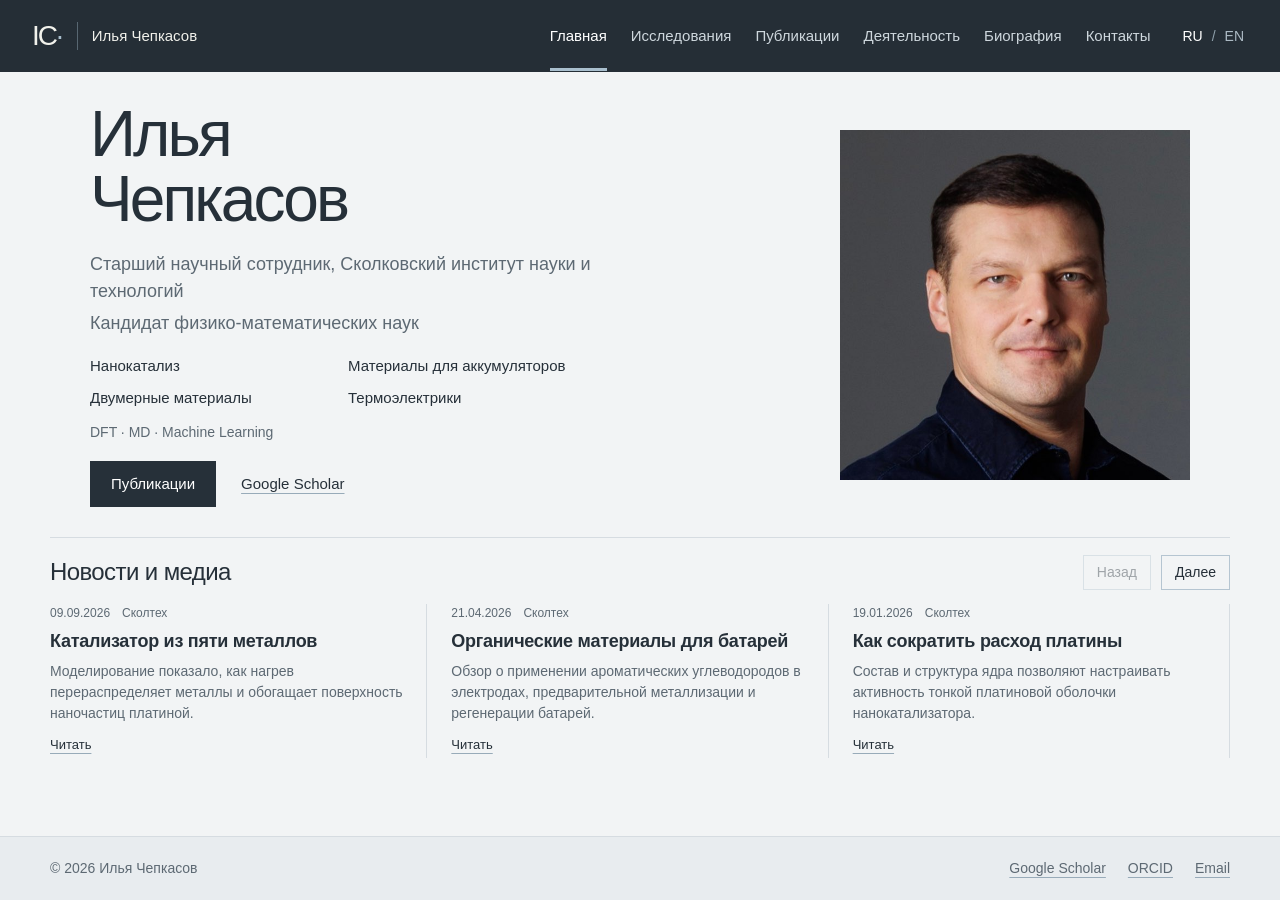
==== index.html @ 13752179 "Refine cool palette and homepage, add sourced news digests" ====
<!doctype html><html lang="ru"><head><meta charset="utf-8"><meta name="viewport" content="width=device-width, initial-scale=1"><meta name="robots" content="noindex,nofollow"><meta name="description" content="Илья Чепкасов — старший научный сотрудник Сколтеха. Вычислительное материаловедение, нанокатализ и материалы для энергетики."><title>Главная — Илья Чепкасов</title><link rel="icon" href="assets/images/mark.svg" type="image/svg+xml"><link rel="stylesheet" href="assets/css/styles.css"><script src="assets/js/publications-data.js" defer></script><script src="assets/js/main.js" defer></script></head><body data-title-ru="Главная — Илья Чепкасов" data-title-en="Home — Ilya Chepkasov" class="home"><a class="skip" href="#main"><span class="" data-ru="К содержанию" data-en="Skip to content">К содержанию</span></a><header class="site-header"><div class="header-inner"><a class="brand" href="index.html"><span class="brand-mark" aria-hidden="true">IC<span>·</span></span><span class="brand-name"><span class="" data-ru="Илья Чепкасов" data-en="Ilya Chepkasov">Илья Чепкасов</span></span></a><button id="menu-toggle" class="menu-toggle" aria-controls="nav" aria-expanded="false"><span class="" data-ru="Меню" data-en="Menu">Меню</span></button><nav id="nav" aria-label="Навигация" data-aria-ru="Навигация" data-aria-en="Main navigation"><a href="index.html" aria-current="page"><span class="" data-ru="Главная" data-en="Home">Главная</span></a><a href="research.html"><span class="" data-ru="Исследования" data-en="Research">Исследования</span></a><a href="publications.html"><span class="" data-ru="Публикации" data-en="Publications">Публикации</span></a><a href="activities.html"><span class="" data-ru="Деятельность" data-en="Activities">Деятельность</span></a><a href="cv.html"><span class="" data-ru="Биография" data-en="Biography">Биография</span></a><a href="contact.html"><span class="" data-ru="Контакты" data-en="Contact">Контакты</span></a></nav><div class="language" role="group" aria-label="Язык / Language"><button data-lang="ru" aria-pressed="true">RU</button><span>/</span><button data-lang="en" aria-pressed="false">EN</button></div></div></header><main id="main"><section class="hero container"><div class="hero-copy"><h1><span class="" data-ru="Илья" data-en="Ilya">Илья</span><br><span class="" data-ru="Чепкасов" data-en="Chepkasov">Чепкасов</span></h1><div class="hero-role"><p class="" data-ru="Старший научный сотрудник, Сколковский институт науки и технологий" data-en="Senior Research Scientist, Skolkovo Institute of Science and Technology">Старший научный сотрудник, Сколковский институт науки и технологий</p><p class="" data-ru="Кандидат физико-математических наук" data-en="PhD in condensed matter physics">Кандидат физико-математических наук</p></div><div class="research-chips"><a href="research.html?area=catalysis"><span class="" data-ru="Нанокатализ" data-en="Nanocatalysis">Нанокатализ</span></a><a href="research.html?area=batteries"><span class="" data-ru="Материалы для аккумуляторов" data-en="Battery materials">Материалы для аккумуляторов</span></a><a href="research.html?area=2d"><span class="" data-ru="Двумерные материалы" data-en="Two-dimensional materials">Двумерные материалы</span></a><a href="research.html?area=thermoelectrics"><span class="" data-ru="Термоэлектрики" data-en="Thermoelectrics">Термоэлектрики</span></a></div><p class="hero-methods">DFT · MD · Machine Learning</p><div class="hero-actions"><a class="button" href="publications.html"><span class="" data-ru="Публикации" data-en="Publications">Публикации</span> </a><a class="text-link" href="https://scholar.google.com/citations?user=uld736gAAAAJ" target="_blank" rel="noopener noreferrer"><span class="" data-ru="Google Scholar" data-en="Google Scholar">Google Scholar</span> </a></div></div><figure class="portrait"><img src="assets/images/portrait.jpg" alt="Илья Чепкасов" data-alt-ru="Илья Чепкасов" data-alt-en="Ilya Chepkasov" width="640" height="640" fetchpriority="high"></figure></section><section class="home-news container" aria-labelledby="news-heading"><div class="news-heading"><h2 id="news-heading"><span class="" data-ru="Новости и медиа" data-en="News &amp; media">Новости и медиа</span></h2><div class="news-controls"><button id="news-prev" type="button" aria-controls="news-list"><span class="" data-ru="Назад" data-en="Previous">Назад</span></button><button id="news-next" type="button" aria-controls="news-list"><span class="" data-ru="Далее" data-en="Next">Далее</span></button></div></div><div id="news-list" class="news-list" tabindex="0" aria-label="Новости и медиа" data-aria-ru="Новости и медиа" data-aria-en="News and media"><article class="news-card"><div class="news-meta"><time datetime="2026-09-09">09.09.2026</time><span class="" data-ru="Сколтех" data-en="Skoltech">Сколтех</span></div><h3><a href="https://www.skoltech.ru/news/splav-pyati-metallov-rossijskie-uchenye-sozdali-sverhstabilnyj-katalizator-dlya-toplivnyh-elementov" target="_blank" rel="noopener noreferrer"><span class="" data-ru="Катализатор из пяти металлов" data-en="A five-metal catalyst">Катализатор из пяти металлов</span></a></h3><p class="" data-ru="Моделирование показало, как нагрев перераспределяет металлы и обогащает поверхность наночастиц платиной." data-en="Simulations revealed how heating redistributes metals and enriches nanoparticle surfaces with platinum.">Моделирование показало, как нагрев перераспределяет металлы и обогащает поверхность наночастиц платиной.</p><a class="text-link" href="https://www.skoltech.ru/news/splav-pyati-metallov-rossijskie-uchenye-sozdali-sverhstabilnyj-katalizator-dlya-toplivnyh-elementov" target="_blank" rel="noopener noreferrer"><span class="" data-ru="Читать" data-en="Read">Читать</span> </a></article><article class="news-card"><div class="news-meta"><time datetime="2026-04-21">21.04.2026</time><span class="" data-ru="Сколтех" data-en="Skoltech">Сколтех</span></div><h3><a href="https://www.skoltech.ru/news/batteries-naphthalene-and-anthracene-hydrocarbons-will-change-future-energy-storage" target="_blank" rel="noopener noreferrer"><span class="" data-ru="Органические материалы для батарей" data-en="Organic battery materials">Органические материалы для батарей</span></a></h3><p class="" data-ru="Обзор о применении ароматических углеводородов в электродах, предварительной металлизации и регенерации батарей." data-en="A review of aromatic hydrocarbons for electrodes, premetallation and battery regeneration.">Обзор о применении ароматических углеводородов в электродах, предварительной металлизации и регенерации батарей.</p><a class="text-link" href="https://www.skoltech.ru/news/batteries-naphthalene-and-anthracene-hydrocarbons-will-change-future-energy-storage" target="_blank" rel="noopener noreferrer"><span class="" data-ru="Читать" data-en="Read">Читать</span> </a></article><article class="news-card"><div class="news-meta"><time datetime="2026-01-19">19.01.2026</time><span class="" data-ru="Сколтех" data-en="Skoltech">Сколтех</span></div><h3><a href="https://www.skoltech.ru/news/skoltech-researchers-find-way-reduce-platinum-catalysts" target="_blank" rel="noopener noreferrer"><span class="" data-ru="Как сократить расход платины" data-en="Using platinum more efficiently">Как сократить расход платины</span></a></h3><p class="" data-ru="Состав и структура ядра позволяют настраивать активность тонкой платиновой оболочки нанокатализатора." data-en="The core composition and structure control the activity of a thin platinum shell in nanocatalysts.">Состав и структура ядра позволяют настраивать активность тонкой платиновой оболочки нанокатализатора.</p><a class="text-link" href="https://www.skoltech.ru/news/skoltech-researchers-find-way-reduce-platinum-catalysts" target="_blank" rel="noopener noreferrer"><span class="" data-ru="Читать" data-en="Read">Читать</span> </a></article><article class="news-card"><div class="news-meta"><time datetime="2025-12-10">10.12.2025</time><span class="" data-ru="Сколтех" data-en="Skoltech">Сколтех</span></div><h3><a href="https://www.skoltech.ru/news/safe-and-affordable-fast-charging-batteries-multilayered-alkali-metal-structures-open-door-energy-future" target="_blank" rel="noopener noreferrer"><span class="" data-ru="Многослойные аноды" data-en="Multilayer anodes">Многослойные аноды</span></a></h3><p class="" data-ru="В обзоре собраны результаты о слоях лития, натрия и калия в углеродных анодах и перспективах быстрой зарядки." data-en="A review brings together evidence on lithium, sodium and potassium layers in carbon anodes and prospects for fast charging.">В обзоре собраны результаты о слоях лития, натрия и калия в углеродных анодах и перспективах быстрой зарядки.</p><a class="text-link" href="https://www.skoltech.ru/news/safe-and-affordable-fast-charging-batteries-multilayered-alkali-metal-structures-open-door-energy-future" target="_blank" rel="noopener noreferrer"><span class="" data-ru="Читать" data-en="Read">Читать</span> </a></article><article class="news-card"><div class="news-meta"><time datetime="2025-11-26">26.11.2025</time><span class="" data-ru="Сколтех" data-en="Skoltech">Сколтех</span></div><h3><a href="https://www.skoltech.ru/news/rossijskie-uchyonye-ustanovili-prichinu-vysokoj-effektivnosti-elektrokatalizatorov-dlya-himicheskih-istochnikov-toka" target="_blank" rel="noopener noreferrer"><span class="" data-ru="Азотированный носитель Pt/C" data-en="Nitrogen-doped Pt/C support">Азотированный носитель Pt/C</span></a></h3><p class="" data-ru="Расчёты помогли объяснить, почему добавление азота в углеродный носитель улучшает работу платинового катализатора." data-en="Calculations helped explain why adding nitrogen to a carbon support improves platinum catalyst performance.">Расчёты помогли объяснить, почему добавление азота в углеродный носитель улучшает работу платинового катализатора.</p><a class="text-link" href="https://www.skoltech.ru/news/rossijskie-uchyonye-ustanovili-prichinu-vysokoj-effektivnosti-elektrokatalizatorov-dlya-himicheskih-istochnikov-toka" target="_blank" rel="noopener noreferrer"><span class="" data-ru="Читать" data-en="Read">Читать</span> </a></article><article class="news-card"><div class="news-meta"><time datetime="2025-10-08">08.10.2025</time><span class="" data-ru="Коммерсантъ · СМИ" data-en="Kommersant · Media">Коммерсантъ · СМИ</span></div><h3><a href="https://www.kommersant.ru/doc/8097907" target="_blank" rel="noopener noreferrer"><span class="" data-ru="Наночастицы будущего" data-en="Nanoparticles of the future">Наночастицы будущего</span></a></h3><p class="" data-ru="Илья Чепкасов и Александр Квашнин — о многокомпонентных нанокатализаторах и задачах их исследования." data-en="Ilya Chepkasov and Alexander Kvashnin discuss multicomponent nanocatalysts and the challenges of studying them.">Илья Чепкасов и Александр Квашнин — о многокомпонентных нанокатализаторах и задачах их исследования.</p><a class="text-link" href="https://www.kommersant.ru/doc/8097907" target="_blank" rel="noopener noreferrer"><span class="" data-ru="Читать" data-en="Read">Читать</span> </a></article><article class="news-card"><div class="news-meta"><time datetime="2025-08-26">26.08.2025</time><span class="" data-ru="Сколтех" data-en="Skoltech">Сколтех</span></div><h3><a href="https://www.skoltech.ru/news/method-found-improve-reliability-thermoelectrics-high-performance-generators" target="_blank" rel="noopener noreferrer"><span class="" data-ru="Механические свойства PbTe" data-en="Mechanical properties of PbTe">Механические свойства PbTe</span></a></h3><p class="" data-ru="Исследование показало, как дефекты и легирование меняют прочность и пластичность теллурида свинца." data-en="The study examined how defects and doping change the strength and ductility of lead telluride.">Исследование показало, как дефекты и легирование меняют прочность и пластичность теллурида свинца.</p><a class="text-link" href="https://www.skoltech.ru/news/method-found-improve-reliability-thermoelectrics-high-performance-generators" target="_blank" rel="noopener noreferrer"><span class="" data-ru="Читать" data-en="Read">Читать</span> </a></article><article class="news-card"><div class="news-meta"><time datetime="2025-04-09">09.04.2025</time><span class="" data-ru="Сколтех" data-en="Skoltech">Сколтех</span></div><h3><a href="https://www.skoltech.ru/news/amorphization-alters-nanocatalyst-properties-skoltech-research-shows-impact-structural-disorder" target="_blank" rel="noopener noreferrer"><span class="" data-ru="Неупорядоченные нанокатализаторы" data-en="Disordered nanocatalysts">Неупорядоченные нанокатализаторы</span></a></h3><p class="" data-ru="Изучено, как аморфизация и строение наночастиц иридия и палладия влияют на их каталитические свойства." data-en="A study of how amorphization and iridium–palladium nanoparticle structure affect catalytic properties.">Изучено, как аморфизация и строение наночастиц иридия и палладия влияют на их каталитические свойства.</p><a class="text-link" href="https://www.skoltech.ru/news/amorphization-alters-nanocatalyst-properties-skoltech-research-shows-impact-structural-disorder" target="_blank" rel="noopener noreferrer"><span class="" data-ru="Читать" data-en="Read">Читать</span> </a></article></div></section></main><footer><div class="container footer-inner"><span>© 2026 <span class="" data-ru="Илья Чепкасов" data-en="Ilya Chepkasov">Илья Чепкасов</span></span><div class="footer-links"><a class="text-link" href="https://scholar.google.com/citations?user=uld736gAAAAJ" target="_blank" rel="noopener noreferrer"><span class="" data-ru="Google Scholar" data-en="Google Scholar">Google Scholar</span> </a><a class="text-link" href="https://orcid.org/0000-0001-8376-2999" target="_blank" rel="noopener noreferrer"><span class="" data-ru="ORCID" data-en="ORCID">ORCID</span> </a><a href="mailto:I.Chepkasov@skoltech.ru">Email</a></div></div></footer></body></html>
---- assets/css/styles.css ----
@charset "UTF-8";
:root{--paper:#f2f4f5;--ink:#263039;--muted:#5d6973;--line:#d6dce1;--accent:#526b7e;--dark:#252e36;--font:"Segoe UI",Arial,sans-serif}
*{box-sizing:border-box}body{margin:0;background:var(--paper);color:var(--ink);font-family:var(--font);line-height:1.5;min-height:100svh;display:flex;flex-direction:column}main{flex:1}a{color:inherit;text-decoration:none}button,input,select{font:inherit}button,a,input,select{touch-action:manipulation}button{cursor:pointer}img{max-width:100%;display:block}figure{margin:0}h1,h2,h3,p{margin-top:0}h1,h2,h3{font-weight:500;line-height:1.2}h1{letter-spacing:-.035em}h2{font-size:21px;letter-spacing:-.015em}p{color:var(--muted)}[hidden]{display:none!important}:focus-visible{outline:3px solid #7d99ad;outline-offset:4px}.container{width:min(1180px,calc(100% - 72px));margin:auto}.skip{position:fixed;top:-100px;left:20px;z-index:99;padding:12px;background:var(--paper)}.skip:focus{top:12px}
.site-header{background:var(--dark);color:#f1f1eb}.header-inner{width:min(1320px,calc(100% - 64px));margin:auto;min-height:72px;display:flex;align-items:center;gap:28px}.brand{display:flex;align-items:center;gap:14px;flex-shrink:0}.brand-mark{font-size:28px;font-weight:500;line-height:1;border-right:1px solid #586772;padding-right:15px;letter-spacing:-2px}.brand-mark>span{color:#a9bfce}.brand-name{font-size:15px}.site-header nav{display:flex;gap:24px;margin-left:auto;align-items:center}.site-header nav a{font-size:15px;padding:24px 0 21px;color:#ced7dd;border-bottom:3px solid transparent}.site-header nav a:hover,.site-header nav a[aria-current]{color:#fff;border-color:#a9bfce}.language{display:flex;align-items:center;gap:5px;font-size:14px;flex-shrink:0}.language>span{color:#8fa0ab}.language button{background:none;border:0;color:#acbac4;padding:8px 4px}.language button[aria-pressed=true]{color:#fff}.menu-toggle{display:none}
.hero{display:grid;grid-template-columns:1.35fr 1fr;gap:70px;align-items:center;padding:52px 0}.eyebrow{font-size:15px;margin:0 0 21px;color:var(--accent)}.hero h1{font-size:clamp(54px,5.7vw,78px);line-height:1.06;margin:0 0 24px;font-weight:500}.hero-role p{font-size:18px;margin:5px 0}.research-chips{display:flex;flex-wrap:wrap;gap:8px;max-width:520px;margin:25px 0 17px}.research-chips a{font-size:14px;border:1px solid #c4ced6;padding:6px 10px}.research-chips a:hover{border-color:var(--accent);color:var(--accent)}.hero-methods{font-size:14px;color:var(--muted);margin:0}.hero-actions{display:flex;align-items:center;gap:25px;margin:25px 0 0}.button{display:inline-flex;justify-content:center;align-items:center;gap:20px;background:var(--ink);color:#fff;padding:11px 20px;font-size:15px;border:1px solid var(--ink)}.button:hover{background:var(--accent);border-color:var(--accent)}.text-link{display:inline-flex;gap:12px;align-items:center;font-size:15px;padding:3px 0}.text-link:hover{color:var(--accent)}.portrait{width:100%;max-width:410px;justify-self:end}.portrait img{width:100%;aspect-ratio:1;object-fit:cover}
footer{border-top:1px solid var(--line);padding:18px 0;background:#e8ecef}.footer-inner{display:flex;align-items:center;justify-content:space-between;gap:25px;font-size:14px;color:var(--muted)}.footer-links{display:flex;gap:22px;align-items:center}.footer-links a{font-size:14px}.page-head{display:flex;align-items:center;justify-content:space-between;gap:25px;padding:31px 0 24px;border-bottom:1px solid var(--line)}.page-head h1{font-size:42px;margin:0}.page-head .text-link{flex-shrink:0}
.research-layout{display:grid;grid-template-columns:1.8fr 1fr;gap:50px;padding:12px 0 32px}.field{border-bottom:1px solid var(--line);padding:16px 0;display:flex;gap:18px;justify-content:space-between;align-items:center}.field h2{font-size:20px;margin:0 0 5px}.field p{font-size:15px;line-height:1.5;margin:0;max-width:590px}.field .text-link{font-size:13px;flex-shrink:0}
.publications-content{padding:17px 0 20px}.publication-tools{display:grid;grid-template-columns:1fr 145px 185px;gap:16px}.publication-tools label{display:flex;flex-direction:column;gap:5px;font-size:13px;color:var(--muted)}input,select{border:1px solid #c4ced6;border-radius:0;background:transparent;color:var(--ink);padding:8px 12px;min-width:0;width:100%;font-size:15px;height:39px}input::placeholder{color:#7d8e9b}.publication-bar{display:flex;align-items:center;gap:18px;margin:15px 0 0;border-bottom:2px solid var(--ink);padding-bottom:13px}.type-tabs{display:flex;gap:6px;flex-wrap:wrap}.type-tabs button{background:transparent;border:1px solid var(--line);padding:6px 13px;color:var(--muted);font-size:13px}.type-tabs button[aria-pressed=true]{background:var(--ink);border-color:var(--ink);color:#fff}.type-tabs button:hover{border-color:var(--ink)}#result-count{margin-left:auto;white-space:nowrap;font-size:13px;color:var(--muted)}.reset{border:0;background:none;padding:0;color:var(--accent);font-size:13px}.publication{display:grid;grid-template-columns:48px 1fr 92px;gap:18px;padding:13px 0;border-bottom:1px solid var(--line)}.publication-year{font-size:19px;font-weight:500;line-height:1.3}.publication h2{font-size:18px;letter-spacing:-.01em;line-height:1.35;margin:0 0 5px}.publication h2 a:hover{color:var(--accent)}.pub-meta{font-size:13px;color:var(--muted);margin-bottom:4px}.type-label{font-size:12px;color:var(--accent);display:inline}.type-label:after{content:" · ";color:var(--muted)}.publication details{font-size:13px;color:var(--muted)}.publication summary{cursor:pointer;width:fit-content}.publication details p{font-size:14px;margin:8px 0 0}.pub-actions{display:flex;flex-direction:column;align-items:end;gap:7px;font-size:13px}.pub-actions .text-link{font-size:14px}.copy-doi{border:0;background:none;color:var(--muted);padding:0;font-size:12px;text-align:right;overflow-wrap:anywhere}.copy-doi:hover{color:var(--accent)}.empty{padding:32px 20px;text-align:center;border-bottom:1px solid var(--line);color:var(--muted)}.catalog-note{font-size:12px;line-height:1.5;color:var(--muted);margin:8px 0 0}
.biography{padding:10px 0 30px}.timeline-row{display:grid;grid-template-columns:170px 1fr;gap:28px;padding:15px 0;border-bottom:1px solid var(--line)}.timeline-date{font-size:15px;color:var(--accent);padding-top:2px}.timeline-row h2{font-size:19px;margin-bottom:5px}.timeline-row p{font-size:15px;margin-bottom:0}.activity-grid{display:grid;grid-template-columns:1fr 1fr;gap:0 50px;padding:12px 0 30px}.activity-block{padding:20px 0;border-bottom:1px solid var(--line)}.activity-block h2{font-size:20px;margin-bottom:8px}.activity-block p{font-size:15px;line-height:1.6;margin:0}.contact-grid{display:grid;grid-template-columns:1.6fr 1fr;gap:80px;padding:42px 0}.email{font-size:clamp(22px,2.4vw,32px);font-weight:500;letter-spacing:-.025em;display:block;margin-bottom:29px;overflow-wrap:anywhere}.email:hover{color:var(--accent)}.contact-main h2{font-size:21px;max-width:440px;margin-bottom:10px}.contact-main p{font-size:15px}.contact-profiles{border-left:1px solid var(--line);padding-left:40px}.contact-profiles .text-link{display:flex;justify-content:space-between;font-size:17px;padding:10px 0}
@media(max-width:1100px){.header-inner{width:calc(100% - 40px);gap:20px}.brand-name{display:none}.site-header nav{gap:20px}.container{width:calc(100% - 56px)}.hero{gap:35px}.research-layout{gap:30px}.contact-grid{gap:40px}}
@media(max-width:780px){.container{width:calc(100% - 40px)}.header-inner{min-height:64px;width:calc(100% - 40px);flex-wrap:wrap;gap:14px}.brand-mark{font-size:26px}.brand-name{display:block;font-size:14px}.menu-toggle{display:block;margin-left:auto;color:#e4ebf0;background:none;border:1px solid #6d808e;padding:6px 9px;font-size:13px}.language{font-size:13px}.site-header nav{display:none;order:5;flex-basis:100%;margin:0;gap:0;grid-template-columns:1fr 1fr;padding-bottom:10px}.site-header nav.open{display:grid}.site-header nav a{padding:9px 0;border:0;font-size:15px}.site-header nav a[aria-current]{color:#a9bfce}.hero{grid-template-columns:1fr;padding:26px 0 30px;gap:23px}.hero h1{font-size:51px;margin-bottom:17px}.eyebrow{font-size:13px;margin-bottom:13px}.hero-role p{font-size:15px;margin:4px 0}.research-chips{margin:18px 0 12px;gap:6px}.research-chips a{font-size:13px;padding:5px 8px}.hero-methods{font-size:13px}.hero-actions{margin-top:18px;gap:20px}.portrait{max-width:240px;justify-self:start}.footer-inner{flex-wrap:wrap;gap:10px}.footer-links{gap:18px}.page-head{padding:24px 0 18px;gap:15px}.page-head h1{font-size:34px}.page-head .text-link{font-size:13px}.research-layout{grid-template-columns:1fr;gap:20px;padding-bottom:28px}.field{padding:12px 0;gap:10px}.field h2{font-size:19px}.field p{font-size:14px}.publication-tools{grid-template-columns:1fr 1fr;gap:10px}.search-label{grid-column:1/-1}.publication-bar{flex-wrap:wrap;gap:10px;margin-top:12px}.type-tabs{width:100%;gap:5px}.type-tabs button{font-size:12px;padding:5px 10px}#result-count{margin-left:0;margin-right:auto}.publication{grid-template-columns:38px 1fr;gap:10px;padding:12px 0}.publication-year{font-size:17px}.publication h2{font-size:16px}.pub-actions{grid-column:2;flex-direction:row;align-items:center;gap:20px}.pub-meta{font-size:12px}.catalog-note{font-size:11px}.timeline-row{grid-template-columns:100px 1fr;gap:14px;padding:13px 0}.timeline-row h2{font-size:17px}.timeline-row p{font-size:14px}.timeline-date{font-size:13px}.activity-grid{grid-template-columns:1fr;gap:0;padding-bottom:25px}.activity-block{padding:15px 0}.activity-block h2{font-size:19px;margin-bottom:5px}.activity-block p{font-size:14px}.contact-grid{grid-template-columns:1fr;gap:22px;padding:25px 0}.email{font-size:26px;margin-bottom:20px}.contact-profiles{border-left:0;border-top:1px solid var(--line);padding:16px 0 0}.contact-main h2{font-size:19px}.contact-profiles .text-link{font-size:16px;padding:8px 0}}
@media(max-width:430px){.brand-name{display:none}.page-head h1{font-size:31px}.contact-main .email{font-size:23px}.timeline-row{grid-template-columns:1fr;gap:5px}.hero h1{font-size:48px}}
@media(max-height:760px) and (min-width:781px){.hero{padding:28px 0}.portrait{max-width:350px}.hero h1{font-size:62px}.page-head{padding:21px 0 18px}.page-head h1{font-size:36px}.field{padding:13px 0}}
.portrait img{height:auto}
@media print{.site-header,.publication-tools,.publication-bar,.pub-actions,footer{display:none}.container{width:100%}body{background:white}.publication{break-inside:avoid}}

/* Compact editorial composition and publication-linked research panels. */
.hero{grid-template-columns:1.1fr 1fr;gap:38px;padding:46px 0 40px;max-width:1100px}
.hero h1{font-size:clamp(62px,6vw,84px);letter-spacing:-.045em;line-height:1.02;margin-bottom:25px}
.portrait{max-width:470px;align-self:center}.portrait img{height:auto;aspect-ratio:1;object-fit:cover}
.research-chips{display:grid;grid-template-columns:1fr 1fr;align-items:start;gap:10px 26px;margin:27px 0 18px;max-width:490px}
.research-chips a{display:flex;align-items:flex-start;gap:12px;font-size:15px;padding:0;border:0;width:fit-content}
.research-chips a>span[aria-hidden]{font-size:14px;color:var(--accent);transition:transform .18s ease}
.research-chips a:hover>span[aria-hidden]{transform:translate(2px,-2px)}
.research-layout{grid-template-columns:255px minmax(0,1fr);gap:45px;padding:28px 0 36px}
.research-navigation{display:flex;flex-direction:column;justify-content:space-between;gap:24px}
.research-tabs{display:flex;flex-direction:column}
.research-tabs button{display:flex;align-items:center;justify-content:space-between;gap:14px;text-align:left;border:0;border-bottom:1px solid var(--line);background:none;color:var(--muted);padding:18px 0;font-size:17px;line-height:1.35}
.research-tabs button:first-child{border-top:1px solid var(--line)}
.tab-arrow{opacity:0;color:var(--accent);font-size:20px;transition:opacity .15s}
.research-tabs button[aria-selected=true]{color:var(--ink);font-weight:600}.research-tabs button[aria-selected=true] .tab-arrow,.research-tabs button:hover .tab-arrow{opacity:1}
.research-tabs button:hover{color:var(--accent)}
.research-tools{padding:22px 0 0}.research-tools h2{font-size:14px;color:var(--accent);margin:0 0 8px}.research-tools p{font-size:13px;line-height:1.8;margin:0}
.research-panel{position:relative;isolation:isolate;min-height:440px;display:grid;grid-template-columns:minmax(0,1fr) minmax(0,1.2fr);grid-template-rows:1fr auto;gap:16px 20px;overflow:hidden;padding:26px 0 10px}
.study-copy{position:relative;z-index:1;display:flex;flex-direction:column;align-items:flex-start;padding:4px 0 22px;max-width:290px}
.study-area{font-size:13px;color:var(--accent);margin-bottom:25px}
.study-copy h2{font-size:40px;line-height:1.12;letter-spacing:-.04em;margin-bottom:18px;font-weight:500}
.study-description{font-size:16px;line-height:1.65;margin:0 0 30px;max-width:260px}
.study-reference{margin-top:auto;display:flex;flex-direction:column;gap:9px;align-items:flex-start}
.visual-journal{font-size:13px;color:var(--muted);line-height:1.5;max-width:240px}
.study-reference .text-link{font-size:14px;color:var(--accent)}
.study-visual{position:relative;display:flex;align-items:center;justify-content:center;min-width:0;min-height:300px}
.study-image{width:100%;max-height:345px;height:auto;object-fit:contain;mix-blend-mode:multiply}
.study-caption{grid-column:1/-1;display:flex;align-items:center;justify-content:space-between;gap:20px;font-size:12px;color:var(--muted);border-top:1px solid var(--line);padding-top:12px}
.study-caption .text-link{font-size:12px;flex-shrink:0}
.catalysis-panel .study-copy h2{font-size:88px;margin-top:14px;margin-bottom:22px}
.catalysis-panel .study-visual{position:static}
.research-art{position:absolute;z-index:-1;top:-12px;bottom:25px;right:-16px;width:330px;background:url('../images/pt-carbon.jpg') no-repeat left center;background-size:auto 110%;opacity:.63;mix-blend-mode:multiply;mask-image:linear-gradient(90deg,transparent,#000 14%,#000 74%,transparent),linear-gradient(180deg,transparent,#000 10%,#000 83%,transparent);mask-composite:intersect}
@media(min-width:781px) and (max-width:1100px){.hero{gap:35px}.hero h1{font-size:67px}.research-layout{grid-template-columns:210px minmax(0,1fr);gap:26px}.research-tabs button{font-size:15px}.study-copy h2{font-size:34px}.study-description{font-size:15px}.research-art{width:230px}}
@media(min-width:781px) and (max-height:800px){.hero{padding:32px 0}.hero h1{font-size:74px}.portrait{max-width:440px}.research-panel{min-height:400px;padding-top:18px}.study-image{max-height:310px}.research-layout{padding-top:22px;padding-bottom:28px}.research-tabs button{padding:16px 0}}
@media(max-width:780px){.hero{grid-template-columns:1fr 1fr;gap:24px;padding:32px 0}.hero h1{font-size:54px}.portrait{max-width:330px}.hero-role p{font-size:14px}.research-chips{grid-template-columns:1fr;gap:8px;margin:20px 0 15px}.research-chips a{font-size:14px}.hero-actions{flex-wrap:wrap;gap:14px}.research-layout{grid-template-columns:1fr;gap:12px;padding:18px 0 26px}.research-navigation{gap:0}.research-tabs{flex-direction:row;flex-wrap:wrap;gap:8px 20px}.research-tabs button{padding:8px 0;font-size:14px;border-bottom:1px solid transparent;justify-content:flex-start;gap:6px}.research-tabs button:first-child{border-top:0}.research-tabs button[aria-selected=true]{border-color:var(--accent)}.tab-arrow{font-size:14px}.research-tools{display:none}.research-panel{min-height:395px;gap:15px;grid-template-columns:minmax(0,1fr) minmax(0,1fr);padding:20px 0 8px}.study-copy{max-width:none;padding-bottom:5px}.study-area{font-size:12px;margin-bottom:18px}.study-copy h2{font-size:32px}.study-description{font-size:14px;line-height:1.6;margin-bottom:20px}.study-visual{min-height:220px}.study-image{max-height:290px}.visual-journal{font-size:12px}.study-reference{gap:6px}.study-reference .text-link{font-size:13px}.study-caption{font-size:11px;gap:12px;align-items:flex-start}.study-caption .text-link{font-size:11px}.catalysis-panel .study-copy h2{font-size:68px}.research-art{width:205px;top:5px;bottom:35px;right:-25px;background-size:auto 110%}}
@media(max-width:540px){.hero{grid-template-columns:1fr;padding-top:27px;gap:27px}.hero h1{font-size:60px;margin-bottom:19px}.hero-role p{font-size:15px}.research-chips{grid-template-columns:1fr 1fr;gap:10px 16px;max-width:350px;margin-top:22px}.research-chips a{font-size:13px;gap:7px}.hero-actions{margin-top:20px}.portrait{width:100%;max-width:350px;justify-self:start}.research-panel{grid-template-columns:1fr;min-height:0}.study-copy{max-width:100%;padding-bottom:0}.study-area{display:none}.study-copy h2{font-size:34px;margin-bottom:10px}.study-description{max-width:100%;margin-bottom:14px}.study-reference{flex-direction:row;justify-content:space-between;align-items:center;width:100%;gap:20px}.visual-journal{max-width:210px}.study-visual{min-height:0;height:215px;margin:8px 0}.study-image{height:100%;max-height:215px;width:100%;max-width:330px}.catalysis-panel{grid-template-columns:1fr 1fr;min-height:300px;padding-top:27px}.catalysis-panel .study-area{display:block}.catalysis-panel .study-copy{grid-column:1}.catalysis-panel .study-reference{flex-direction:column;align-items:flex-start;gap:8px;margin-top:12px}.catalysis-panel .study-copy h2{font-size:64px;margin-top:0}.catalysis-panel .study-visual{height:auto;margin:0}.catalysis-panel .study-description{max-width:180px}.research-art{width:185px;right:-22px;top:0;bottom:42px;background-size:auto 115%}.study-caption{grid-column:1/-1}.research-tools{display:block;padding-top:16px}.research-tools h2{display:none}.research-tools p{display:inline;font-size:12px}.research-tools p+p{display:none}}
@media(prefers-reduced-motion:reduce){.research-chips a>span[aria-hidden],.tab-arrow{transition:none}}
.home main{display:flex;align-items:center}.home .hero{margin:auto}
.research-panel{background:var(--paper)}
.research-art{width:300px;background-size:auto 175%}
#figure-viewer{width:fit-content;max-width:94vw;max-height:92svh;background:var(--paper);color:var(--ink);border:1px solid var(--line);padding:20px 24px;box-shadow:0 24px 80px #0003}
#figure-viewer::backdrop{background:#202a33d9;backdrop-filter:blur(5px)}
.viewer-header{display:flex;justify-content:space-between;align-items:center;gap:28px;margin-bottom:16px;max-width:1100px}
.viewer-header p{font-size:14px;line-height:1.5;margin:0}.viewer-header button{display:flex;align-items:center;gap:12px;border:0;background:none;color:var(--ink);padding:6px 0;font-size:14px;flex-shrink:0}.viewer-header button>span[aria-hidden]{font-size:27px;line-height:1}
#figure-original{width:auto;height:auto;max-width:min(1100px,86vw);max-height:74svh;object-fit:contain;margin:auto}
body:has(#figure-viewer[open]){overflow:hidden}
@media(max-width:780px){.home main{display:block}.research-art{width:205px;background-size:auto 170%}}
@media(max-width:540px){.portrait{max-width:290px}.research-art{width:185px;background-size:auto 170%}#figure-viewer{padding:14px;max-width:96vw}.viewer-header{gap:14px}.viewer-header p{font-size:12px}.viewer-header button{font-size:13px}#figure-original{max-width:86vw;max-height:70svh}}
.research-panel.catalysis-panel{display:flex;align-items:center;justify-content:center;min-height:440px;padding:0;overflow:visible}
.catalysis-image{display:block;width:min(100%,640px);cursor:zoom-in}
.catalysis-image img{width:100%;height:auto;object-fit:contain}
@media(min-width:781px) and (max-height:800px){.research-panel.catalysis-panel{min-height:400px}}
@media(max-width:780px){.research-panel.catalysis-panel{min-height:285px}}
@media(max-width:540px){.research-panel.catalysis-panel{min-height:215px}}

/* Large topic panels and readable research content. */
body{font-size:18px}
.research-layout{grid-template-columns:330px minmax(0,1fr);gap:40px;padding:24px 0 28px}
.research-navigation{display:block}.research-tabs{display:grid;grid-template-columns:1fr;gap:10px}
.research-tabs button,.research-tabs button:first-child{min-height:80px;width:100%;padding:18px 20px;text-align:left;border:1px solid var(--line);border-left:3px solid transparent;background:#e7edf1;color:var(--ink);font-size:21px;font-weight:700;line-height:1.3;gap:18px}
.research-tabs button:hover{background:#dde6ec;border-color:#b5c5d1}
.research-tabs button[aria-selected=true]{background:var(--dark);border-color:var(--dark);border-left-color:#a9bfce;color:#fff;font-weight:700}
.tab-arrow{opacity:1;color:var(--accent);font-size:21px}.research-tabs button[aria-selected=true] .tab-arrow{color:#a9bfce}
.research-panel{display:flex;flex-direction:column;min-height:440px;padding:0;gap:18px;overflow:visible}
.study-description{font-size:18px;line-height:1.55;max-width:none;margin:0;min-height:56px}
.study-visual{height:315px;min-height:0;flex:1;display:flex;align-items:center;justify-content:center}
.research-image-link{display:flex;align-items:center;justify-content:center;max-width:640px;width:100%;height:100%;cursor:zoom-in}
.study-image{width:100%;height:100%;max-width:640px;max-height:315px;object-fit:contain;mix-blend-mode:normal}
.study-caption{display:flex;justify-content:flex-end;border:0;padding:0;margin:0;font-size:14px;min-height:25px}
.study-caption .text-link{font-size:14px;color:var(--muted)}
.research-chips a{font-size:15px}.hero-methods{font-size:14px}.eyebrow{font-size:15px}
@media(min-width:781px) and (max-height:800px){.research-layout{padding:20px 0 22px}.research-tabs button,.research-tabs button:first-child{min-height:76px;padding:16px 20px}.research-panel{min-height:420px}.study-visual{height:295px}.study-image{max-height:295px}}
@media(min-width:781px) and (max-width:1100px){.research-layout{grid-template-columns:290px minmax(0,1fr);gap:28px}.research-tabs button,.research-tabs button:first-child{font-size:19px;padding:16px}.study-description{font-size:17px}}
@media(max-width:780px){.research-layout{grid-template-columns:1fr;gap:24px;padding:22px 0 28px}.research-tabs{grid-template-columns:1fr 1fr;gap:10px}.research-tabs button,.research-tabs button:first-child{min-height:84px;padding:15px;font-size:18px;gap:12px}.research-tabs button:last-child{grid-column:1/-1}.research-panel{min-height:0;gap:18px}.study-description{font-size:17px;min-height:0}.study-visual{height:290px;flex:none;margin:0}.study-image{max-height:290px}.study-caption .text-link{font-size:13px}.research-chips{grid-template-columns:1fr}.research-chips a{font-size:14px}.hero-methods{font-size:13px}.eyebrow{font-size:13px}.viewer-header p{font-size:14px}.viewer-header button{font-size:14px}}
@media(max-width:540px){.research-tabs button,.research-tabs button:first-child{font-size:17px;min-height:90px;padding:14px 12px}.research-tabs button:last-child{min-height:72px}.study-description{font-size:16px}.study-visual{height:240px}.study-image{max-height:240px}.research-chips{grid-template-columns:1fr 1fr}.research-chips a{font-size:13px}.research-chips a>span:first-child{min-width:0}.hero-role p{font-size:15px}.hero h1{font-size:60px}.viewer-header p{font-size:12px}.viewer-header button{font-size:13px}}
.research-tabs button>span:first-child{min-width:0}.tab-arrow{flex-shrink:0}
@media(max-width:360px){.research-tabs{grid-template-columns:1fr}.research-tabs button,.research-tabs button:first-child,.research-tabs button:last-child{min-height:62px;padding:12px 16px}.research-chips{grid-template-columns:1fr}}
@media(min-width:781px) and (max-height:800px){.biography{padding-bottom:24px}}
@media(min-width:361px) and (max-width:780px){.research-tabs{grid-template-columns:repeat(2,minmax(0,1fr))}}

/* Plain links and a compact phone profile. */
.text-link{text-decoration:underline;text-underline-offset:4px;text-decoration-thickness:1px;text-decoration-color:#98abb9}
.footer-links a{text-decoration:underline;text-underline-offset:4px;text-decoration-thickness:1px;text-decoration-color:#98abb9}
@media(max-width:540px){
 .hero{grid-template-columns:minmax(0,1fr) 120px;gap:16px 20px;padding:26px 0 30px;align-items:start}
 .hero-copy{display:contents}
 .hero .eyebrow{grid-column:1/-1;margin:0;font-size:13px;line-height:1.5}
 .hero h1{grid-column:1;grid-row:1;align-self:center;font-size:clamp(30px,8.5vw,42px);line-height:1.12;letter-spacing:-.035em;margin:0}
 .hero .portrait{grid-column:2;grid-row:1;align-self:center;width:120px;max-width:none;justify-self:end}
 .hero-role{grid-column:1/-1;margin:0}.hero-role p{font-size:15px;line-height:1.55;margin:2px 0}
 .research-chips{grid-column:1/-1;display:flex;flex-direction:column;gap:0;max-width:none;margin:0}
 .research-chips a{display:block;width:100%;padding:7px 0;border:0;border-bottom:1px solid var(--line);font-size:15px;line-height:1.45}
 .research-chips a:first-child{border-top:1px solid var(--line)}
 .hero-methods{grid-column:1/-1;font-size:13px;margin:0}
 .hero-actions{grid-column:1/-1;display:grid;grid-template-columns:1fr 1fr;gap:14px;align-items:center;margin:0}
 .hero-actions .button{font-size:14px;padding:11px 12px}.hero-actions .text-link{justify-self:center;font-size:14px}
 .footer-inner{gap:9px}.footer-links{flex-wrap:wrap;gap:12px 20px}
}
@media(max-width:360px){.hero{grid-template-columns:minmax(0,1fr) 96px;column-gap:16px}.hero .portrait{width:96px}.hero h1{font-size:30px}.hero .eyebrow{font-size:12px}}

/* A horizontal view of the unmodified atomic-model panel; the full figure opens on click. */
.battery-model-detail{position:relative;display:block;overflow:hidden;width:min(100%,507px);aspect-ratio:1175/730;background:#fff}
.battery-model-detail .study-image{position:absolute;left:-20.426%;top:0;width:135.49%;height:auto;max-width:none;max-height:none;object-fit:initial}
@media(min-width:781px) and (max-height:800px){.battery-model-detail{max-width:474px}}
@media(max-width:780px){.battery-model-detail{max-width:466px}}
@media(max-width:540px){.battery-model-detail{max-width:386px}}
/* Short, horizontally browsable news digests keep the homepage compact. */
.home main{display:block}.home .hero{padding:30px 0;gap:60px}.home .hero h1{font-size:64px;margin-bottom:18px}.home .portrait{max-width:350px}
.home .research-chips{margin:18px 0 12px}.home .hero-actions{margin-top:18px}
.home-news{border-top:1px solid var(--line);padding:17px 0 22px}
.news-heading{display:flex;align-items:center;justify-content:space-between;gap:16px;margin-bottom:14px}.news-heading h2{font-size:24px;margin:0;letter-spacing:-.025em}
.news-controls{display:flex;gap:10px}.news-controls button{border:1px solid #b5c5d1;color:var(--ink);background:transparent;padding:6px 13px;font-size:14px}.news-controls button:hover:not(:disabled){background:#dde6ec}.news-controls button:disabled{opacity:.4;cursor:default}
.news-list{display:grid;grid-auto-flow:column;grid-auto-columns:calc((100% - 48px)/3);gap:24px;overflow-x:auto;scroll-snap-type:x mandatory;scrollbar-width:thin;scrollbar-color:#98abb9 transparent;padding:0 0 10px;overscroll-behavior-x:contain}
.news-card{min-width:0;display:flex;flex-direction:column;scroll-snap-align:start;padding-right:20px;border-right:1px solid var(--line)}.news-meta{display:flex;gap:12px;font-size:12px;color:var(--muted);margin-bottom:8px}.news-meta time{white-space:nowrap}.news-card h3{font-size:18px;font-weight:600;line-height:1.3;margin:0 0 8px;letter-spacing:-.015em}.news-card h3 a:hover{color:var(--accent)}.news-card p{font-size:14px;line-height:1.5;margin:0 0 8px}.news-card .text-link{font-size:13px;margin-top:auto;align-self:flex-start}
@media(min-width:781px) and (max-height:800px){.home .hero{padding:12px 0;gap:55px}.home .hero h1{font-size:58px;margin-bottom:10px}.home .portrait{max-width:320px}.home .hero-role p{font-size:17px}.home .research-chips{margin:10px 0 10px}.home .hero-actions{margin-top:10px}.home-news{padding:14px 0 17px}.news-heading{margin-bottom:12px}}
@media(max-width:780px){.home .hero{gap:24px;padding:26px 0}.home .hero h1{font-size:48px}.home .portrait{max-width:290px}.news-list{grid-auto-columns:calc((100% - 24px)/2)}.news-heading h2{font-size:22px}}
@media(max-width:540px){.home .hero{gap:16px 20px;padding:26px 0 24px}.home .hero h1{font-size:clamp(30px,8.5vw,42px);margin:0}.home .portrait{max-width:none}.home .research-chips,.home .hero-actions{margin:0}.news-list{grid-auto-columns:100%}.home-news{padding:18px 0}.news-heading h2{font-size:21px}.news-controls{gap:7px}.news-controls button{font-size:12px;padding:7px 9px}.news-card{padding-right:0;border-right:0}.news-card p{font-size:15px}}
@media(max-width:360px){.home .hero{column-gap:16px}.home .hero h1{font-size:30px}}
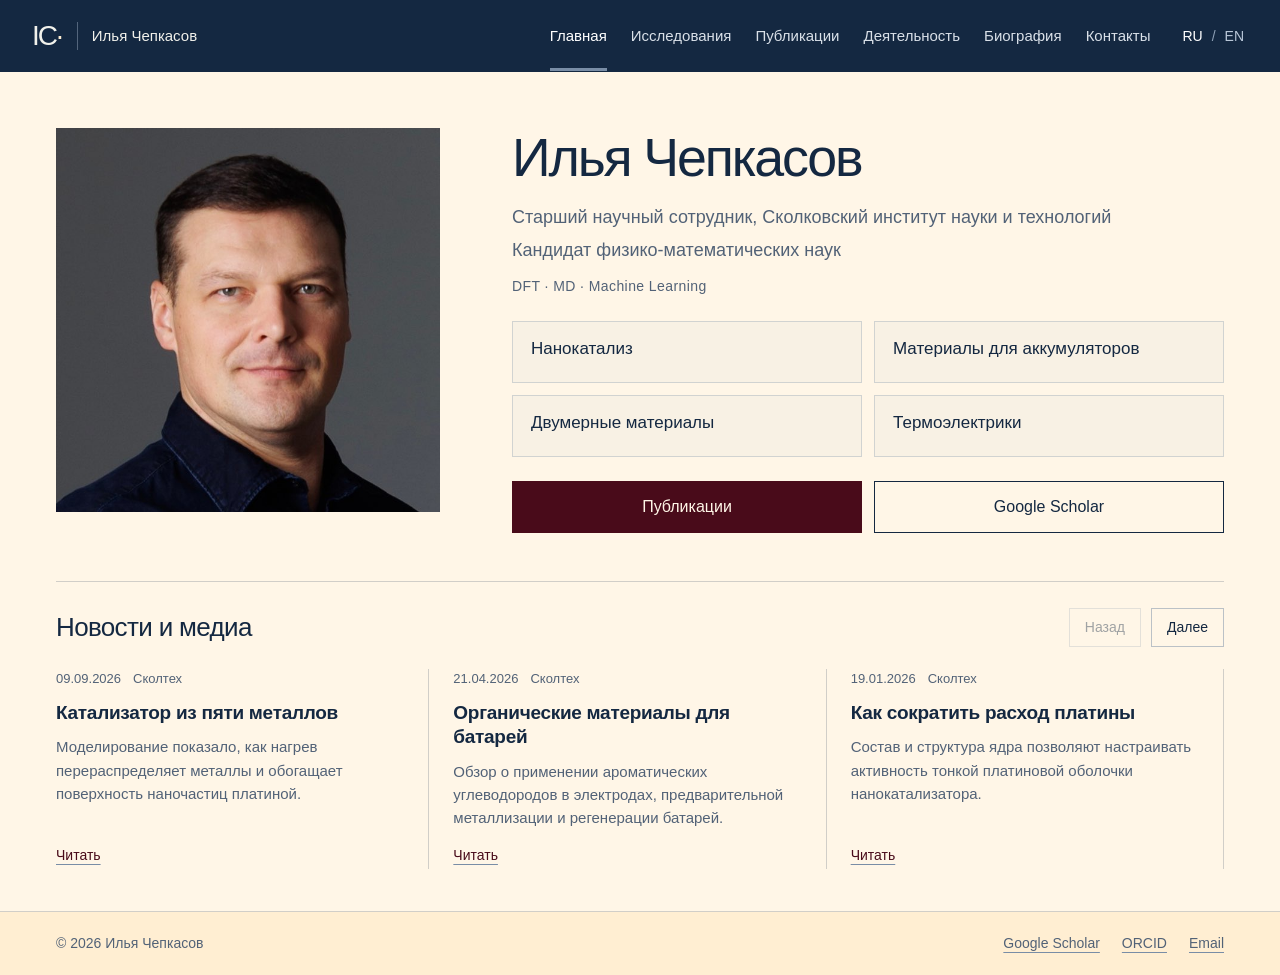
==== commit 563f46af: "Apply reference palette and balance spacious homepage grid" ====
--- a/index.html
+++ b/index.html
@@ -1 +1 @@
-<!doctype html><html lang="ru"><head><meta charset="utf-8"><meta name="viewport" content="width=device-width, initial-scale=1"><meta name="robots" content="noindex,nofollow"><meta name="description" content="Илья Чепкасов — старший научный сотрудник Сколтеха. Вычислительное материаловедение, нанокатализ и материалы для энергетики."><title>Главная — Илья Чепкасов</title><link rel="icon" href="assets/images/mark.svg" type="image/svg+xml"><link rel="stylesheet" href="assets/css/styles.css"><script src="assets/js/publications-data.js" defer></script><script src="assets/js/main.js" defer></script></head><body data-title-ru="Главная — Илья Чепкасов" data-title-en="Home — Ilya Chepkasov" class="home"><a class="skip" href="#main"><span class="" data-ru="К содержанию" data-en="Skip to content">К содержанию</span></a><header class="site-header"><div class="header-inner"><a class="brand" href="index.html"><span class="brand-mark" aria-hidden="true">IC<span>·</span></span><span class="brand-name"><span class="" data-ru="Илья Чепкасов" data-en="Ilya Chepkasov">Илья Чепкасов</span></span></a><button id="menu-toggle" class="menu-toggle" aria-controls="nav" aria-expanded="false"><span class="" data-ru="Меню" data-en="Menu">Меню</span></button><nav id="nav" aria-label="Навигация" data-aria-ru="Навигация" data-aria-en="Main navigation"><a href="index.html" aria-current="page"><span class="" data-ru="Главная" data-en="Home">Главная</span></a><a href="research.html"><span class="" data-ru="Исследования" data-en="Research">Исследования</span></a><a href="publications.html"><span class="" data-ru="Публикации" data-en="Publications">Публикации</span></a><a href="activities.html"><span class="" data-ru="Деятельность" data-en="Activities">Деятельность</span></a><a href="cv.html"><span class="" data-ru="Биография" data-en="Biography">Биография</span></a><a href="contact.html"><span class="" data-ru="Контакты" data-en="Contact">Контакты</span></a></nav><div class="language" role="group" aria-label="Язык / Language"><button data-lang="ru" aria-pressed="true">RU</button><span>/</span><button data-lang="en" aria-pressed="false">EN</button></div></div></header><main id="main"><section class="hero container"><div class="hero-copy"><h1><span class="" data-ru="Илья" data-en="Ilya">Илья</span><br><span class="" data-ru="Чепкасов" data-en="Chepkasov">Чепкасов</span></h1><div class="hero-role"><p class="" data-ru="Старший научный сотрудник, Сколковский институт науки и технологий" data-en="Senior Research Scientist, Skolkovo Institute of Science and Technology">Старший научный сотрудник, Сколковский институт науки и технологий</p><p class="" data-ru="Кандидат физико-математических наук" data-en="PhD in condensed matter physics">Кандидат физико-математических наук</p></div><div class="research-chips"><a href="research.html?area=catalysis"><span class="" data-ru="Нанокатализ" data-en="Nanocatalysis">Нанокатализ</span></a><a href="research.html?area=batteries"><span class="" data-ru="Материалы для аккумуляторов" data-en="Battery materials">Материалы для аккумуляторов</span></a><a href="research.html?area=2d"><span class="" data-ru="Двумерные материалы" data-en="Two-dimensional materials">Двумерные материалы</span></a><a href="research.html?area=thermoelectrics"><span class="" data-ru="Термоэлектрики" data-en="Thermoelectrics">Термоэлектрики</span></a></div><p class="hero-methods">DFT · MD · Machine Learning</p><div class="hero-actions"><a class="button" href="publications.html"><span class="" data-ru="Публикации" data-en="Publications">Публикации</span> </a><a class="text-link" href="https://scholar.google.com/citations?user=uld736gAAAAJ" target="_blank" rel="noopener noreferrer"><span class="" data-ru="Google Scholar" data-en="Google Scholar">Google Scholar</span> </a></div></div><figure class="portrait"><img src="assets/images/portrait.jpg" alt="Илья Чепкасов" data-alt-ru="Илья Чепкасов" data-alt-en="Ilya Chepkasov" width="640" height="640" fetchpriority="high"></figure></section><section class="home-news container" aria-labelledby="news-heading"><div class="news-heading"><h2 id="news-heading"><span class="" data-ru="Новости и медиа" data-en="News &amp; media">Новости и медиа</span></h2><div class="news-controls"><button id="news-prev" type="button" aria-controls="news-list"><span class="" data-ru="Назад" data-en="Previous">Назад</span></button><button id="news-next" type="button" aria-controls="news-list"><span class="" data-ru="Далее" data-en="Next">Далее</span></button></div></div><div id="news-list" class="news-list" tabindex="0" aria-label="Новости и медиа" data-aria-ru="Новости и медиа" data-aria-en="News and media"><article class="news-card"><div class="news-meta"><time datetime="2026-09-09">09.09.2026</time><span class="" data-ru="Сколтех" data-en="Skoltech">Сколтех</span></div><h3><a href="https://www.skoltech.ru/news/splav-pyati-metallov-rossijskie-uchenye-sozdali-sverhstabilnyj-katalizator-dlya-toplivnyh-elementov" target="_blank" rel="noopener noreferrer"><span class="" data-ru="Катализатор из пяти металлов" data-en="A five-metal catalyst">Катализатор из пяти металлов</span></a></h3><p class="" data-ru="Моделирование показало, как нагрев перераспределяет металлы и обогащает поверхность наночастиц платиной." data-en="Simulations revealed how heating redistributes metals and enriches nanoparticle surfaces with platinum.">Моделирование показало, как нагрев перераспределяет металлы и обогащает поверхность наночастиц платиной.</p><a class="text-link" href="https://www.skoltech.ru/news/splav-pyati-metallov-rossijskie-uchenye-sozdali-sverhstabilnyj-katalizator-dlya-toplivnyh-elementov" target="_blank" rel="noopener noreferrer"><span class="" data-ru="Читать" data-en="Read">Читать</span> </a></article><article class="news-card"><div class="news-meta"><time datetime="2026-04-21">21.04.2026</time><span class="" data-ru="Сколтех" data-en="Skoltech">Сколтех</span></div><h3><a href="https://www.skoltech.ru/news/batteries-naphthalene-and-anthracene-hydrocarbons-will-change-future-energy-storage" target="_blank" rel="noopener noreferrer"><span class="" data-ru="Органические материалы для батарей" data-en="Organic battery materials">Органические материалы для батарей</span></a></h3><p class="" data-ru="Обзор о применении ароматических углеводородов в электродах, предварительной металлизации и регенерации батарей." data-en="A review of aromatic hydrocarbons for electrodes, premetallation and battery regeneration.">Обзор о применении ароматических углеводородов в электродах, предварительной металлизации и регенерации батарей.</p><a class="text-link" href="https://www.skoltech.ru/news/batteries-naphthalene-and-anthracene-hydrocarbons-will-change-future-energy-storage" target="_blank" rel="noopener noreferrer"><span class="" data-ru="Читать" data-en="Read">Читать</span> </a></article><article class="news-card"><div class="news-meta"><time datetime="2026-01-19">19.01.2026</time><span class="" data-ru="Сколтех" data-en="Skoltech">Сколтех</span></div><h3><a href="https://www.skoltech.ru/news/skoltech-researchers-find-way-reduce-platinum-catalysts" target="_blank" rel="noopener noreferrer"><span class="" data-ru="Как сократить расход платины" data-en="Using platinum more efficiently">Как сократить расход платины</span></a></h3><p class="" data-ru="Состав и структура ядра позволяют настраивать активность тонкой платиновой оболочки нанокатализатора." data-en="The core composition and structure control the activity of a thin platinum shell in nanocatalysts.">Состав и структура ядра позволяют настраивать активность тонкой платиновой оболочки нанокатализатора.</p><a class="text-link" href="https://www.skoltech.ru/news/skoltech-researchers-find-way-reduce-platinum-catalysts" target="_blank" rel="noopener noreferrer"><span class="" data-ru="Читать" data-en="Read">Читать</span> </a></article><article class="news-card"><div class="news-meta"><time datetime="2025-12-10">10.12.2025</time><span class="" data-ru="Сколтех" data-en="Skoltech">Сколтех</span></div><h3><a href="https://www.skoltech.ru/news/safe-and-affordable-fast-charging-batteries-multilayered-alkali-metal-structures-open-door-energy-future" target="_blank" rel="noopener noreferrer"><span class="" data-ru="Многослойные аноды" data-en="Multilayer anodes">Многослойные аноды</span></a></h3><p class="" data-ru="В обзоре собраны результаты о слоях лития, натрия и калия в углеродных анодах и перспективах быстрой зарядки." data-en="A review brings together evidence on lithium, sodium and potassium layers in carbon anodes and prospects for fast charging.">В обзоре собраны результаты о слоях лития, натрия и калия в углеродных анодах и перспективах быстрой зарядки.</p><a class="text-link" href="https://www.skoltech.ru/news/safe-and-affordable-fast-charging-batteries-multilayered-alkali-metal-structures-open-door-energy-future" target="_blank" rel="noopener noreferrer"><span class="" data-ru="Читать" data-en="Read">Читать</span> </a></article><article class="news-card"><div class="news-meta"><time datetime="2025-11-26">26.11.2025</time><span class="" data-ru="Сколтех" data-en="Skoltech">Сколтех</span></div><h3><a href="https://www.skoltech.ru/news/rossijskie-uchyonye-ustanovili-prichinu-vysokoj-effektivnosti-elektrokatalizatorov-dlya-himicheskih-istochnikov-toka" target="_blank" rel="noopener noreferrer"><span class="" data-ru="Азотированный носитель Pt/C" data-en="Nitrogen-doped Pt/C support">Азотированный носитель Pt/C</span></a></h3><p class="" data-ru="Расчёты помогли объяснить, почему добавление азота в углеродный носитель улучшает работу платинового катализатора." data-en="Calculations helped explain why adding nitrogen to a carbon support improves platinum catalyst performance.">Расчёты помогли объяснить, почему добавление азота в углеродный носитель улучшает работу платинового катализатора.</p><a class="text-link" href="https://www.skoltech.ru/news/rossijskie-uchyonye-ustanovili-prichinu-vysokoj-effektivnosti-elektrokatalizatorov-dlya-himicheskih-istochnikov-toka" target="_blank" rel="noopener noreferrer"><span class="" data-ru="Читать" data-en="Read">Читать</span> </a></article><article class="news-card"><div class="news-meta"><time datetime="2025-10-08">08.10.2025</time><span class="" data-ru="Коммерсантъ · СМИ" data-en="Kommersant · Media">Коммерсантъ · СМИ</span></div><h3><a href="https://www.kommersant.ru/doc/8097907" target="_blank" rel="noopener noreferrer"><span class="" data-ru="Наночастицы будущего" data-en="Nanoparticles of the future">Наночастицы будущего</span></a></h3><p class="" data-ru="Илья Чепкасов и Александр Квашнин — о многокомпонентных нанокатализаторах и задачах их исследования." data-en="Ilya Chepkasov and Alexander Kvashnin discuss multicomponent nanocatalysts and the challenges of studying them.">Илья Чепкасов и Александр Квашнин — о многокомпонентных нанокатализаторах и задачах их исследования.</p><a class="text-link" href="https://www.kommersant.ru/doc/8097907" target="_blank" rel="noopener noreferrer"><span class="" data-ru="Читать" data-en="Read">Читать</span> </a></article><article class="news-card"><div class="news-meta"><time datetime="2025-08-26">26.08.2025</time><span class="" data-ru="Сколтех" data-en="Skoltech">Сколтех</span></div><h3><a href="https://www.skoltech.ru/news/method-found-improve-reliability-thermoelectrics-high-performance-generators" target="_blank" rel="noopener noreferrer"><span class="" data-ru="Механические свойства PbTe" data-en="Mechanical properties of PbTe">Механические свойства PbTe</span></a></h3><p class="" data-ru="Исследование показало, как дефекты и легирование меняют прочность и пластичность теллурида свинца." data-en="The study examined how defects and doping change the strength and ductility of lead telluride.">Исследование показало, как дефекты и легирование меняют прочность и пластичность теллурида свинца.</p><a class="text-link" href="https://www.skoltech.ru/news/method-found-improve-reliability-thermoelectrics-high-performance-generators" target="_blank" rel="noopener noreferrer"><span class="" data-ru="Читать" data-en="Read">Читать</span> </a></article><article class="news-card"><div class="news-meta"><time datetime="2025-04-09">09.04.2025</time><span class="" data-ru="Сколтех" data-en="Skoltech">Сколтех</span></div><h3><a href="https://www.skoltech.ru/news/amorphization-alters-nanocatalyst-properties-skoltech-research-shows-impact-structural-disorder" target="_blank" rel="noopener noreferrer"><span class="" data-ru="Неупорядоченные нанокатализаторы" data-en="Disordered nanocatalysts">Неупорядоченные нанокатализаторы</span></a></h3><p class="" data-ru="Изучено, как аморфизация и строение наночастиц иридия и палладия влияют на их каталитические свойства." data-en="A study of how amorphization and iridium–palladium nanoparticle structure affect catalytic properties.">Изучено, как аморфизация и строение наночастиц иридия и палладия влияют на их каталитические свойства.</p><a class="text-link" href="https://www.skoltech.ru/news/amorphization-alters-nanocatalyst-properties-skoltech-research-shows-impact-structural-disorder" target="_blank" rel="noopener noreferrer"><span class="" data-ru="Читать" data-en="Read">Читать</span> </a></article></div></section></main><footer><div class="container footer-inner"><span>© 2026 <span class="" data-ru="Илья Чепкасов" data-en="Ilya Chepkasov">Илья Чепкасов</span></span><div class="footer-links"><a class="text-link" href="https://scholar.google.com/citations?user=uld736gAAAAJ" target="_blank" rel="noopener noreferrer"><span class="" data-ru="Google Scholar" data-en="Google Scholar">Google Scholar</span> </a><a class="text-link" href="https://orcid.org/0000-0001-8376-2999" target="_blank" rel="noopener noreferrer"><span class="" data-ru="ORCID" data-en="ORCID">ORCID</span> </a><a href="mailto:I.Chepkasov@skoltech.ru">Email</a></div></div></footer></body></html>+<!doctype html><html lang="ru"><head><meta charset="utf-8"><meta name="viewport" content="width=device-width, initial-scale=1"><meta name="robots" content="noindex,nofollow"><meta name="description" content="Илья Чепкасов — старший научный сотрудник Сколтеха. Вычислительное материаловедение, нанокатализ и материалы для энергетики."><title>Главная — Илья Чепкасов</title><link rel="icon" href="assets/images/mark.svg" type="image/svg+xml"><link rel="stylesheet" href="assets/css/styles.css"><script src="assets/js/publications-data.js" defer></script><script src="assets/js/main.js" defer></script></head><body data-title-ru="Главная — Илья Чепкасов" data-title-en="Home — Ilya Chepkasov" class="home"><a class="skip" href="#main"><span class="" data-ru="К содержанию" data-en="Skip to content">К содержанию</span></a><header class="site-header"><div class="header-inner"><a class="brand" href="index.html"><span class="brand-mark" aria-hidden="true">IC<span>·</span></span><span class="brand-name"><span class="" data-ru="Илья Чепкасов" data-en="Ilya Chepkasov">Илья Чепкасов</span></span></a><button id="menu-toggle" class="menu-toggle" aria-controls="nav" aria-expanded="false"><span class="" data-ru="Меню" data-en="Menu">Меню</span></button><nav id="nav" aria-label="Навигация" data-aria-ru="Навигация" data-aria-en="Main navigation"><a href="index.html" aria-current="page"><span class="" data-ru="Главная" data-en="Home">Главная</span></a><a href="research.html"><span class="" data-ru="Исследования" data-en="Research">Исследования</span></a><a href="publications.html"><span class="" data-ru="Публикации" data-en="Publications">Публикации</span></a><a href="activities.html"><span class="" data-ru="Деятельность" data-en="Activities">Деятельность</span></a><a href="cv.html"><span class="" data-ru="Биография" data-en="Biography">Биография</span></a><a href="contact.html"><span class="" data-ru="Контакты" data-en="Contact">Контакты</span></a></nav><div class="language" role="group" aria-label="Язык / Language"><button data-lang="ru" aria-pressed="true">RU</button><span>/</span><button data-lang="en" aria-pressed="false">EN</button></div></div></header><main id="main"><section class="hero container"><figure class="portrait"><img src="assets/images/portrait.jpg" alt="Илья Чепкасов" data-alt-ru="Илья Чепкасов" data-alt-en="Ilya Chepkasov" width="640" height="640" fetchpriority="high"></figure><div class="hero-copy"><div class="hero-identity"><h1><span class="" data-ru="Илья" data-en="Ilya">Илья</span> <span class="" data-ru="Чепкасов" data-en="Chepkasov">Чепкасов</span></h1><div class="hero-role"><p class="" data-ru="Старший научный сотрудник, Сколковский институт науки и технологий" data-en="Senior Research Scientist, Skolkovo Institute of Science and Technology">Старший научный сотрудник, Сколковский институт науки и технологий</p><p class="" data-ru="Кандидат физико-математических наук" data-en="PhD in condensed matter physics">Кандидат физико-математических наук</p></div><p class="hero-methods">DFT · MD · Machine Learning</p></div><div class="research-chips"><a href="research.html?area=catalysis"><span class="" data-ru="Нанокатализ" data-en="Nanocatalysis">Нанокатализ</span></a><a href="research.html?area=batteries"><span class="" data-ru="Материалы для аккумуляторов" data-en="Battery materials">Материалы для аккумуляторов</span></a><a href="research.html?area=2d"><span class="" data-ru="Двумерные материалы" data-en="Two-dimensional materials">Двумерные материалы</span></a><a href="research.html?area=thermoelectrics"><span class="" data-ru="Термоэлектрики" data-en="Thermoelectrics">Термоэлектрики</span></a></div><div class="hero-actions"><a class="button" href="publications.html"><span class="" data-ru="Публикации" data-en="Publications">Публикации</span> </a><a class="button button-secondary" href="https://scholar.google.com/citations?user=uld736gAAAAJ" target="_blank" rel="noopener noreferrer"><span class="" data-ru="Google Scholar" data-en="Google Scholar">Google Scholar</span> </a></div></div></section><section class="home-news container" aria-labelledby="news-heading"><div class="news-heading"><h2 id="news-heading"><span class="" data-ru="Новости и медиа" data-en="News &amp; media">Новости и медиа</span></h2><div class="news-controls"><button id="news-prev" type="button" aria-controls="news-list"><span class="" data-ru="Назад" data-en="Previous">Назад</span></button><button id="news-next" type="button" aria-controls="news-list"><span class="" data-ru="Далее" data-en="Next">Далее</span></button></div></div><div id="news-list" class="news-list" tabindex="0" aria-label="Новости и медиа" data-aria-ru="Новости и медиа" data-aria-en="News and media"><article class="news-card"><div class="news-meta"><time datetime="2026-09-09">09.09.2026</time><span class="" data-ru="Сколтех" data-en="Skoltech">Сколтех</span></div><h3><a href="https://www.skoltech.ru/news/splav-pyati-metallov-rossijskie-uchenye-sozdali-sverhstabilnyj-katalizator-dlya-toplivnyh-elementov" target="_blank" rel="noopener noreferrer"><span class="" data-ru="Катализатор из пяти металлов" data-en="A five-metal catalyst">Катализатор из пяти металлов</span></a></h3><p class="" data-ru="Моделирование показало, как нагрев перераспределяет металлы и обогащает поверхность наночастиц платиной." data-en="Simulations revealed how heating redistributes metals and enriches nanoparticle surfaces with platinum.">Моделирование показало, как нагрев перераспределяет металлы и обогащает поверхность наночастиц платиной.</p><a class="text-link" href="https://www.skoltech.ru/news/splav-pyati-metallov-rossijskie-uchenye-sozdali-sverhstabilnyj-katalizator-dlya-toplivnyh-elementov" target="_blank" rel="noopener noreferrer"><span class="" data-ru="Читать" data-en="Read">Читать</span> </a></article><article class="news-card"><div class="news-meta"><time datetime="2026-04-21">21.04.2026</time><span class="" data-ru="Сколтех" data-en="Skoltech">Сколтех</span></div><h3><a href="https://www.skoltech.ru/news/batteries-naphthalene-and-anthracene-hydrocarbons-will-change-future-energy-storage" target="_blank" rel="noopener noreferrer"><span class="" data-ru="Органические материалы для батарей" data-en="Organic battery materials">Органические материалы для батарей</span></a></h3><p class="" data-ru="Обзор о применении ароматических углеводородов в электродах, предварительной металлизации и регенерации батарей." data-en="A review of aromatic hydrocarbons for electrodes, premetallation and battery regeneration.">Обзор о применении ароматических углеводородов в электродах, предварительной металлизации и регенерации батарей.</p><a class="text-link" href="https://www.skoltech.ru/news/batteries-naphthalene-and-anthracene-hydrocarbons-will-change-future-energy-storage" target="_blank" rel="noopener noreferrer"><span class="" data-ru="Читать" data-en="Read">Читать</span> </a></article><article class="news-card"><div class="news-meta"><time datetime="2026-01-19">19.01.2026</time><span class="" data-ru="Сколтех" data-en="Skoltech">Сколтех</span></div><h3><a href="https://www.skoltech.ru/news/skoltech-researchers-find-way-reduce-platinum-catalysts" target="_blank" rel="noopener noreferrer"><span class="" data-ru="Как сократить расход платины" data-en="Using platinum more efficiently">Как сократить расход платины</span></a></h3><p class="" data-ru="Состав и структура ядра позволяют настраивать активность тонкой платиновой оболочки нанокатализатора." data-en="The core composition and structure control the activity of a thin platinum shell in nanocatalysts.">Состав и структура ядра позволяют настраивать активность тонкой платиновой оболочки нанокатализатора.</p><a class="text-link" href="https://www.skoltech.ru/news/skoltech-researchers-find-way-reduce-platinum-catalysts" target="_blank" rel="noopener noreferrer"><span class="" data-ru="Читать" data-en="Read">Читать</span> </a></article><article class="news-card"><div class="news-meta"><time datetime="2025-12-10">10.12.2025</time><span class="" data-ru="Сколтех" data-en="Skoltech">Сколтех</span></div><h3><a href="https://www.skoltech.ru/news/safe-and-affordable-fast-charging-batteries-multilayered-alkali-metal-structures-open-door-energy-future" target="_blank" rel="noopener noreferrer"><span class="" data-ru="Многослойные аноды" data-en="Multilayer anodes">Многослойные аноды</span></a></h3><p class="" data-ru="В обзоре собраны результаты о слоях лития, натрия и калия в углеродных анодах и перспективах быстрой зарядки." data-en="A review brings together evidence on lithium, sodium and potassium layers in carbon anodes and prospects for fast charging.">В обзоре собраны результаты о слоях лития, натрия и калия в углеродных анодах и перспективах быстрой зарядки.</p><a class="text-link" href="https://www.skoltech.ru/news/safe-and-affordable-fast-charging-batteries-multilayered-alkali-metal-structures-open-door-energy-future" target="_blank" rel="noopener noreferrer"><span class="" data-ru="Читать" data-en="Read">Читать</span> </a></article><article class="news-card"><div class="news-meta"><time datetime="2025-11-26">26.11.2025</time><span class="" data-ru="Сколтех" data-en="Skoltech">Сколтех</span></div><h3><a href="https://www.skoltech.ru/news/rossijskie-uchyonye-ustanovili-prichinu-vysokoj-effektivnosti-elektrokatalizatorov-dlya-himicheskih-istochnikov-toka" target="_blank" rel="noopener noreferrer"><span class="" data-ru="Азотированный носитель Pt/C" data-en="Nitrogen-doped Pt/C support">Азотированный носитель Pt/C</span></a></h3><p class="" data-ru="Расчёты помогли объяснить, почему добавление азота в углеродный носитель улучшает работу платинового катализатора." data-en="Calculations helped explain why adding nitrogen to a carbon support improves platinum catalyst performance.">Расчёты помогли объяснить, почему добавление азота в углеродный носитель улучшает работу платинового катализатора.</p><a class="text-link" href="https://www.skoltech.ru/news/rossijskie-uchyonye-ustanovili-prichinu-vysokoj-effektivnosti-elektrokatalizatorov-dlya-himicheskih-istochnikov-toka" target="_blank" rel="noopener noreferrer"><span class="" data-ru="Читать" data-en="Read">Читать</span> </a></article><article class="news-card"><div class="news-meta"><time datetime="2025-10-08">08.10.2025</time><span class="" data-ru="Коммерсантъ · СМИ" data-en="Kommersant · Media">Коммерсантъ · СМИ</span></div><h3><a href="https://www.kommersant.ru/doc/8097907" target="_blank" rel="noopener noreferrer"><span class="" data-ru="Наночастицы будущего" data-en="Nanoparticles of the future">Наночастицы будущего</span></a></h3><p class="" data-ru="Илья Чепкасов и Александр Квашнин — о многокомпонентных нанокатализаторах и задачах их исследования." data-en="Ilya Chepkasov and Alexander Kvashnin discuss multicomponent nanocatalysts and the challenges of studying them.">Илья Чепкасов и Александр Квашнин — о многокомпонентных нанокатализаторах и задачах их исследования.</p><a class="text-link" href="https://www.kommersant.ru/doc/8097907" target="_blank" rel="noopener noreferrer"><span class="" data-ru="Читать" data-en="Read">Читать</span> </a></article><article class="news-card"><div class="news-meta"><time datetime="2025-08-26">26.08.2025</time><span class="" data-ru="Сколтех" data-en="Skoltech">Сколтех</span></div><h3><a href="https://www.skoltech.ru/news/method-found-improve-reliability-thermoelectrics-high-performance-generators" target="_blank" rel="noopener noreferrer"><span class="" data-ru="Механические свойства PbTe" data-en="Mechanical properties of PbTe">Механические свойства PbTe</span></a></h3><p class="" data-ru="Исследование показало, как дефекты и легирование меняют прочность и пластичность теллурида свинца." data-en="The study examined how defects and doping change the strength and ductility of lead telluride.">Исследование показало, как дефекты и легирование меняют прочность и пластичность теллурида свинца.</p><a class="text-link" href="https://www.skoltech.ru/news/method-found-improve-reliability-thermoelectrics-high-performance-generators" target="_blank" rel="noopener noreferrer"><span class="" data-ru="Читать" data-en="Read">Читать</span> </a></article><article class="news-card"><div class="news-meta"><time datetime="2025-04-09">09.04.2025</time><span class="" data-ru="Сколтех" data-en="Skoltech">Сколтех</span></div><h3><a href="https://www.skoltech.ru/news/amorphization-alters-nanocatalyst-properties-skoltech-research-shows-impact-structural-disorder" target="_blank" rel="noopener noreferrer"><span class="" data-ru="Неупорядоченные нанокатализаторы" data-en="Disordered nanocatalysts">Неупорядоченные нанокатализаторы</span></a></h3><p class="" data-ru="Изучено, как аморфизация и строение наночастиц иридия и палладия влияют на их каталитические свойства." data-en="A study of how amorphization and iridium–palladium nanoparticle structure affect catalytic properties.">Изучено, как аморфизация и строение наночастиц иридия и палладия влияют на их каталитические свойства.</p><a class="text-link" href="https://www.skoltech.ru/news/amorphization-alters-nanocatalyst-properties-skoltech-research-shows-impact-structural-disorder" target="_blank" rel="noopener noreferrer"><span class="" data-ru="Читать" data-en="Read">Читать</span> </a></article></div></section></main><footer><div class="container footer-inner"><span>© 2026 <span class="" data-ru="Илья Чепкасов" data-en="Ilya Chepkasov">Илья Чепкасов</span></span><div class="footer-links"><a class="text-link" href="https://scholar.google.com/citations?user=uld736gAAAAJ" target="_blank" rel="noopener noreferrer"><span class="" data-ru="Google Scholar" data-en="Google Scholar">Google Scholar</span> </a><a class="text-link" href="https://orcid.org/0000-0001-8376-2999" target="_blank" rel="noopener noreferrer"><span class="" data-ru="ORCID" data-en="ORCID">ORCID</span> </a><a href="mailto:I.Chepkasov@skoltech.ru">Email</a></div></div></footer></body></html>
--- a/assets/css/styles.css
+++ b/assets/css/styles.css
@@ -1,14 +1,14 @@
 @charset "UTF-8";
-:root{--paper:#f2f4f5;--ink:#263039;--muted:#5d6973;--line:#d6dce1;--accent:#526b7e;--dark:#252e36;--font:"Segoe UI",Arial,sans-serif}
-*{box-sizing:border-box}body{margin:0;background:var(--paper);color:var(--ink);font-family:var(--font);line-height:1.5;min-height:100svh;display:flex;flex-direction:column}main{flex:1}a{color:inherit;text-decoration:none}button,input,select{font:inherit}button,a,input,select{touch-action:manipulation}button{cursor:pointer}img{max-width:100%;display:block}figure{margin:0}h1,h2,h3,p{margin-top:0}h1,h2,h3{font-weight:500;line-height:1.2}h1{letter-spacing:-.035em}h2{font-size:21px;letter-spacing:-.015em}p{color:var(--muted)}[hidden]{display:none!important}:focus-visible{outline:3px solid #7d99ad;outline-offset:4px}.container{width:min(1180px,calc(100% - 72px));margin:auto}.skip{position:fixed;top:-100px;left:20px;z-index:99;padding:12px;background:var(--paper)}.skip:focus{top:12px}
-.site-header{background:var(--dark);color:#f1f1eb}.header-inner{width:min(1320px,calc(100% - 64px));margin:auto;min-height:72px;display:flex;align-items:center;gap:28px}.brand{display:flex;align-items:center;gap:14px;flex-shrink:0}.brand-mark{font-size:28px;font-weight:500;line-height:1;border-right:1px solid #586772;padding-right:15px;letter-spacing:-2px}.brand-mark>span{color:#a9bfce}.brand-name{font-size:15px}.site-header nav{display:flex;gap:24px;margin-left:auto;align-items:center}.site-header nav a{font-size:15px;padding:24px 0 21px;color:#ced7dd;border-bottom:3px solid transparent}.site-header nav a:hover,.site-header nav a[aria-current]{color:#fff;border-color:#a9bfce}.language{display:flex;align-items:center;gap:5px;font-size:14px;flex-shrink:0}.language>span{color:#8fa0ab}.language button{background:none;border:0;color:#acbac4;padding:8px 4px}.language button[aria-pressed=true]{color:#fff}.menu-toggle{display:none}
-.hero{display:grid;grid-template-columns:1.35fr 1fr;gap:70px;align-items:center;padding:52px 0}.eyebrow{font-size:15px;margin:0 0 21px;color:var(--accent)}.hero h1{font-size:clamp(54px,5.7vw,78px);line-height:1.06;margin:0 0 24px;font-weight:500}.hero-role p{font-size:18px;margin:5px 0}.research-chips{display:flex;flex-wrap:wrap;gap:8px;max-width:520px;margin:25px 0 17px}.research-chips a{font-size:14px;border:1px solid #c4ced6;padding:6px 10px}.research-chips a:hover{border-color:var(--accent);color:var(--accent)}.hero-methods{font-size:14px;color:var(--muted);margin:0}.hero-actions{display:flex;align-items:center;gap:25px;margin:25px 0 0}.button{display:inline-flex;justify-content:center;align-items:center;gap:20px;background:var(--ink);color:#fff;padding:11px 20px;font-size:15px;border:1px solid var(--ink)}.button:hover{background:var(--accent);border-color:var(--accent)}.text-link{display:inline-flex;gap:12px;align-items:center;font-size:15px;padding:3px 0}.text-link:hover{color:var(--accent)}.portrait{width:100%;max-width:410px;justify-self:end}.portrait img{width:100%;aspect-ratio:1;object-fit:cover}
-footer{border-top:1px solid var(--line);padding:18px 0;background:#e8ecef}.footer-inner{display:flex;align-items:center;justify-content:space-between;gap:25px;font-size:14px;color:var(--muted)}.footer-links{display:flex;gap:22px;align-items:center}.footer-links a{font-size:14px}.page-head{display:flex;align-items:center;justify-content:space-between;gap:25px;padding:31px 0 24px;border-bottom:1px solid var(--line)}.page-head h1{font-size:42px;margin:0}.page-head .text-link{flex-shrink:0}
+:root{--paper:#fff6e7;--ink:#142841;--muted:#526277;--line:#d1cec8;--accent:#490b1a;--dark:#142841;--font:"Segoe UI",Arial,sans-serif}
+*{box-sizing:border-box}body{margin:0;background:var(--paper);color:var(--ink);font-family:var(--font);line-height:1.5;min-height:100svh;display:flex;flex-direction:column}main{flex:1}a{color:inherit;text-decoration:none}button,input,select{font:inherit}button,a,input,select{touch-action:manipulation}button{cursor:pointer}img{max-width:100%;display:block}figure{margin:0}h1,h2,h3,p{margin-top:0}h1,h2,h3{font-weight:500;line-height:1.2}h1{letter-spacing:-.035em}h2{font-size:21px;letter-spacing:-.015em}p{color:var(--muted)}[hidden]{display:none!important}:focus-visible{outline:3px solid #798da6;outline-offset:4px}.container{width:min(1180px,calc(100% - 72px));margin:auto}.skip{position:fixed;top:-100px;left:20px;z-index:99;padding:12px;background:var(--paper)}.skip:focus{top:12px}
+.site-header{background:var(--dark);color:#f1f1eb}.header-inner{width:min(1320px,calc(100% - 64px));margin:auto;min-height:72px;display:flex;align-items:center;gap:28px}.brand{display:flex;align-items:center;gap:14px;flex-shrink:0}.brand-mark{font-size:28px;font-weight:500;line-height:1;border-right:1px solid #53657c;padding-right:15px;letter-spacing:-2px}.brand-mark>span{color:#d8e1ed}.brand-name{font-size:15px}.site-header nav{display:flex;gap:24px;margin-left:auto;align-items:center}.site-header nav a{font-size:15px;padding:24px 0 21px;color:#d9e0e8;border-bottom:3px solid transparent}.site-header nav a:hover,.site-header nav a[aria-current]{color:#fff;border-color:#d8e1ed}.language{display:flex;align-items:center;gap:5px;font-size:14px;flex-shrink:0}.language>span{color:#8ea0b6}.language button{background:none;border:0;color:#b9c7d8;padding:8px 4px}.language button[aria-pressed=true]{color:#fff}.menu-toggle{display:none}
+.hero{display:grid;grid-template-columns:1.35fr 1fr;gap:70px;align-items:center;padding:52px 0}.eyebrow{font-size:15px;margin:0 0 21px;color:var(--accent)}.hero h1{font-size:clamp(54px,5.7vw,78px);line-height:1.06;margin:0 0 24px;font-weight:500}.hero-role p{font-size:18px;margin:5px 0}.research-chips{display:flex;flex-wrap:wrap;gap:8px;max-width:520px;margin:25px 0 17px}.research-chips a{font-size:14px;border:1px solid #c3c8ce;padding:6px 10px}.research-chips a:hover{border-color:var(--accent);color:var(--accent)}.hero-methods{font-size:14px;color:var(--muted);margin:0}.hero-actions{display:flex;align-items:center;gap:25px;margin:25px 0 0}.button{display:inline-flex;justify-content:center;align-items:center;gap:20px;background:var(--ink);color:#fff;padding:11px 20px;font-size:15px;border:1px solid var(--ink)}.button:hover{background:var(--accent);border-color:var(--accent)}.text-link{display:inline-flex;gap:12px;align-items:center;font-size:15px;padding:3px 0}.text-link:hover{color:var(--accent)}.portrait{width:100%;max-width:410px;justify-self:end}.portrait img{width:100%;aspect-ratio:1;object-fit:cover}
+footer{border-top:1px solid var(--line);padding:18px 0;background:#ffeed2}.footer-inner{display:flex;align-items:center;justify-content:space-between;gap:25px;font-size:14px;color:var(--muted)}.footer-links{display:flex;gap:22px;align-items:center}.footer-links a{font-size:14px}.page-head{display:flex;align-items:center;justify-content:space-between;gap:25px;padding:31px 0 24px;border-bottom:1px solid var(--line)}.page-head h1{font-size:42px;margin:0}.page-head .text-link{flex-shrink:0}
 .research-layout{display:grid;grid-template-columns:1.8fr 1fr;gap:50px;padding:12px 0 32px}.field{border-bottom:1px solid var(--line);padding:16px 0;display:flex;gap:18px;justify-content:space-between;align-items:center}.field h2{font-size:20px;margin:0 0 5px}.field p{font-size:15px;line-height:1.5;margin:0;max-width:590px}.field .text-link{font-size:13px;flex-shrink:0}
-.publications-content{padding:17px 0 20px}.publication-tools{display:grid;grid-template-columns:1fr 145px 185px;gap:16px}.publication-tools label{display:flex;flex-direction:column;gap:5px;font-size:13px;color:var(--muted)}input,select{border:1px solid #c4ced6;border-radius:0;background:transparent;color:var(--ink);padding:8px 12px;min-width:0;width:100%;font-size:15px;height:39px}input::placeholder{color:#7d8e9b}.publication-bar{display:flex;align-items:center;gap:18px;margin:15px 0 0;border-bottom:2px solid var(--ink);padding-bottom:13px}.type-tabs{display:flex;gap:6px;flex-wrap:wrap}.type-tabs button{background:transparent;border:1px solid var(--line);padding:6px 13px;color:var(--muted);font-size:13px}.type-tabs button[aria-pressed=true]{background:var(--ink);border-color:var(--ink);color:#fff}.type-tabs button:hover{border-color:var(--ink)}#result-count{margin-left:auto;white-space:nowrap;font-size:13px;color:var(--muted)}.reset{border:0;background:none;padding:0;color:var(--accent);font-size:13px}.publication{display:grid;grid-template-columns:48px 1fr 92px;gap:18px;padding:13px 0;border-bottom:1px solid var(--line)}.publication-year{font-size:19px;font-weight:500;line-height:1.3}.publication h2{font-size:18px;letter-spacing:-.01em;line-height:1.35;margin:0 0 5px}.publication h2 a:hover{color:var(--accent)}.pub-meta{font-size:13px;color:var(--muted);margin-bottom:4px}.type-label{font-size:12px;color:var(--accent);display:inline}.type-label:after{content:" · ";color:var(--muted)}.publication details{font-size:13px;color:var(--muted)}.publication summary{cursor:pointer;width:fit-content}.publication details p{font-size:14px;margin:8px 0 0}.pub-actions{display:flex;flex-direction:column;align-items:end;gap:7px;font-size:13px}.pub-actions .text-link{font-size:14px}.copy-doi{border:0;background:none;color:var(--muted);padding:0;font-size:12px;text-align:right;overflow-wrap:anywhere}.copy-doi:hover{color:var(--accent)}.empty{padding:32px 20px;text-align:center;border-bottom:1px solid var(--line);color:var(--muted)}.catalog-note{font-size:12px;line-height:1.5;color:var(--muted);margin:8px 0 0}
+.publications-content{padding:17px 0 20px}.publication-tools{display:grid;grid-template-columns:1fr 145px 185px;gap:16px}.publication-tools label{display:flex;flex-direction:column;gap:5px;font-size:13px;color:var(--muted)}input,select{border:1px solid #c3c8ce;border-radius:0;background:transparent;color:var(--ink);padding:8px 12px;min-width:0;width:100%;font-size:15px;height:39px}input::placeholder{color:#798da6}.publication-bar{display:flex;align-items:center;gap:18px;margin:15px 0 0;border-bottom:2px solid var(--ink);padding-bottom:13px}.type-tabs{display:flex;gap:6px;flex-wrap:wrap}.type-tabs button{background:transparent;border:1px solid var(--line);padding:6px 13px;color:var(--muted);font-size:13px}.type-tabs button[aria-pressed=true]{background:var(--ink);border-color:var(--ink);color:#fff}.type-tabs button:hover{border-color:var(--ink)}#result-count{margin-left:auto;white-space:nowrap;font-size:13px;color:var(--muted)}.reset{border:0;background:none;padding:0;color:var(--accent);font-size:13px}.publication{display:grid;grid-template-columns:48px 1fr 92px;gap:18px;padding:13px 0;border-bottom:1px solid var(--line)}.publication-year{font-size:19px;font-weight:500;line-height:1.3}.publication h2{font-size:18px;letter-spacing:-.01em;line-height:1.35;margin:0 0 5px}.publication h2 a:hover{color:var(--accent)}.pub-meta{font-size:13px;color:var(--muted);margin-bottom:4px}.type-label{font-size:12px;color:var(--accent);display:inline}.type-label:after{content:" · ";color:var(--muted)}.publication details{font-size:13px;color:var(--muted)}.publication summary{cursor:pointer;width:fit-content}.publication details p{font-size:14px;margin:8px 0 0}.pub-actions{display:flex;flex-direction:column;align-items:end;gap:7px;font-size:13px}.pub-actions .text-link{font-size:14px}.copy-doi{border:0;background:none;color:var(--muted);padding:0;font-size:12px;text-align:right;overflow-wrap:anywhere}.copy-doi:hover{color:var(--accent)}.empty{padding:32px 20px;text-align:center;border-bottom:1px solid var(--line);color:var(--muted)}.catalog-note{font-size:12px;line-height:1.5;color:var(--muted);margin:8px 0 0}
 .biography{padding:10px 0 30px}.timeline-row{display:grid;grid-template-columns:170px 1fr;gap:28px;padding:15px 0;border-bottom:1px solid var(--line)}.timeline-date{font-size:15px;color:var(--accent);padding-top:2px}.timeline-row h2{font-size:19px;margin-bottom:5px}.timeline-row p{font-size:15px;margin-bottom:0}.activity-grid{display:grid;grid-template-columns:1fr 1fr;gap:0 50px;padding:12px 0 30px}.activity-block{padding:20px 0;border-bottom:1px solid var(--line)}.activity-block h2{font-size:20px;margin-bottom:8px}.activity-block p{font-size:15px;line-height:1.6;margin:0}.contact-grid{display:grid;grid-template-columns:1.6fr 1fr;gap:80px;padding:42px 0}.email{font-size:clamp(22px,2.4vw,32px);font-weight:500;letter-spacing:-.025em;display:block;margin-bottom:29px;overflow-wrap:anywhere}.email:hover{color:var(--accent)}.contact-main h2{font-size:21px;max-width:440px;margin-bottom:10px}.contact-main p{font-size:15px}.contact-profiles{border-left:1px solid var(--line);padding-left:40px}.contact-profiles .text-link{display:flex;justify-content:space-between;font-size:17px;padding:10px 0}
 @media(max-width:1100px){.header-inner{width:calc(100% - 40px);gap:20px}.brand-name{display:none}.site-header nav{gap:20px}.container{width:calc(100% - 56px)}.hero{gap:35px}.research-layout{gap:30px}.contact-grid{gap:40px}}
-@media(max-width:780px){.container{width:calc(100% - 40px)}.header-inner{min-height:64px;width:calc(100% - 40px);flex-wrap:wrap;gap:14px}.brand-mark{font-size:26px}.brand-name{display:block;font-size:14px}.menu-toggle{display:block;margin-left:auto;color:#e4ebf0;background:none;border:1px solid #6d808e;padding:6px 9px;font-size:13px}.language{font-size:13px}.site-header nav{display:none;order:5;flex-basis:100%;margin:0;gap:0;grid-template-columns:1fr 1fr;padding-bottom:10px}.site-header nav.open{display:grid}.site-header nav a{padding:9px 0;border:0;font-size:15px}.site-header nav a[aria-current]{color:#a9bfce}.hero{grid-template-columns:1fr;padding:26px 0 30px;gap:23px}.hero h1{font-size:51px;margin-bottom:17px}.eyebrow{font-size:13px;margin-bottom:13px}.hero-role p{font-size:15px;margin:4px 0}.research-chips{margin:18px 0 12px;gap:6px}.research-chips a{font-size:13px;padding:5px 8px}.hero-methods{font-size:13px}.hero-actions{margin-top:18px;gap:20px}.portrait{max-width:240px;justify-self:start}.footer-inner{flex-wrap:wrap;gap:10px}.footer-links{gap:18px}.page-head{padding:24px 0 18px;gap:15px}.page-head h1{font-size:34px}.page-head .text-link{font-size:13px}.research-layout{grid-template-columns:1fr;gap:20px;padding-bottom:28px}.field{padding:12px 0;gap:10px}.field h2{font-size:19px}.field p{font-size:14px}.publication-tools{grid-template-columns:1fr 1fr;gap:10px}.search-label{grid-column:1/-1}.publication-bar{flex-wrap:wrap;gap:10px;margin-top:12px}.type-tabs{width:100%;gap:5px}.type-tabs button{font-size:12px;padding:5px 10px}#result-count{margin-left:0;margin-right:auto}.publication{grid-template-columns:38px 1fr;gap:10px;padding:12px 0}.publication-year{font-size:17px}.publication h2{font-size:16px}.pub-actions{grid-column:2;flex-direction:row;align-items:center;gap:20px}.pub-meta{font-size:12px}.catalog-note{font-size:11px}.timeline-row{grid-template-columns:100px 1fr;gap:14px;padding:13px 0}.timeline-row h2{font-size:17px}.timeline-row p{font-size:14px}.timeline-date{font-size:13px}.activity-grid{grid-template-columns:1fr;gap:0;padding-bottom:25px}.activity-block{padding:15px 0}.activity-block h2{font-size:19px;margin-bottom:5px}.activity-block p{font-size:14px}.contact-grid{grid-template-columns:1fr;gap:22px;padding:25px 0}.email{font-size:26px;margin-bottom:20px}.contact-profiles{border-left:0;border-top:1px solid var(--line);padding:16px 0 0}.contact-main h2{font-size:19px}.contact-profiles .text-link{font-size:16px;padding:8px 0}}
+@media(max-width:780px){.container{width:calc(100% - 40px)}.header-inner{min-height:64px;width:calc(100% - 40px);flex-wrap:wrap;gap:14px}.brand-mark{font-size:26px}.brand-name{display:block;font-size:14px}.menu-toggle{display:block;margin-left:auto;color:#e9edf3;background:none;border:1px solid #798da6;padding:6px 9px;font-size:13px}.language{font-size:13px}.site-header nav{display:none;order:5;flex-basis:100%;margin:0;gap:0;grid-template-columns:1fr 1fr;padding-bottom:10px}.site-header nav.open{display:grid}.site-header nav a{padding:9px 0;border:0;font-size:15px}.site-header nav a[aria-current]{color:#d8e1ed}.hero{grid-template-columns:1fr;padding:26px 0 30px;gap:23px}.hero h1{font-size:51px;margin-bottom:17px}.eyebrow{font-size:13px;margin-bottom:13px}.hero-role p{font-size:15px;margin:4px 0}.research-chips{margin:18px 0 12px;gap:6px}.research-chips a{font-size:13px;padding:5px 8px}.hero-methods{font-size:13px}.hero-actions{margin-top:18px;gap:20px}.portrait{max-width:240px;justify-self:start}.footer-inner{flex-wrap:wrap;gap:10px}.footer-links{gap:18px}.page-head{padding:24px 0 18px;gap:15px}.page-head h1{font-size:34px}.page-head .text-link{font-size:13px}.research-layout{grid-template-columns:1fr;gap:20px;padding-bottom:28px}.field{padding:12px 0;gap:10px}.field h2{font-size:19px}.field p{font-size:14px}.publication-tools{grid-template-columns:1fr 1fr;gap:10px}.search-label{grid-column:1/-1}.publication-bar{flex-wrap:wrap;gap:10px;margin-top:12px}.type-tabs{width:100%;gap:5px}.type-tabs button{font-size:12px;padding:5px 10px}#result-count{margin-left:0;margin-right:auto}.publication{grid-template-columns:38px 1fr;gap:10px;padding:12px 0}.publication-year{font-size:17px}.publication h2{font-size:16px}.pub-actions{grid-column:2;flex-direction:row;align-items:center;gap:20px}.pub-meta{font-size:12px}.catalog-note{font-size:11px}.timeline-row{grid-template-columns:100px 1fr;gap:14px;padding:13px 0}.timeline-row h2{font-size:17px}.timeline-row p{font-size:14px}.timeline-date{font-size:13px}.activity-grid{grid-template-columns:1fr;gap:0;padding-bottom:25px}.activity-block{padding:15px 0}.activity-block h2{font-size:19px;margin-bottom:5px}.activity-block p{font-size:14px}.contact-grid{grid-template-columns:1fr;gap:22px;padding:25px 0}.email{font-size:26px;margin-bottom:20px}.contact-profiles{border-left:0;border-top:1px solid var(--line);padding:16px 0 0}.contact-main h2{font-size:19px}.contact-profiles .text-link{font-size:16px;padding:8px 0}}
 @media(max-width:430px){.brand-name{display:none}.page-head h1{font-size:31px}.contact-main .email{font-size:23px}.timeline-row{grid-template-columns:1fr;gap:5px}.hero h1{font-size:48px}}
 @media(max-height:760px) and (min-width:781px){.hero{padding:28px 0}.portrait{max-width:350px}.hero h1{font-size:62px}.page-head{padding:21px 0 18px}.page-head h1{font-size:36px}.field{padding:13px 0}}
 .portrait img{height:auto}
@@ -51,11 +51,11 @@
 @media(max-width:780px){.hero{grid-template-columns:1fr 1fr;gap:24px;padding:32px 0}.hero h1{font-size:54px}.portrait{max-width:330px}.hero-role p{font-size:14px}.research-chips{grid-template-columns:1fr;gap:8px;margin:20px 0 15px}.research-chips a{font-size:14px}.hero-actions{flex-wrap:wrap;gap:14px}.research-layout{grid-template-columns:1fr;gap:12px;padding:18px 0 26px}.research-navigation{gap:0}.research-tabs{flex-direction:row;flex-wrap:wrap;gap:8px 20px}.research-tabs button{padding:8px 0;font-size:14px;border-bottom:1px solid transparent;justify-content:flex-start;gap:6px}.research-tabs button:first-child{border-top:0}.research-tabs button[aria-selected=true]{border-color:var(--accent)}.tab-arrow{font-size:14px}.research-tools{display:none}.research-panel{min-height:395px;gap:15px;grid-template-columns:minmax(0,1fr) minmax(0,1fr);padding:20px 0 8px}.study-copy{max-width:none;padding-bottom:5px}.study-area{font-size:12px;margin-bottom:18px}.study-copy h2{font-size:32px}.study-description{font-size:14px;line-height:1.6;margin-bottom:20px}.study-visual{min-height:220px}.study-image{max-height:290px}.visual-journal{font-size:12px}.study-reference{gap:6px}.study-reference .text-link{font-size:13px}.study-caption{font-size:11px;gap:12px;align-items:flex-start}.study-caption .text-link{font-size:11px}.catalysis-panel .study-copy h2{font-size:68px}.research-art{width:205px;top:5px;bottom:35px;right:-25px;background-size:auto 110%}}
 @media(max-width:540px){.hero{grid-template-columns:1fr;padding-top:27px;gap:27px}.hero h1{font-size:60px;margin-bottom:19px}.hero-role p{font-size:15px}.research-chips{grid-template-columns:1fr 1fr;gap:10px 16px;max-width:350px;margin-top:22px}.research-chips a{font-size:13px;gap:7px}.hero-actions{margin-top:20px}.portrait{width:100%;max-width:350px;justify-self:start}.research-panel{grid-template-columns:1fr;min-height:0}.study-copy{max-width:100%;padding-bottom:0}.study-area{display:none}.study-copy h2{font-size:34px;margin-bottom:10px}.study-description{max-width:100%;margin-bottom:14px}.study-reference{flex-direction:row;justify-content:space-between;align-items:center;width:100%;gap:20px}.visual-journal{max-width:210px}.study-visual{min-height:0;height:215px;margin:8px 0}.study-image{height:100%;max-height:215px;width:100%;max-width:330px}.catalysis-panel{grid-template-columns:1fr 1fr;min-height:300px;padding-top:27px}.catalysis-panel .study-area{display:block}.catalysis-panel .study-copy{grid-column:1}.catalysis-panel .study-reference{flex-direction:column;align-items:flex-start;gap:8px;margin-top:12px}.catalysis-panel .study-copy h2{font-size:64px;margin-top:0}.catalysis-panel .study-visual{height:auto;margin:0}.catalysis-panel .study-description{max-width:180px}.research-art{width:185px;right:-22px;top:0;bottom:42px;background-size:auto 115%}.study-caption{grid-column:1/-1}.research-tools{display:block;padding-top:16px}.research-tools h2{display:none}.research-tools p{display:inline;font-size:12px}.research-tools p+p{display:none}}
 @media(prefers-reduced-motion:reduce){.research-chips a>span[aria-hidden],.tab-arrow{transition:none}}
-.home main{display:flex;align-items:center}.home .hero{margin:auto}
+
 .research-panel{background:var(--paper)}
 .research-art{width:300px;background-size:auto 175%}
 #figure-viewer{width:fit-content;max-width:94vw;max-height:92svh;background:var(--paper);color:var(--ink);border:1px solid var(--line);padding:20px 24px;box-shadow:0 24px 80px #0003}
-#figure-viewer::backdrop{background:#202a33d9;backdrop-filter:blur(5px)}
+#figure-viewer::backdrop{background:#142841e6;backdrop-filter:blur(5px)}
 .viewer-header{display:flex;justify-content:space-between;align-items:center;gap:28px;margin-bottom:16px;max-width:1100px}
 .viewer-header p{font-size:14px;line-height:1.5;margin:0}.viewer-header button{display:flex;align-items:center;gap:12px;border:0;background:none;color:var(--ink);padding:6px 0;font-size:14px;flex-shrink:0}.viewer-header button>span[aria-hidden]{font-size:27px;line-height:1}
 #figure-original{width:auto;height:auto;max-width:min(1100px,86vw);max-height:74svh;object-fit:contain;margin:auto}
@@ -73,10 +73,10 @@
 body{font-size:18px}
 .research-layout{grid-template-columns:330px minmax(0,1fr);gap:40px;padding:24px 0 28px}
 .research-navigation{display:block}.research-tabs{display:grid;grid-template-columns:1fr;gap:10px}
-.research-tabs button,.research-tabs button:first-child{min-height:80px;width:100%;padding:18px 20px;text-align:left;border:1px solid var(--line);border-left:3px solid transparent;background:#e7edf1;color:var(--ink);font-size:21px;font-weight:700;line-height:1.3;gap:18px}
-.research-tabs button:hover{background:#dde6ec;border-color:#b5c5d1}
-.research-tabs button[aria-selected=true]{background:var(--dark);border-color:var(--dark);border-left-color:#a9bfce;color:#fff;font-weight:700}
-.tab-arrow{opacity:1;color:var(--accent);font-size:21px}.research-tabs button[aria-selected=true] .tab-arrow{color:#a9bfce}
+.research-tabs button,.research-tabs button:first-child{min-height:80px;width:100%;padding:18px 20px;text-align:left;border:1px solid var(--line);border-left:3px solid transparent;background:#f0e8dc;color:var(--ink);font-size:21px;font-weight:700;line-height:1.3;gap:18px}
+.research-tabs button:hover{background:#e7e1d8;border-color:#bcc4cf}
+.research-tabs button[aria-selected=true]{background:var(--dark);border-color:var(--dark);border-left-color:#d8e1ed;color:#fff;font-weight:700}
+.tab-arrow{opacity:1;color:var(--accent);font-size:21px}.research-tabs button[aria-selected=true] .tab-arrow{color:#d8e1ed}
 .research-panel{display:flex;flex-direction:column;min-height:440px;padding:0;gap:18px;overflow:visible}
 .study-description{font-size:18px;line-height:1.55;max-width:none;margin:0;min-height:56px}
 .study-visual{height:315px;min-height:0;flex:1;display:flex;align-items:center;justify-content:center}
@@ -95,40 +95,64 @@
 @media(min-width:361px) and (max-width:780px){.research-tabs{grid-template-columns:repeat(2,minmax(0,1fr))}}
 
 /* Plain links and a compact phone profile. */
-.text-link{text-decoration:underline;text-underline-offset:4px;text-decoration-thickness:1px;text-decoration-color:#98abb9}
-.footer-links a{text-decoration:underline;text-underline-offset:4px;text-decoration-thickness:1px;text-decoration-color:#98abb9}
-@media(max-width:540px){
- .hero{grid-template-columns:minmax(0,1fr) 120px;gap:16px 20px;padding:26px 0 30px;align-items:start}
- .hero-copy{display:contents}
- .hero .eyebrow{grid-column:1/-1;margin:0;font-size:13px;line-height:1.5}
- .hero h1{grid-column:1;grid-row:1;align-self:center;font-size:clamp(30px,8.5vw,42px);line-height:1.12;letter-spacing:-.035em;margin:0}
- .hero .portrait{grid-column:2;grid-row:1;align-self:center;width:120px;max-width:none;justify-self:end}
- .hero-role{grid-column:1/-1;margin:0}.hero-role p{font-size:15px;line-height:1.55;margin:2px 0}
- .research-chips{grid-column:1/-1;display:flex;flex-direction:column;gap:0;max-width:none;margin:0}
- .research-chips a{display:block;width:100%;padding:7px 0;border:0;border-bottom:1px solid var(--line);font-size:15px;line-height:1.45}
- .research-chips a:first-child{border-top:1px solid var(--line)}
- .hero-methods{grid-column:1/-1;font-size:13px;margin:0}
- .hero-actions{grid-column:1/-1;display:grid;grid-template-columns:1fr 1fr;gap:14px;align-items:center;margin:0}
- .hero-actions .button{font-size:14px;padding:11px 12px}.hero-actions .text-link{justify-self:center;font-size:14px}
- .footer-inner{gap:9px}.footer-links{flex-wrap:wrap;gap:12px 20px}
-}
-@media(max-width:360px){.hero{grid-template-columns:minmax(0,1fr) 96px;column-gap:16px}.hero .portrait{width:96px}.hero h1{font-size:30px}.hero .eyebrow{font-size:12px}}
-
+.text-link{text-decoration:underline;text-underline-offset:4px;text-decoration-thickness:1px;text-decoration-color:#798da6}
+.footer-links a{text-decoration:underline;text-underline-offset:4px;text-decoration-thickness:1px;text-decoration-color:#798da6}
 /* A horizontal view of the unmodified atomic-model panel; the full figure opens on click. */
 .battery-model-detail{position:relative;display:block;overflow:hidden;width:min(100%,507px);aspect-ratio:1175/730;background:#fff}
 .battery-model-detail .study-image{position:absolute;left:-20.426%;top:0;width:135.49%;height:auto;max-width:none;max-height:none;object-fit:initial}
 @media(min-width:781px) and (max-height:800px){.battery-model-detail{max-width:474px}}
 @media(max-width:780px){.battery-model-detail{max-width:466px}}
 @media(max-width:540px){.battery-model-detail{max-width:386px}}
-/* Short, horizontally browsable news digests keep the homepage compact. */
-.home main{display:block}.home .hero{padding:30px 0;gap:60px}.home .hero h1{font-size:64px;margin-bottom:18px}.home .portrait{max-width:350px}
-.home .research-chips{margin:18px 0 12px}.home .hero-actions{margin-top:18px}
-.home-news{border-top:1px solid var(--line);padding:17px 0 22px}
-.news-heading{display:flex;align-items:center;justify-content:space-between;gap:16px;margin-bottom:14px}.news-heading h2{font-size:24px;margin:0;letter-spacing:-.025em}
-.news-controls{display:flex;gap:10px}.news-controls button{border:1px solid #b5c5d1;color:var(--ink);background:transparent;padding:6px 13px;font-size:14px}.news-controls button:hover:not(:disabled){background:#dde6ec}.news-controls button:disabled{opacity:.4;cursor:default}
-.news-list{display:grid;grid-auto-flow:column;grid-auto-columns:calc((100% - 48px)/3);gap:24px;overflow-x:auto;scroll-snap-type:x mandatory;scrollbar-width:thin;scrollbar-color:#98abb9 transparent;padding:0 0 10px;overscroll-behavior-x:contain}
-.news-card{min-width:0;display:flex;flex-direction:column;scroll-snap-align:start;padding-right:20px;border-right:1px solid var(--line)}.news-meta{display:flex;gap:12px;font-size:12px;color:var(--muted);margin-bottom:8px}.news-meta time{white-space:nowrap}.news-card h3{font-size:18px;font-weight:600;line-height:1.3;margin:0 0 8px;letter-spacing:-.015em}.news-card h3 a:hover{color:var(--accent)}.news-card p{font-size:14px;line-height:1.5;margin:0 0 8px}.news-card .text-link{font-size:13px;margin-top:auto;align-self:flex-start}
-@media(min-width:781px) and (max-height:800px){.home .hero{padding:12px 0;gap:55px}.home .hero h1{font-size:58px;margin-bottom:10px}.home .portrait{max-width:320px}.home .hero-role p{font-size:17px}.home .research-chips{margin:10px 0 10px}.home .hero-actions{margin-top:10px}.home-news{padding:14px 0 17px}.news-heading{margin-bottom:12px}}
-@media(max-width:780px){.home .hero{gap:24px;padding:26px 0}.home .hero h1{font-size:48px}.home .portrait{max-width:290px}.news-list{grid-auto-columns:calc((100% - 24px)/2)}.news-heading h2{font-size:22px}}
-@media(max-width:540px){.home .hero{gap:16px 20px;padding:26px 0 24px}.home .hero h1{font-size:clamp(30px,8.5vw,42px);margin:0}.home .portrait{max-width:none}.home .research-chips,.home .hero-actions{margin:0}.news-list{grid-auto-columns:100%}.home-news{padding:18px 0}.news-heading h2{font-size:21px}.news-controls{gap:7px}.news-controls button{font-size:12px;padding:7px 9px}.news-card{padding-right:0;border-right:0}.news-card p{font-size:15px}}
-@media(max-width:360px){.home .hero{column-gap:16px}.home .hero h1{font-size:30px}}
+
+/* Reference palette: burgundy, navy, slate blue and cream. */
+:root{--burgundy:#490b1a;--navy:#142841;--slate:#798da6;--cream:#ffeed2}
+.brand-mark>span{color:var(--cream)}
+.site-header nav a:hover,.site-header nav a[aria-current]{border-color:var(--slate)}
+.research-tabs button[aria-selected=true]{border-left-color:var(--burgundy)}
+.home main{display:block}
+.home .hero{--portrait-size:clamp(340px,30vw,420px);display:grid;grid-template-columns:var(--portrait-size) minmax(0,1fr);gap:72px;align-items:start;padding:56px 0 48px;margin:0 auto;max-width:none}
+.home .portrait{grid-column:1;grid-row:1;width:100%;max-width:none;justify-self:stretch;align-self:start}
+.home .portrait img{width:100%;height:auto;aspect-ratio:1;object-fit:cover}
+.home .hero-copy{grid-column:2;grid-row:1;display:flex;flex-direction:column;justify-content:space-between;gap:24px;min-height:var(--portrait-size);min-width:0}
+.home .hero h1{font-size:clamp(46px,4.2vw,60px);line-height:1.08;letter-spacing:-.04em;font-weight:500;margin:0 0 18px}
+.home .hero-role p{font-size:18px;line-height:1.5;margin:0}.home .hero-role p+p{margin-top:6px}
+.home .hero-methods{font-size:14px;line-height:1.5;letter-spacing:.03em;color:var(--muted);margin:12px 0 0}
+.home .research-chips{display:grid;grid-template-columns:repeat(2,minmax(0,1fr));gap:12px;max-width:none;margin:0;align-items:stretch}
+.home .research-chips a{display:flex;align-items:flex-start;width:100%;min-height:62px;margin:0;padding:15px 18px;border:1px solid #798da64d;background:#798da60d;color:var(--navy);font-size:17px;font-weight:500;line-height:1.4}
+.home .research-chips a:first-child{border-top:1px solid #798da64d}
+.home .research-chips a:hover{border-color:var(--slate);background:#798da618;color:var(--burgundy)}
+.home .hero-actions{display:grid;grid-template-columns:repeat(2,minmax(0,1fr));gap:12px;align-items:stretch;margin:0}
+.home .hero-actions .button{display:flex;align-items:center;justify-content:center;width:100%;min-height:52px;padding:13px 18px;background:var(--burgundy);border:1px solid var(--burgundy);color:var(--paper);font-size:16px;line-height:1.4;text-decoration:none}
+.home .hero-actions .button-secondary{background:transparent;color:var(--navy);border-color:var(--navy)}
+.home .hero-actions .button:hover{background:var(--navy);border-color:var(--navy);color:var(--paper)}
+.home-news{border-top:1px solid var(--line);padding:26px 0 30px}
+.news-heading{display:flex;align-items:center;justify-content:space-between;gap:20px;margin-bottom:22px}.news-heading h2{font-size:26px;margin:0;letter-spacing:-.025em}
+.news-controls{display:flex;gap:10px}.news-controls button{border:1px solid #798da680;color:var(--navy);background:transparent;padding:8px 15px;font-size:14px}.news-controls button:hover:not(:disabled){background:#798da618}.news-controls button:disabled{opacity:.4;cursor:default}
+.news-list{display:grid;grid-auto-flow:column;grid-auto-columns:calc((100% - 48px)/3);gap:24px;overflow-x:auto;scroll-snap-type:x mandatory;scrollbar-width:thin;scrollbar-color:var(--slate) transparent;padding:0 0 12px;overscroll-behavior-x:contain}
+.news-card{min-width:0;display:flex;flex-direction:column;scroll-snap-align:start;padding-right:24px;border-right:1px solid var(--line)}
+.news-meta{display:flex;gap:12px;font-size:13px;line-height:1.5;color:var(--muted);margin-bottom:12px}.news-meta time{white-space:nowrap}
+.news-card h3{font-size:19px;font-weight:600;line-height:1.3;margin:0 0 10px;letter-spacing:-.015em}.news-card h3 a:hover{color:var(--burgundy)}
+.news-card p{font-size:15px;line-height:1.55;margin:0 0 12px}.news-card .text-link{font-size:14px;margin-top:auto;align-self:flex-start;color:var(--burgundy)}
+@media(min-width:781px){.home .container{width:min(1280px,calc(100% - 112px))}}
+@media(min-width:781px) and (max-width:1100px){.home .hero{--portrait-size:310px;gap:40px;padding:40px 0}.home .hero h1{font-size:44px}.home .hero-role p{font-size:17px}.home .hero-copy{gap:20px}.home .research-chips a{font-size:16px;min-height:66px;padding:12px}.home .hero-actions .button{padding:12px}}
+@media(max-width:1100px){
+ .home .hero{--portrait-size:240px;grid-template-columns:240px minmax(0,1fr);gap:28px;padding:36px 0}
+ .home .hero-copy{display:contents}.home .hero-identity{grid-column:2;grid-row:1;align-self:center;min-width:0}
+ .home .hero h1{font-size:40px;margin-bottom:16px}.home .hero h1 span{display:block}
+ .home .hero-role p{font-size:16px}.home .hero-methods{font-size:13px}
+ .home .research-chips{grid-column:1/-1;grid-row:2}.home .hero-actions{grid-column:1/-1;grid-row:3}
+ .news-list{grid-auto-columns:calc((100% - 24px)/2)}.news-heading h2{font-size:24px}
+}
+@media(max-width:540px){
+ .home .hero{grid-template-columns:minmax(0,1fr) 120px;gap:22px 20px;padding:30px 0}
+ .home .portrait{grid-column:2;grid-row:1;width:120px;align-self:center}
+ .home .hero-identity{display:contents}.home .hero h1{grid-column:1;grid-row:1;align-self:center;font-size:clamp(30px,8.5vw,44px);margin:0;line-height:1.1}
+ .home .hero-role{grid-column:1/-1;grid-row:2}.home .hero-role p{font-size:16px}
+ .home .hero-methods{grid-column:1/-1;grid-row:3;font-size:13px;margin:0}
+ .home .research-chips{grid-column:1/-1;grid-row:4}.home .research-chips a{min-height:76px;font-size:16px;padding:12px;align-items:flex-start}
+ .home .hero-actions{grid-column:1/-1;grid-row:5}.home .hero-actions .button{font-size:15px;padding:12px;min-height:50px}
+ .home-news{padding:22px 0}.news-heading{gap:12px;margin-bottom:18px}.news-heading h2{font-size:22px}.news-controls{gap:7px}.news-controls button{font-size:12px;padding:8px 9px}
+ .news-list{grid-auto-columns:100%}.news-card{padding-right:0;border-right:0}.news-card p{font-size:16px}
+ .footer-inner{gap:10px}.footer-links{flex-wrap:wrap;gap:12px 20px}
+}
+@media(max-width:360px){.home .hero{grid-template-columns:minmax(0,1fr) 96px;column-gap:16px}.home .portrait{width:96px}.home .hero h1{font-size:30px}.home .research-chips a{font-size:15px;padding:10px;min-height:82px}}
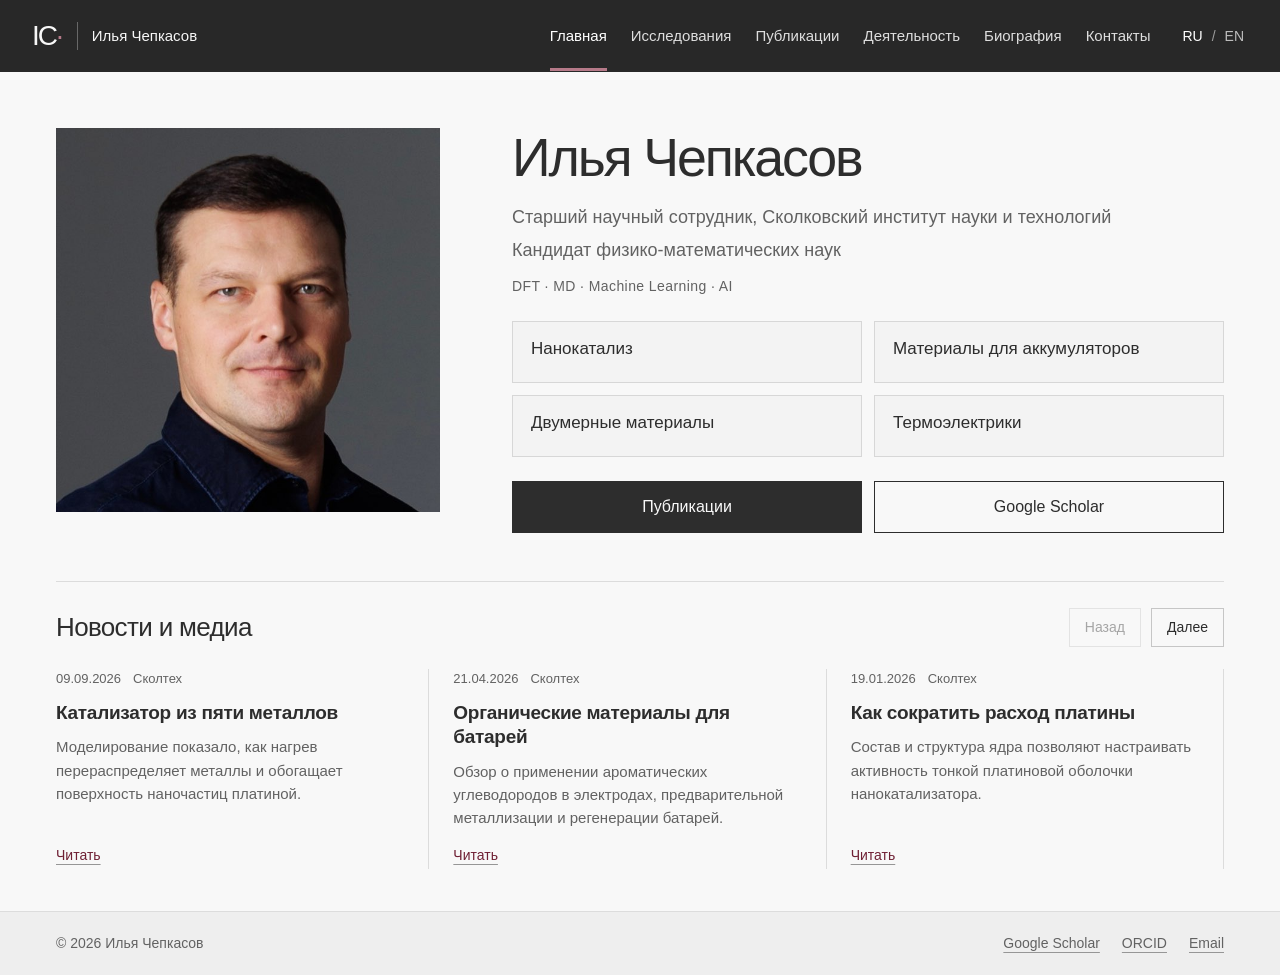
==== commit cd06dd9c: "Add AI to homepage methods" ====
--- a/index.html
+++ b/index.html
@@ -1 +1 @@
-<!doctype html><html lang="ru"><head><meta charset="utf-8"><meta name="viewport" content="width=device-width, initial-scale=1"><meta name="robots" content="noindex,nofollow"><meta name="description" content="Илья Чепкасов — старший научный сотрудник Сколтеха. Вычислительное материаловедение, нанокатализ и материалы для энергетики."><title>Главная — Илья Чепкасов</title><link rel="icon" href="assets/images/mark.svg" type="image/svg+xml"><link rel="stylesheet" href="assets/css/styles.css"><script src="assets/js/publications-data.js" defer></script><script src="assets/js/main.js" defer></script></head><body data-title-ru="Главная — Илья Чепкасов" data-title-en="Home — Ilya Chepkasov" class="home"><a class="skip" href="#main"><span class="" data-ru="К содержанию" data-en="Skip to content">К содержанию</span></a><header class="site-header"><div class="header-inner"><a class="brand" href="index.html"><span class="brand-mark" aria-hidden="true">IC<span>·</span></span><span class="brand-name"><span class="" data-ru="Илья Чепкасов" data-en="Ilya Chepkasov">Илья Чепкасов</span></span></a><button id="menu-toggle" class="menu-toggle" aria-controls="nav" aria-expanded="false"><span class="" data-ru="Меню" data-en="Menu">Меню</span></button><nav id="nav" aria-label="Навигация" data-aria-ru="Навигация" data-aria-en="Main navigation"><a href="index.html" aria-current="page"><span class="" data-ru="Главная" data-en="Home">Главная</span></a><a href="research.html"><span class="" data-ru="Исследования" data-en="Research">Исследования</span></a><a href="publications.html"><span class="" data-ru="Публикации" data-en="Publications">Публикации</span></a><a href="activities.html"><span class="" data-ru="Деятельность" data-en="Activities">Деятельность</span></a><a href="cv.html"><span class="" data-ru="Биография" data-en="Biography">Биография</span></a><a href="contact.html"><span class="" data-ru="Контакты" data-en="Contact">Контакты</span></a></nav><div class="language" role="group" aria-label="Язык / Language"><button data-lang="ru" aria-pressed="true">RU</button><span>/</span><button data-lang="en" aria-pressed="false">EN</button></div></div></header><main id="main"><section class="hero container"><figure class="portrait"><img src="assets/images/portrait.jpg" alt="Илья Чепкасов" data-alt-ru="Илья Чепкасов" data-alt-en="Ilya Chepkasov" width="640" height="640" fetchpriority="high"></figure><div class="hero-copy"><div class="hero-identity"><h1><span class="" data-ru="Илья" data-en="Ilya">Илья</span> <span class="" data-ru="Чепкасов" data-en="Chepkasov">Чепкасов</span></h1><div class="hero-role"><p class="" data-ru="Старший научный сотрудник, Сколковский институт науки и технологий" data-en="Senior Research Scientist, Skolkovo Institute of Science and Technology">Старший научный сотрудник, Сколковский институт науки и технологий</p><p class="" data-ru="Кандидат физико-математических наук" data-en="PhD in condensed matter physics">Кандидат физико-математических наук</p></div><p class="hero-methods">DFT · MD · Machine Learning</p></div><div class="research-chips"><a href="research.html?area=catalysis"><span class="" data-ru="Нанокатализ" data-en="Nanocatalysis">Нанокатализ</span></a><a href="research.html?area=batteries"><span class="" data-ru="Материалы для аккумуляторов" data-en="Battery materials">Материалы для аккумуляторов</span></a><a href="research.html?area=2d"><span class="" data-ru="Двумерные материалы" data-en="Two-dimensional materials">Двумерные материалы</span></a><a href="research.html?area=thermoelectrics"><span class="" data-ru="Термоэлектрики" data-en="Thermoelectrics">Термоэлектрики</span></a></div><div class="hero-actions"><a class="button" href="publications.html"><span class="" data-ru="Публикации" data-en="Publications">Публикации</span> </a><a class="button button-secondary" href="https://scholar.google.com/citations?user=uld736gAAAAJ" target="_blank" rel="noopener noreferrer"><span class="" data-ru="Google Scholar" data-en="Google Scholar">Google Scholar</span> </a></div></div></section><section class="home-news container" aria-labelledby="news-heading"><div class="news-heading"><h2 id="news-heading"><span class="" data-ru="Новости и медиа" data-en="News &amp; media">Новости и медиа</span></h2><div class="news-controls"><button id="news-prev" type="button" aria-controls="news-list"><span class="" data-ru="Назад" data-en="Previous">Назад</span></button><button id="news-next" type="button" aria-controls="news-list"><span class="" data-ru="Далее" data-en="Next">Далее</span></button></div></div><div id="news-list" class="news-list" tabindex="0" aria-label="Новости и медиа" data-aria-ru="Новости и медиа" data-aria-en="News and media"><article class="news-card"><div class="news-meta"><time datetime="2026-09-09">09.09.2026</time><span class="" data-ru="Сколтех" data-en="Skoltech">Сколтех</span></div><h3><a href="https://www.skoltech.ru/news/splav-pyati-metallov-rossijskie-uchenye-sozdali-sverhstabilnyj-katalizator-dlya-toplivnyh-elementov" target="_blank" rel="noopener noreferrer"><span class="" data-ru="Катализатор из пяти металлов" data-en="A five-metal catalyst">Катализатор из пяти металлов</span></a></h3><p class="" data-ru="Моделирование показало, как нагрев перераспределяет металлы и обогащает поверхность наночастиц платиной." data-en="Simulations revealed how heating redistributes metals and enriches nanoparticle surfaces with platinum.">Моделирование показало, как нагрев перераспределяет металлы и обогащает поверхность наночастиц платиной.</p><a class="text-link" href="https://www.skoltech.ru/news/splav-pyati-metallov-rossijskie-uchenye-sozdali-sverhstabilnyj-katalizator-dlya-toplivnyh-elementov" target="_blank" rel="noopener noreferrer"><span class="" data-ru="Читать" data-en="Read">Читать</span> </a></article><article class="news-card"><div class="news-meta"><time datetime="2026-04-21">21.04.2026</time><span class="" data-ru="Сколтех" data-en="Skoltech">Сколтех</span></div><h3><a href="https://www.skoltech.ru/news/batteries-naphthalene-and-anthracene-hydrocarbons-will-change-future-energy-storage" target="_blank" rel="noopener noreferrer"><span class="" data-ru="Органические материалы для батарей" data-en="Organic battery materials">Органические материалы для батарей</span></a></h3><p class="" data-ru="Обзор о применении ароматических углеводородов в электродах, предварительной металлизации и регенерации батарей." data-en="A review of aromatic hydrocarbons for electrodes, premetallation and battery regeneration.">Обзор о применении ароматических углеводородов в электродах, предварительной металлизации и регенерации батарей.</p><a class="text-link" href="https://www.skoltech.ru/news/batteries-naphthalene-and-anthracene-hydrocarbons-will-change-future-energy-storage" target="_blank" rel="noopener noreferrer"><span class="" data-ru="Читать" data-en="Read">Читать</span> </a></article><article class="news-card"><div class="news-meta"><time datetime="2026-01-19">19.01.2026</time><span class="" data-ru="Сколтех" data-en="Skoltech">Сколтех</span></div><h3><a href="https://www.skoltech.ru/news/skoltech-researchers-find-way-reduce-platinum-catalysts" target="_blank" rel="noopener noreferrer"><span class="" data-ru="Как сократить расход платины" data-en="Using platinum more efficiently">Как сократить расход платины</span></a></h3><p class="" data-ru="Состав и структура ядра позволяют настраивать активность тонкой платиновой оболочки нанокатализатора." data-en="The core composition and structure control the activity of a thin platinum shell in nanocatalysts.">Состав и структура ядра позволяют настраивать активность тонкой платиновой оболочки нанокатализатора.</p><a class="text-link" href="https://www.skoltech.ru/news/skoltech-researchers-find-way-reduce-platinum-catalysts" target="_blank" rel="noopener noreferrer"><span class="" data-ru="Читать" data-en="Read">Читать</span> </a></article><article class="news-card"><div class="news-meta"><time datetime="2025-12-10">10.12.2025</time><span class="" data-ru="Сколтех" data-en="Skoltech">Сколтех</span></div><h3><a href="https://www.skoltech.ru/news/safe-and-affordable-fast-charging-batteries-multilayered-alkali-metal-structures-open-door-energy-future" target="_blank" rel="noopener noreferrer"><span class="" data-ru="Многослойные аноды" data-en="Multilayer anodes">Многослойные аноды</span></a></h3><p class="" data-ru="В обзоре собраны результаты о слоях лития, натрия и калия в углеродных анодах и перспективах быстрой зарядки." data-en="A review brings together evidence on lithium, sodium and potassium layers in carbon anodes and prospects for fast charging.">В обзоре собраны результаты о слоях лития, натрия и калия в углеродных анодах и перспективах быстрой зарядки.</p><a class="text-link" href="https://www.skoltech.ru/news/safe-and-affordable-fast-charging-batteries-multilayered-alkali-metal-structures-open-door-energy-future" target="_blank" rel="noopener noreferrer"><span class="" data-ru="Читать" data-en="Read">Читать</span> </a></article><article class="news-card"><div class="news-meta"><time datetime="2025-11-26">26.11.2025</time><span class="" data-ru="Сколтех" data-en="Skoltech">Сколтех</span></div><h3><a href="https://www.skoltech.ru/news/rossijskie-uchyonye-ustanovili-prichinu-vysokoj-effektivnosti-elektrokatalizatorov-dlya-himicheskih-istochnikov-toka" target="_blank" rel="noopener noreferrer"><span class="" data-ru="Азотированный носитель Pt/C" data-en="Nitrogen-doped Pt/C support">Азотированный носитель Pt/C</span></a></h3><p class="" data-ru="Расчёты помогли объяснить, почему добавление азота в углеродный носитель улучшает работу платинового катализатора." data-en="Calculations helped explain why adding nitrogen to a carbon support improves platinum catalyst performance.">Расчёты помогли объяснить, почему добавление азота в углеродный носитель улучшает работу платинового катализатора.</p><a class="text-link" href="https://www.skoltech.ru/news/rossijskie-uchyonye-ustanovili-prichinu-vysokoj-effektivnosti-elektrokatalizatorov-dlya-himicheskih-istochnikov-toka" target="_blank" rel="noopener noreferrer"><span class="" data-ru="Читать" data-en="Read">Читать</span> </a></article><article class="news-card"><div class="news-meta"><time datetime="2025-10-08">08.10.2025</time><span class="" data-ru="Коммерсантъ · СМИ" data-en="Kommersant · Media">Коммерсантъ · СМИ</span></div><h3><a href="https://www.kommersant.ru/doc/8097907" target="_blank" rel="noopener noreferrer"><span class="" data-ru="Наночастицы будущего" data-en="Nanoparticles of the future">Наночастицы будущего</span></a></h3><p class="" data-ru="Илья Чепкасов и Александр Квашнин — о многокомпонентных нанокатализаторах и задачах их исследования." data-en="Ilya Chepkasov and Alexander Kvashnin discuss multicomponent nanocatalysts and the challenges of studying them.">Илья Чепкасов и Александр Квашнин — о многокомпонентных нанокатализаторах и задачах их исследования.</p><a class="text-link" href="https://www.kommersant.ru/doc/8097907" target="_blank" rel="noopener noreferrer"><span class="" data-ru="Читать" data-en="Read">Читать</span> </a></article><article class="news-card"><div class="news-meta"><time datetime="2025-08-26">26.08.2025</time><span class="" data-ru="Сколтех" data-en="Skoltech">Сколтех</span></div><h3><a href="https://www.skoltech.ru/news/method-found-improve-reliability-thermoelectrics-high-performance-generators" target="_blank" rel="noopener noreferrer"><span class="" data-ru="Механические свойства PbTe" data-en="Mechanical properties of PbTe">Механические свойства PbTe</span></a></h3><p class="" data-ru="Исследование показало, как дефекты и легирование меняют прочность и пластичность теллурида свинца." data-en="The study examined how defects and doping change the strength and ductility of lead telluride.">Исследование показало, как дефекты и легирование меняют прочность и пластичность теллурида свинца.</p><a class="text-link" href="https://www.skoltech.ru/news/method-found-improve-reliability-thermoelectrics-high-performance-generators" target="_blank" rel="noopener noreferrer"><span class="" data-ru="Читать" data-en="Read">Читать</span> </a></article><article class="news-card"><div class="news-meta"><time datetime="2025-04-09">09.04.2025</time><span class="" data-ru="Сколтех" data-en="Skoltech">Сколтех</span></div><h3><a href="https://www.skoltech.ru/news/amorphization-alters-nanocatalyst-properties-skoltech-research-shows-impact-structural-disorder" target="_blank" rel="noopener noreferrer"><span class="" data-ru="Неупорядоченные нанокатализаторы" data-en="Disordered nanocatalysts">Неупорядоченные нанокатализаторы</span></a></h3><p class="" data-ru="Изучено, как аморфизация и строение наночастиц иридия и палладия влияют на их каталитические свойства." data-en="A study of how amorphization and iridium–palladium nanoparticle structure affect catalytic properties.">Изучено, как аморфизация и строение наночастиц иридия и палладия влияют на их каталитические свойства.</p><a class="text-link" href="https://www.skoltech.ru/news/amorphization-alters-nanocatalyst-properties-skoltech-research-shows-impact-structural-disorder" target="_blank" rel="noopener noreferrer"><span class="" data-ru="Читать" data-en="Read">Читать</span> </a></article></div></section></main><footer><div class="container footer-inner"><span>© 2026 <span class="" data-ru="Илья Чепкасов" data-en="Ilya Chepkasov">Илья Чепкасов</span></span><div class="footer-links"><a class="text-link" href="https://scholar.google.com/citations?user=uld736gAAAAJ" target="_blank" rel="noopener noreferrer"><span class="" data-ru="Google Scholar" data-en="Google Scholar">Google Scholar</span> </a><a class="text-link" href="https://orcid.org/0000-0001-8376-2999" target="_blank" rel="noopener noreferrer"><span class="" data-ru="ORCID" data-en="ORCID">ORCID</span> </a><a href="mailto:I.Chepkasov@skoltech.ru">Email</a></div></div></footer></body></html>+<!doctype html><html lang="ru"><head><meta charset="utf-8"><meta name="viewport" content="width=device-width, initial-scale=1"><meta name="robots" content="noindex,nofollow"><meta name="description" content="Илья Чепкасов — старший научный сотрудник Сколтеха. Вычислительное материаловедение, нанокатализ и материалы для энергетики."><title>Главная — Илья Чепкасов</title><link rel="icon" href="assets/images/mark.svg" type="image/svg+xml"><link rel="stylesheet" href="assets/css/styles.css"><script src="assets/js/publications-data.js" defer></script><script src="assets/js/main.js" defer></script></head><body data-title-ru="Главная — Илья Чепкасов" data-title-en="Home — Ilya Chepkasov" class="home"><a class="skip" href="#main"><span class="" data-ru="К содержанию" data-en="Skip to content">К содержанию</span></a><header class="site-header"><div class="header-inner"><a class="brand" href="index.html"><span class="brand-mark" aria-hidden="true">IC<span>·</span></span><span class="brand-name"><span class="" data-ru="Илья Чепкасов" data-en="Ilya Chepkasov">Илья Чепкасов</span></span></a><button id="menu-toggle" class="menu-toggle" aria-controls="nav" aria-expanded="false"><span class="" data-ru="Меню" data-en="Menu">Меню</span></button><nav id="nav" aria-label="Навигация" data-aria-ru="Навигация" data-aria-en="Main navigation"><a href="index.html" aria-current="page"><span class="" data-ru="Главная" data-en="Home">Главная</span></a><a href="research.html"><span class="" data-ru="Исследования" data-en="Research">Исследования</span></a><a href="publications.html"><span class="" data-ru="Публикации" data-en="Publications">Публикации</span></a><a href="activities.html"><span class="" data-ru="Деятельность" data-en="Activities">Деятельность</span></a><a href="cv.html"><span class="" data-ru="Биография" data-en="Biography">Биография</span></a><a href="contact.html"><span class="" data-ru="Контакты" data-en="Contact">Контакты</span></a></nav><div class="language" role="group" aria-label="Язык / Language"><button data-lang="ru" aria-pressed="true">RU</button><span>/</span><button data-lang="en" aria-pressed="false">EN</button></div></div></header><main id="main"><section class="hero container"><figure class="portrait"><img src="assets/images/portrait.jpg" alt="Илья Чепкасов" data-alt-ru="Илья Чепкасов" data-alt-en="Ilya Chepkasov" width="640" height="640" fetchpriority="high"></figure><div class="hero-copy"><div class="hero-identity"><h1><span class="" data-ru="Илья" data-en="Ilya">Илья</span> <span class="" data-ru="Чепкасов" data-en="Chepkasov">Чепкасов</span></h1><div class="hero-role"><p class="" data-ru="Старший научный сотрудник, Сколковский институт науки и технологий" data-en="Senior Research Scientist, Skolkovo Institute of Science and Technology">Старший научный сотрудник, Сколковский институт науки и технологий</p><p class="" data-ru="Кандидат физико-математических наук" data-en="PhD in condensed matter physics">Кандидат физико-математических наук</p></div><p class="hero-methods">DFT · MD · Machine Learning · AI</p></div><div class="research-chips"><a href="research.html?area=catalysis"><span class="" data-ru="Нанокатализ" data-en="Nanocatalysis">Нанокатализ</span></a><a href="research.html?area=batteries"><span class="" data-ru="Материалы для аккумуляторов" data-en="Battery materials">Материалы для аккумуляторов</span></a><a href="research.html?area=2d"><span class="" data-ru="Двумерные материалы" data-en="Two-dimensional materials">Двумерные материалы</span></a><a href="research.html?area=thermoelectrics"><span class="" data-ru="Термоэлектрики" data-en="Thermoelectrics">Термоэлектрики</span></a></div><div class="hero-actions"><a class="button" href="publications.html"><span class="" data-ru="Публикации" data-en="Publications">Публикации</span> </a><a class="button button-secondary" href="https://scholar.google.com/citations?user=uld736gAAAAJ" target="_blank" rel="noopener noreferrer"><span class="" data-ru="Google Scholar" data-en="Google Scholar">Google Scholar</span> </a></div></div></section><section class="home-news container" aria-labelledby="news-heading"><div class="news-heading"><h2 id="news-heading"><span class="" data-ru="Новости и медиа" data-en="News &amp; media">Новости и медиа</span></h2><div class="news-controls"><button id="news-prev" type="button" aria-controls="news-list"><span class="" data-ru="Назад" data-en="Previous">Назад</span></button><button id="news-next" type="button" aria-controls="news-list"><span class="" data-ru="Далее" data-en="Next">Далее</span></button></div></div><div id="news-list" class="news-list" tabindex="0" aria-label="Новости и медиа" data-aria-ru="Новости и медиа" data-aria-en="News and media"><article class="news-card"><div class="news-meta"><time datetime="2026-09-09">09.09.2026</time><span class="" data-ru="Сколтех" data-en="Skoltech">Сколтех</span></div><h3><a href="https://www.skoltech.ru/news/splav-pyati-metallov-rossijskie-uchenye-sozdali-sverhstabilnyj-katalizator-dlya-toplivnyh-elementov" target="_blank" rel="noopener noreferrer"><span class="" data-ru="Катализатор из пяти металлов" data-en="A five-metal catalyst">Катализатор из пяти металлов</span></a></h3><p class="" data-ru="Моделирование показало, как нагрев перераспределяет металлы и обогащает поверхность наночастиц платиной." data-en="Simulations revealed how heating redistributes metals and enriches nanoparticle surfaces with platinum.">Моделирование показало, как нагрев перераспределяет металлы и обогащает поверхность наночастиц платиной.</p><a class="text-link" href="https://www.skoltech.ru/news/splav-pyati-metallov-rossijskie-uchenye-sozdali-sverhstabilnyj-katalizator-dlya-toplivnyh-elementov" target="_blank" rel="noopener noreferrer"><span class="" data-ru="Читать" data-en="Read">Читать</span> </a></article><article class="news-card"><div class="news-meta"><time datetime="2026-04-21">21.04.2026</time><span class="" data-ru="Сколтех" data-en="Skoltech">Сколтех</span></div><h3><a href="https://www.skoltech.ru/news/batteries-naphthalene-and-anthracene-hydrocarbons-will-change-future-energy-storage" target="_blank" rel="noopener noreferrer"><span class="" data-ru="Органические материалы для батарей" data-en="Organic battery materials">Органические материалы для батарей</span></a></h3><p class="" data-ru="Обзор о применении ароматических углеводородов в электродах, предварительной металлизации и регенерации батарей." data-en="A review of aromatic hydrocarbons for electrodes, premetallation and battery regeneration.">Обзор о применении ароматических углеводородов в электродах, предварительной металлизации и регенерации батарей.</p><a class="text-link" href="https://www.skoltech.ru/news/batteries-naphthalene-and-anthracene-hydrocarbons-will-change-future-energy-storage" target="_blank" rel="noopener noreferrer"><span class="" data-ru="Читать" data-en="Read">Читать</span> </a></article><article class="news-card"><div class="news-meta"><time datetime="2026-01-19">19.01.2026</time><span class="" data-ru="Сколтех" data-en="Skoltech">Сколтех</span></div><h3><a href="https://www.skoltech.ru/news/skoltech-researchers-find-way-reduce-platinum-catalysts" target="_blank" rel="noopener noreferrer"><span class="" data-ru="Как сократить расход платины" data-en="Using platinum more efficiently">Как сократить расход платины</span></a></h3><p class="" data-ru="Состав и структура ядра позволяют настраивать активность тонкой платиновой оболочки нанокатализатора." data-en="The core composition and structure control the activity of a thin platinum shell in nanocatalysts.">Состав и структура ядра позволяют настраивать активность тонкой платиновой оболочки нанокатализатора.</p><a class="text-link" href="https://www.skoltech.ru/news/skoltech-researchers-find-way-reduce-platinum-catalysts" target="_blank" rel="noopener noreferrer"><span class="" data-ru="Читать" data-en="Read">Читать</span> </a></article><article class="news-card"><div class="news-meta"><time datetime="2025-12-10">10.12.2025</time><span class="" data-ru="Сколтех" data-en="Skoltech">Сколтех</span></div><h3><a href="https://www.skoltech.ru/news/safe-and-affordable-fast-charging-batteries-multilayered-alkali-metal-structures-open-door-energy-future" target="_blank" rel="noopener noreferrer"><span class="" data-ru="Многослойные аноды" data-en="Multilayer anodes">Многослойные аноды</span></a></h3><p class="" data-ru="В обзоре собраны результаты о слоях лития, натрия и калия в углеродных анодах и перспективах быстрой зарядки." data-en="A review brings together evidence on lithium, sodium and potassium layers in carbon anodes and prospects for fast charging.">В обзоре собраны результаты о слоях лития, натрия и калия в углеродных анодах и перспективах быстрой зарядки.</p><a class="text-link" href="https://www.skoltech.ru/news/safe-and-affordable-fast-charging-batteries-multilayered-alkali-metal-structures-open-door-energy-future" target="_blank" rel="noopener noreferrer"><span class="" data-ru="Читать" data-en="Read">Читать</span> </a></article><article class="news-card"><div class="news-meta"><time datetime="2025-11-26">26.11.2025</time><span class="" data-ru="Сколтех" data-en="Skoltech">Сколтех</span></div><h3><a href="https://www.skoltech.ru/news/rossijskie-uchyonye-ustanovili-prichinu-vysokoj-effektivnosti-elektrokatalizatorov-dlya-himicheskih-istochnikov-toka" target="_blank" rel="noopener noreferrer"><span class="" data-ru="Азотированный носитель Pt/C" data-en="Nitrogen-doped Pt/C support">Азотированный носитель Pt/C</span></a></h3><p class="" data-ru="Расчёты помогли объяснить, почему добавление азота в углеродный носитель улучшает работу платинового катализатора." data-en="Calculations helped explain why adding nitrogen to a carbon support improves platinum catalyst performance.">Расчёты помогли объяснить, почему добавление азота в углеродный носитель улучшает работу платинового катализатора.</p><a class="text-link" href="https://www.skoltech.ru/news/rossijskie-uchyonye-ustanovili-prichinu-vysokoj-effektivnosti-elektrokatalizatorov-dlya-himicheskih-istochnikov-toka" target="_blank" rel="noopener noreferrer"><span class="" data-ru="Читать" data-en="Read">Читать</span> </a></article><article class="news-card"><div class="news-meta"><time datetime="2025-10-08">08.10.2025</time><span class="" data-ru="Коммерсантъ · СМИ" data-en="Kommersant · Media">Коммерсантъ · СМИ</span></div><h3><a href="https://www.kommersant.ru/doc/8097907" target="_blank" rel="noopener noreferrer"><span class="" data-ru="Наночастицы будущего" data-en="Nanoparticles of the future">Наночастицы будущего</span></a></h3><p class="" data-ru="Илья Чепкасов и Александр Квашнин — о многокомпонентных нанокатализаторах и задачах их исследования." data-en="Ilya Chepkasov and Alexander Kvashnin discuss multicomponent nanocatalysts and the challenges of studying them.">Илья Чепкасов и Александр Квашнин — о многокомпонентных нанокатализаторах и задачах их исследования.</p><a class="text-link" href="https://www.kommersant.ru/doc/8097907" target="_blank" rel="noopener noreferrer"><span class="" data-ru="Читать" data-en="Read">Читать</span> </a></article><article class="news-card"><div class="news-meta"><time datetime="2025-08-26">26.08.2025</time><span class="" data-ru="Сколтех" data-en="Skoltech">Сколтех</span></div><h3><a href="https://www.skoltech.ru/news/method-found-improve-reliability-thermoelectrics-high-performance-generators" target="_blank" rel="noopener noreferrer"><span class="" data-ru="Механические свойства PbTe" data-en="Mechanical properties of PbTe">Механические свойства PbTe</span></a></h3><p class="" data-ru="Исследование показало, как дефекты и легирование меняют прочность и пластичность теллурида свинца." data-en="The study examined how defects and doping change the strength and ductility of lead telluride.">Исследование показало, как дефекты и легирование меняют прочность и пластичность теллурида свинца.</p><a class="text-link" href="https://www.skoltech.ru/news/method-found-improve-reliability-thermoelectrics-high-performance-generators" target="_blank" rel="noopener noreferrer"><span class="" data-ru="Читать" data-en="Read">Читать</span> </a></article><article class="news-card"><div class="news-meta"><time datetime="2025-04-09">09.04.2025</time><span class="" data-ru="Сколтех" data-en="Skoltech">Сколтех</span></div><h3><a href="https://www.skoltech.ru/news/amorphization-alters-nanocatalyst-properties-skoltech-research-shows-impact-structural-disorder" target="_blank" rel="noopener noreferrer"><span class="" data-ru="Неупорядоченные нанокатализаторы" data-en="Disordered nanocatalysts">Неупорядоченные нанокатализаторы</span></a></h3><p class="" data-ru="Изучено, как аморфизация и строение наночастиц иридия и палладия влияют на их каталитические свойства." data-en="A study of how amorphization and iridium–palladium nanoparticle structure affect catalytic properties.">Изучено, как аморфизация и строение наночастиц иридия и палладия влияют на их каталитические свойства.</p><a class="text-link" href="https://www.skoltech.ru/news/amorphization-alters-nanocatalyst-properties-skoltech-research-shows-impact-structural-disorder" target="_blank" rel="noopener noreferrer"><span class="" data-ru="Читать" data-en="Read">Читать</span> </a></article></div></section></main><footer><div class="container footer-inner"><span>© 2026 <span class="" data-ru="Илья Чепкасов" data-en="Ilya Chepkasov">Илья Чепкасов</span></span><div class="footer-links"><a class="text-link" href="https://scholar.google.com/citations?user=uld736gAAAAJ" target="_blank" rel="noopener noreferrer"><span class="" data-ru="Google Scholar" data-en="Google Scholar">Google Scholar</span> </a><a class="text-link" href="https://orcid.org/0000-0001-8376-2999" target="_blank" rel="noopener noreferrer"><span class="" data-ru="ORCID" data-en="ORCID">ORCID</span> </a><a href="mailto:I.Chepkasov@skoltech.ru">Email</a></div></div></footer></body></html>
--- a/assets/css/styles.css
+++ b/assets/css/styles.css
@@ -1,14 +1,14 @@
 @charset "UTF-8";
-:root{--paper:#fff6e7;--ink:#142841;--muted:#526277;--line:#d1cec8;--accent:#490b1a;--dark:#142841;--font:"Segoe UI",Arial,sans-serif}
-*{box-sizing:border-box}body{margin:0;background:var(--paper);color:var(--ink);font-family:var(--font);line-height:1.5;min-height:100svh;display:flex;flex-direction:column}main{flex:1}a{color:inherit;text-decoration:none}button,input,select{font:inherit}button,a,input,select{touch-action:manipulation}button{cursor:pointer}img{max-width:100%;display:block}figure{margin:0}h1,h2,h3,p{margin-top:0}h1,h2,h3{font-weight:500;line-height:1.2}h1{letter-spacing:-.035em}h2{font-size:21px;letter-spacing:-.015em}p{color:var(--muted)}[hidden]{display:none!important}:focus-visible{outline:3px solid #798da6;outline-offset:4px}.container{width:min(1180px,calc(100% - 72px));margin:auto}.skip{position:fixed;top:-100px;left:20px;z-index:99;padding:12px;background:var(--paper)}.skip:focus{top:12px}
-.site-header{background:var(--dark);color:#f1f1eb}.header-inner{width:min(1320px,calc(100% - 64px));margin:auto;min-height:72px;display:flex;align-items:center;gap:28px}.brand{display:flex;align-items:center;gap:14px;flex-shrink:0}.brand-mark{font-size:28px;font-weight:500;line-height:1;border-right:1px solid #53657c;padding-right:15px;letter-spacing:-2px}.brand-mark>span{color:#d8e1ed}.brand-name{font-size:15px}.site-header nav{display:flex;gap:24px;margin-left:auto;align-items:center}.site-header nav a{font-size:15px;padding:24px 0 21px;color:#d9e0e8;border-bottom:3px solid transparent}.site-header nav a:hover,.site-header nav a[aria-current]{color:#fff;border-color:#d8e1ed}.language{display:flex;align-items:center;gap:5px;font-size:14px;flex-shrink:0}.language>span{color:#8ea0b6}.language button{background:none;border:0;color:#b9c7d8;padding:8px 4px}.language button[aria-pressed=true]{color:#fff}.menu-toggle{display:none}
-.hero{display:grid;grid-template-columns:1.35fr 1fr;gap:70px;align-items:center;padding:52px 0}.eyebrow{font-size:15px;margin:0 0 21px;color:var(--accent)}.hero h1{font-size:clamp(54px,5.7vw,78px);line-height:1.06;margin:0 0 24px;font-weight:500}.hero-role p{font-size:18px;margin:5px 0}.research-chips{display:flex;flex-wrap:wrap;gap:8px;max-width:520px;margin:25px 0 17px}.research-chips a{font-size:14px;border:1px solid #c3c8ce;padding:6px 10px}.research-chips a:hover{border-color:var(--accent);color:var(--accent)}.hero-methods{font-size:14px;color:var(--muted);margin:0}.hero-actions{display:flex;align-items:center;gap:25px;margin:25px 0 0}.button{display:inline-flex;justify-content:center;align-items:center;gap:20px;background:var(--ink);color:#fff;padding:11px 20px;font-size:15px;border:1px solid var(--ink)}.button:hover{background:var(--accent);border-color:var(--accent)}.text-link{display:inline-flex;gap:12px;align-items:center;font-size:15px;padding:3px 0}.text-link:hover{color:var(--accent)}.portrait{width:100%;max-width:410px;justify-self:end}.portrait img{width:100%;aspect-ratio:1;object-fit:cover}
-footer{border-top:1px solid var(--line);padding:18px 0;background:#ffeed2}.footer-inner{display:flex;align-items:center;justify-content:space-between;gap:25px;font-size:14px;color:var(--muted)}.footer-links{display:flex;gap:22px;align-items:center}.footer-links a{font-size:14px}.page-head{display:flex;align-items:center;justify-content:space-between;gap:25px;padding:31px 0 24px;border-bottom:1px solid var(--line)}.page-head h1{font-size:42px;margin:0}.page-head .text-link{flex-shrink:0}
+:root{--paper:#f8f8f8;--ink:#2d2d2d;--muted:#626262;--line:#dcdcdc;--accent:#6f2034;--accent-light:#b67a89;--dark:#282828;--font:"Segoe UI",Arial,sans-serif}
+*{box-sizing:border-box}body{margin:0;background:var(--paper);color:var(--ink);font-family:var(--font);line-height:1.5;min-height:100svh;display:flex;flex-direction:column}main{flex:1}a{color:inherit;text-decoration:none}button,input,select{font:inherit}button,a,input,select{touch-action:manipulation}button{cursor:pointer}img{max-width:100%;display:block}figure{margin:0}h1,h2,h3,p{margin-top:0}h1,h2,h3{font-weight:500;line-height:1.2}h1{letter-spacing:-.035em}h2{font-size:21px;letter-spacing:-.015em}p{color:var(--muted)}[hidden]{display:none!important}:focus-visible{outline:3px solid var(--accent);outline-offset:4px}.container{width:min(1180px,calc(100% - 72px));margin:auto}.skip{position:fixed;top:-100px;left:20px;z-index:99;padding:12px;background:var(--paper)}.skip:focus{top:12px}
+.site-header{background:var(--dark);color:#f7f7f7}.header-inner{width:min(1320px,calc(100% - 64px));margin:auto;min-height:72px;display:flex;align-items:center;gap:28px}.brand{display:flex;align-items:center;gap:14px;flex-shrink:0}.brand-mark{font-size:28px;font-weight:500;line-height:1;border-right:1px solid #686868;padding-right:15px;letter-spacing:-2px}.brand-mark>span{color:#e0e0e0}.brand-name{font-size:15px}.site-header nav{display:flex;gap:24px;margin-left:auto;align-items:center}.site-header nav a{font-size:15px;padding:24px 0 21px;color:#dedede;border-bottom:3px solid transparent}.site-header nav a:hover,.site-header nav a[aria-current]{color:#fff;border-color:#e0e0e0}.language{display:flex;align-items:center;gap:5px;font-size:14px;flex-shrink:0}.language>span{color:#9c9c9c}.language button{background:none;border:0;color:#bdbdbd;padding:8px 4px}.language button[aria-pressed=true]{color:#fff}.menu-toggle{display:none}
+.hero{display:grid;grid-template-columns:1.35fr 1fr;gap:70px;align-items:center;padding:52px 0}.eyebrow{font-size:15px;margin:0 0 21px;color:var(--accent)}.hero h1{font-size:clamp(54px,5.7vw,78px);line-height:1.06;margin:0 0 24px;font-weight:500}.hero-role p{font-size:18px;margin:5px 0}.research-chips{display:flex;flex-wrap:wrap;gap:8px;max-width:520px;margin:25px 0 17px}.research-chips a{font-size:14px;border:1px solid #c9c9c9;padding:6px 10px}.research-chips a:hover{border-color:var(--accent);color:var(--accent)}.hero-methods{font-size:14px;color:var(--muted);margin:0}.hero-actions{display:flex;align-items:center;gap:25px;margin:25px 0 0}.button{display:inline-flex;justify-content:center;align-items:center;gap:20px;background:var(--ink);color:#fff;padding:11px 20px;font-size:15px;border:1px solid var(--ink)}.button:hover{background:var(--accent);border-color:var(--accent)}.text-link{display:inline-flex;gap:12px;align-items:center;font-size:15px;padding:3px 0}.text-link:hover{color:var(--accent)}.portrait{width:100%;max-width:410px;justify-self:end}.portrait img{width:100%;aspect-ratio:1;object-fit:cover}
+footer{border-top:1px solid var(--line);padding:18px 0;background:#eeeeee}.footer-inner{display:flex;align-items:center;justify-content:space-between;gap:25px;font-size:14px;color:var(--muted)}.footer-links{display:flex;gap:22px;align-items:center}.footer-links a{font-size:14px}.page-head{display:flex;align-items:center;justify-content:space-between;gap:25px;padding:31px 0 24px;border-bottom:1px solid var(--line)}.page-head h1{font-size:42px;margin:0}.page-head .text-link{flex-shrink:0}
 .research-layout{display:grid;grid-template-columns:1.8fr 1fr;gap:50px;padding:12px 0 32px}.field{border-bottom:1px solid var(--line);padding:16px 0;display:flex;gap:18px;justify-content:space-between;align-items:center}.field h2{font-size:20px;margin:0 0 5px}.field p{font-size:15px;line-height:1.5;margin:0;max-width:590px}.field .text-link{font-size:13px;flex-shrink:0}
-.publications-content{padding:17px 0 20px}.publication-tools{display:grid;grid-template-columns:1fr 145px 185px;gap:16px}.publication-tools label{display:flex;flex-direction:column;gap:5px;font-size:13px;color:var(--muted)}input,select{border:1px solid #c3c8ce;border-radius:0;background:transparent;color:var(--ink);padding:8px 12px;min-width:0;width:100%;font-size:15px;height:39px}input::placeholder{color:#798da6}.publication-bar{display:flex;align-items:center;gap:18px;margin:15px 0 0;border-bottom:2px solid var(--ink);padding-bottom:13px}.type-tabs{display:flex;gap:6px;flex-wrap:wrap}.type-tabs button{background:transparent;border:1px solid var(--line);padding:6px 13px;color:var(--muted);font-size:13px}.type-tabs button[aria-pressed=true]{background:var(--ink);border-color:var(--ink);color:#fff}.type-tabs button:hover{border-color:var(--ink)}#result-count{margin-left:auto;white-space:nowrap;font-size:13px;color:var(--muted)}.reset{border:0;background:none;padding:0;color:var(--accent);font-size:13px}.publication{display:grid;grid-template-columns:48px 1fr 92px;gap:18px;padding:13px 0;border-bottom:1px solid var(--line)}.publication-year{font-size:19px;font-weight:500;line-height:1.3}.publication h2{font-size:18px;letter-spacing:-.01em;line-height:1.35;margin:0 0 5px}.publication h2 a:hover{color:var(--accent)}.pub-meta{font-size:13px;color:var(--muted);margin-bottom:4px}.type-label{font-size:12px;color:var(--accent);display:inline}.type-label:after{content:" · ";color:var(--muted)}.publication details{font-size:13px;color:var(--muted)}.publication summary{cursor:pointer;width:fit-content}.publication details p{font-size:14px;margin:8px 0 0}.pub-actions{display:flex;flex-direction:column;align-items:end;gap:7px;font-size:13px}.pub-actions .text-link{font-size:14px}.copy-doi{border:0;background:none;color:var(--muted);padding:0;font-size:12px;text-align:right;overflow-wrap:anywhere}.copy-doi:hover{color:var(--accent)}.empty{padding:32px 20px;text-align:center;border-bottom:1px solid var(--line);color:var(--muted)}.catalog-note{font-size:12px;line-height:1.5;color:var(--muted);margin:8px 0 0}
+.publications-content{padding:17px 0 20px}.publication-tools{display:grid;grid-template-columns:1fr 145px 185px;gap:16px}.publication-tools label{display:flex;flex-direction:column;gap:5px;font-size:13px;color:var(--muted)}input,select{border:1px solid #c9c9c9;border-radius:0;background:transparent;color:var(--ink);padding:8px 12px;min-width:0;width:100%;font-size:15px;height:39px}input::placeholder{color:#969696}.publication-bar{display:flex;align-items:center;gap:18px;margin:15px 0 0;border-bottom:2px solid var(--ink);padding-bottom:13px}.type-tabs{display:flex;gap:6px;flex-wrap:wrap}.type-tabs button{background:transparent;border:1px solid var(--line);padding:6px 13px;color:var(--muted);font-size:13px}.type-tabs button[aria-pressed=true]{background:var(--ink);border-color:var(--ink);color:#fff}.type-tabs button:hover,.type-tabs button:focus-visible{background:var(--accent);border-color:var(--accent);color:#fff}#result-count{margin-left:auto;white-space:nowrap;font-size:13px;color:var(--muted)}.reset{border:0;background:none;padding:0;color:var(--accent);font-size:13px}.publication{display:grid;grid-template-columns:48px 1fr 92px;gap:18px;padding:13px 0;border-bottom:1px solid var(--line)}.publication-year{font-size:19px;font-weight:500;line-height:1.3}.publication h2{font-size:18px;letter-spacing:-.01em;line-height:1.35;margin:0 0 5px}.publication h2 a:hover{color:var(--accent)}.pub-meta{font-size:13px;color:var(--muted);margin-bottom:4px}.type-label{font-size:12px;color:var(--accent);display:inline}.type-label:after{content:" · ";color:var(--muted)}.publication details{font-size:13px;color:var(--muted)}.publication summary{cursor:pointer;width:fit-content}.publication details p{font-size:14px;margin:8px 0 0}.pub-actions{display:flex;flex-direction:column;align-items:end;gap:7px;font-size:13px}.pub-actions .text-link{font-size:14px}.copy-doi{border:0;background:none;color:var(--muted);padding:0;font-size:12px;text-align:right;overflow-wrap:anywhere}.copy-doi:hover{color:var(--accent)}.empty{padding:32px 20px;text-align:center;border-bottom:1px solid var(--line);color:var(--muted)}.catalog-note{font-size:12px;line-height:1.5;color:var(--muted);margin:8px 0 0}
 .biography{padding:10px 0 30px}.timeline-row{display:grid;grid-template-columns:170px 1fr;gap:28px;padding:15px 0;border-bottom:1px solid var(--line)}.timeline-date{font-size:15px;color:var(--accent);padding-top:2px}.timeline-row h2{font-size:19px;margin-bottom:5px}.timeline-row p{font-size:15px;margin-bottom:0}.activity-grid{display:grid;grid-template-columns:1fr 1fr;gap:0 50px;padding:12px 0 30px}.activity-block{padding:20px 0;border-bottom:1px solid var(--line)}.activity-block h2{font-size:20px;margin-bottom:8px}.activity-block p{font-size:15px;line-height:1.6;margin:0}.contact-grid{display:grid;grid-template-columns:1.6fr 1fr;gap:80px;padding:42px 0}.email{font-size:clamp(22px,2.4vw,32px);font-weight:500;letter-spacing:-.025em;display:block;margin-bottom:29px;overflow-wrap:anywhere}.email:hover{color:var(--accent)}.contact-main h2{font-size:21px;max-width:440px;margin-bottom:10px}.contact-main p{font-size:15px}.contact-profiles{border-left:1px solid var(--line);padding-left:40px}.contact-profiles .text-link{display:flex;justify-content:space-between;font-size:17px;padding:10px 0}
 @media(max-width:1100px){.header-inner{width:calc(100% - 40px);gap:20px}.brand-name{display:none}.site-header nav{gap:20px}.container{width:calc(100% - 56px)}.hero{gap:35px}.research-layout{gap:30px}.contact-grid{gap:40px}}
-@media(max-width:780px){.container{width:calc(100% - 40px)}.header-inner{min-height:64px;width:calc(100% - 40px);flex-wrap:wrap;gap:14px}.brand-mark{font-size:26px}.brand-name{display:block;font-size:14px}.menu-toggle{display:block;margin-left:auto;color:#e9edf3;background:none;border:1px solid #798da6;padding:6px 9px;font-size:13px}.language{font-size:13px}.site-header nav{display:none;order:5;flex-basis:100%;margin:0;gap:0;grid-template-columns:1fr 1fr;padding-bottom:10px}.site-header nav.open{display:grid}.site-header nav a{padding:9px 0;border:0;font-size:15px}.site-header nav a[aria-current]{color:#d8e1ed}.hero{grid-template-columns:1fr;padding:26px 0 30px;gap:23px}.hero h1{font-size:51px;margin-bottom:17px}.eyebrow{font-size:13px;margin-bottom:13px}.hero-role p{font-size:15px;margin:4px 0}.research-chips{margin:18px 0 12px;gap:6px}.research-chips a{font-size:13px;padding:5px 8px}.hero-methods{font-size:13px}.hero-actions{margin-top:18px;gap:20px}.portrait{max-width:240px;justify-self:start}.footer-inner{flex-wrap:wrap;gap:10px}.footer-links{gap:18px}.page-head{padding:24px 0 18px;gap:15px}.page-head h1{font-size:34px}.page-head .text-link{font-size:13px}.research-layout{grid-template-columns:1fr;gap:20px;padding-bottom:28px}.field{padding:12px 0;gap:10px}.field h2{font-size:19px}.field p{font-size:14px}.publication-tools{grid-template-columns:1fr 1fr;gap:10px}.search-label{grid-column:1/-1}.publication-bar{flex-wrap:wrap;gap:10px;margin-top:12px}.type-tabs{width:100%;gap:5px}.type-tabs button{font-size:12px;padding:5px 10px}#result-count{margin-left:0;margin-right:auto}.publication{grid-template-columns:38px 1fr;gap:10px;padding:12px 0}.publication-year{font-size:17px}.publication h2{font-size:16px}.pub-actions{grid-column:2;flex-direction:row;align-items:center;gap:20px}.pub-meta{font-size:12px}.catalog-note{font-size:11px}.timeline-row{grid-template-columns:100px 1fr;gap:14px;padding:13px 0}.timeline-row h2{font-size:17px}.timeline-row p{font-size:14px}.timeline-date{font-size:13px}.activity-grid{grid-template-columns:1fr;gap:0;padding-bottom:25px}.activity-block{padding:15px 0}.activity-block h2{font-size:19px;margin-bottom:5px}.activity-block p{font-size:14px}.contact-grid{grid-template-columns:1fr;gap:22px;padding:25px 0}.email{font-size:26px;margin-bottom:20px}.contact-profiles{border-left:0;border-top:1px solid var(--line);padding:16px 0 0}.contact-main h2{font-size:19px}.contact-profiles .text-link{font-size:16px;padding:8px 0}}
+@media(max-width:780px){.container{width:calc(100% - 40px)}.header-inner{min-height:64px;width:calc(100% - 40px);flex-wrap:wrap;gap:14px}.brand-mark{font-size:26px}.brand-name{display:block;font-size:14px}.menu-toggle{display:block;margin-left:auto;color:#ededed;background:none;border:1px solid #969696;padding:6px 9px;font-size:13px}.language{font-size:13px}.site-header nav{display:none;order:5;flex-basis:100%;margin:0;gap:0;grid-template-columns:1fr 1fr;padding-bottom:10px}.site-header nav.open{display:grid}.site-header nav a{padding:9px 0;border:0;font-size:15px}.site-header nav a[aria-current]{color:#e0e0e0}.hero{grid-template-columns:1fr;padding:26px 0 30px;gap:23px}.hero h1{font-size:51px;margin-bottom:17px}.eyebrow{font-size:13px;margin-bottom:13px}.hero-role p{font-size:15px;margin:4px 0}.research-chips{margin:18px 0 12px;gap:6px}.research-chips a{font-size:13px;padding:5px 8px}.hero-methods{font-size:13px}.hero-actions{margin-top:18px;gap:20px}.portrait{max-width:240px;justify-self:start}.footer-inner{flex-wrap:wrap;gap:10px}.footer-links{gap:18px}.page-head{padding:24px 0 18px;gap:15px}.page-head h1{font-size:34px}.page-head .text-link{font-size:13px}.research-layout{grid-template-columns:1fr;gap:20px;padding-bottom:28px}.field{padding:12px 0;gap:10px}.field h2{font-size:19px}.field p{font-size:14px}.publication-tools{grid-template-columns:1fr 1fr;gap:10px}.search-label{grid-column:1/-1}.publication-bar{flex-wrap:wrap;gap:10px;margin-top:12px}.type-tabs{width:100%;gap:5px}.type-tabs button{font-size:12px;padding:5px 10px}#result-count{margin-left:0;margin-right:auto}.publication{grid-template-columns:38px 1fr;gap:10px;padding:12px 0}.publication-year{font-size:17px}.publication h2{font-size:16px}.pub-actions{grid-column:2;flex-direction:row;align-items:center;gap:20px}.pub-meta{font-size:12px}.catalog-note{font-size:11px}.timeline-row{grid-template-columns:100px 1fr;gap:14px;padding:13px 0}.timeline-row h2{font-size:17px}.timeline-row p{font-size:14px}.timeline-date{font-size:13px}.activity-grid{grid-template-columns:1fr;gap:0;padding-bottom:25px}.activity-block{padding:15px 0}.activity-block h2{font-size:19px;margin-bottom:5px}.activity-block p{font-size:14px}.contact-grid{grid-template-columns:1fr;gap:22px;padding:25px 0}.email{font-size:26px;margin-bottom:20px}.contact-profiles{border-left:0;border-top:1px solid var(--line);padding:16px 0 0}.contact-main h2{font-size:19px}.contact-profiles .text-link{font-size:16px;padding:8px 0}}
 @media(max-width:430px){.brand-name{display:none}.page-head h1{font-size:31px}.contact-main .email{font-size:23px}.timeline-row{grid-template-columns:1fr;gap:5px}.hero h1{font-size:48px}}
 @media(max-height:760px) and (min-width:781px){.hero{padding:28px 0}.portrait{max-width:350px}.hero h1{font-size:62px}.page-head{padding:21px 0 18px}.page-head h1{font-size:36px}.field{padding:13px 0}}
 .portrait img{height:auto}
@@ -55,7 +55,7 @@
 .research-panel{background:var(--paper)}
 .research-art{width:300px;background-size:auto 175%}
 #figure-viewer{width:fit-content;max-width:94vw;max-height:92svh;background:var(--paper);color:var(--ink);border:1px solid var(--line);padding:20px 24px;box-shadow:0 24px 80px #0003}
-#figure-viewer::backdrop{background:#142841e6;backdrop-filter:blur(5px)}
+#figure-viewer::backdrop{background:#242424e6;backdrop-filter:blur(5px)}
 .viewer-header{display:flex;justify-content:space-between;align-items:center;gap:28px;margin-bottom:16px;max-width:1100px}
 .viewer-header p{font-size:14px;line-height:1.5;margin:0}.viewer-header button{display:flex;align-items:center;gap:12px;border:0;background:none;color:var(--ink);padding:6px 0;font-size:14px;flex-shrink:0}.viewer-header button>span[aria-hidden]{font-size:27px;line-height:1}
 #figure-original{width:auto;height:auto;max-width:min(1100px,86vw);max-height:74svh;object-fit:contain;margin:auto}
@@ -73,10 +73,10 @@
 body{font-size:18px}
 .research-layout{grid-template-columns:330px minmax(0,1fr);gap:40px;padding:24px 0 28px}
 .research-navigation{display:block}.research-tabs{display:grid;grid-template-columns:1fr;gap:10px}
-.research-tabs button,.research-tabs button:first-child{min-height:80px;width:100%;padding:18px 20px;text-align:left;border:1px solid var(--line);border-left:3px solid transparent;background:#f0e8dc;color:var(--ink);font-size:21px;font-weight:700;line-height:1.3;gap:18px}
-.research-tabs button:hover{background:#e7e1d8;border-color:#bcc4cf}
-.research-tabs button[aria-selected=true]{background:var(--dark);border-color:var(--dark);border-left-color:#d8e1ed;color:#fff;font-weight:700}
-.tab-arrow{opacity:1;color:var(--accent);font-size:21px}.research-tabs button[aria-selected=true] .tab-arrow{color:#d8e1ed}
+.research-tabs button,.research-tabs button:first-child{min-height:80px;width:100%;padding:18px 20px;text-align:left;border:1px solid var(--line);border-left:3px solid transparent;background:#eeeeee;color:var(--ink);font-size:21px;font-weight:700;line-height:1.3;gap:18px}
+.research-tabs button:hover{background:#e8e8e8;border-color:#c6c6c6}
+.research-tabs button[aria-selected=true]{background:var(--dark);border-color:var(--dark);border-left-color:#e0e0e0;color:#fff;font-weight:700}
+.tab-arrow{opacity:1;color:var(--accent);font-size:21px}.research-tabs button[aria-selected=true] .tab-arrow{color:#e0e0e0}
 .research-panel{display:flex;flex-direction:column;min-height:440px;padding:0;gap:18px;overflow:visible}
 .study-description{font-size:18px;line-height:1.55;max-width:none;margin:0;min-height:56px}
 .study-visual{height:315px;min-height:0;flex:1;display:flex;align-items:center;justify-content:center}
@@ -95,8 +95,8 @@
 @media(min-width:361px) and (max-width:780px){.research-tabs{grid-template-columns:repeat(2,minmax(0,1fr))}}
 
 /* Plain links and a compact phone profile. */
-.text-link{text-decoration:underline;text-underline-offset:4px;text-decoration-thickness:1px;text-decoration-color:#798da6}
-.footer-links a{text-decoration:underline;text-underline-offset:4px;text-decoration-thickness:1px;text-decoration-color:#798da6}
+.text-link{text-decoration:underline;text-underline-offset:4px;text-decoration-thickness:1px;text-decoration-color:#969696}
+.footer-links a{text-decoration:underline;text-underline-offset:4px;text-decoration-thickness:1px;text-decoration-color:#969696}
 /* A horizontal view of the unmodified atomic-model panel; the full figure opens on click. */
 .battery-model-detail{position:relative;display:block;overflow:hidden;width:min(100%,507px);aspect-ratio:1175/730;background:#fff}
 .battery-model-detail .study-image{position:absolute;left:-20.426%;top:0;width:135.49%;height:auto;max-width:none;max-height:none;object-fit:initial}
@@ -104,11 +104,11 @@
 @media(max-width:780px){.battery-model-detail{max-width:466px}}
 @media(max-width:540px){.battery-model-detail{max-width:386px}}
 
-/* Reference palette: burgundy, navy, slate blue and cream. */
-:root{--burgundy:#490b1a;--navy:#142841;--slate:#798da6;--cream:#ffeed2}
-.brand-mark>span{color:var(--cream)}
-.site-header nav a:hover,.site-header nav a[aria-current]{border-color:var(--slate)}
-.research-tabs button[aria-selected=true]{border-left-color:var(--burgundy)}
+/* Neutral graphite surfaces with a dark burgundy hover accent. */
+:root{--primary:var(--accent);--slate:#969696;--surface:#eeeeee}
+.brand-mark>span{color:var(--accent-light)}
+.site-header nav a:hover,.site-header nav a[aria-current]{border-color:var(--accent-light)}
+.research-tabs button[aria-selected=true]{border-left-color:var(--accent-light)}
 .home main{display:block}
 .home .hero{--portrait-size:clamp(340px,30vw,420px);display:grid;grid-template-columns:var(--portrait-size) minmax(0,1fr);gap:72px;align-items:start;padding:56px 0 48px;margin:0 auto;max-width:none}
 .home .portrait{grid-column:1;grid-row:1;width:100%;max-width:none;justify-self:stretch;align-self:start}
@@ -118,21 +118,21 @@
 .home .hero-role p{font-size:18px;line-height:1.5;margin:0}.home .hero-role p+p{margin-top:6px}
 .home .hero-methods{font-size:14px;line-height:1.5;letter-spacing:.03em;color:var(--muted);margin:12px 0 0}
 .home .research-chips{display:grid;grid-template-columns:repeat(2,minmax(0,1fr));gap:12px;max-width:none;margin:0;align-items:stretch}
-.home .research-chips a{display:flex;align-items:flex-start;width:100%;min-height:62px;margin:0;padding:15px 18px;border:1px solid #798da64d;background:#798da60d;color:var(--navy);font-size:17px;font-weight:500;line-height:1.4}
-.home .research-chips a:first-child{border-top:1px solid #798da64d}
-.home .research-chips a:hover{border-color:var(--slate);background:#798da618;color:var(--burgundy)}
+.home .research-chips a{display:flex;align-items:flex-start;width:100%;min-height:62px;margin:0;padding:15px 18px;border:1px solid #9696964d;background:#9696960d;color:var(--ink);font-size:17px;font-weight:500;line-height:1.4}
+.home .research-chips a:first-child{border-top:1px solid #9696964d}
+.home .research-chips a:hover,.home .research-chips a:focus-visible{border-color:var(--accent);background:var(--accent);color:var(--paper)}
 .home .hero-actions{display:grid;grid-template-columns:repeat(2,minmax(0,1fr));gap:12px;align-items:stretch;margin:0}
-.home .hero-actions .button{display:flex;align-items:center;justify-content:center;width:100%;min-height:52px;padding:13px 18px;background:var(--burgundy);border:1px solid var(--burgundy);color:var(--paper);font-size:16px;line-height:1.4;text-decoration:none}
-.home .hero-actions .button-secondary{background:transparent;color:var(--navy);border-color:var(--navy)}
-.home .hero-actions .button:hover{background:var(--navy);border-color:var(--navy);color:var(--paper)}
+.home .hero-actions .button{display:flex;align-items:center;justify-content:center;width:100%;min-height:52px;padding:13px 18px;background:var(--ink);border:1px solid var(--ink);color:var(--paper);font-size:16px;line-height:1.4;text-decoration:none}
+.home .hero-actions .button-secondary{background:transparent;color:var(--ink);border-color:var(--ink)}
+.home .hero-actions .button:hover,.home .hero-actions .button:focus-visible{background:var(--accent);border-color:var(--accent);color:var(--paper)}
 .home-news{border-top:1px solid var(--line);padding:26px 0 30px}
 .news-heading{display:flex;align-items:center;justify-content:space-between;gap:20px;margin-bottom:22px}.news-heading h2{font-size:26px;margin:0;letter-spacing:-.025em}
-.news-controls{display:flex;gap:10px}.news-controls button{border:1px solid #798da680;color:var(--navy);background:transparent;padding:8px 15px;font-size:14px}.news-controls button:hover:not(:disabled){background:#798da618}.news-controls button:disabled{opacity:.4;cursor:default}
+.news-controls{display:flex;gap:10px}.news-controls button{border:1px solid #96969680;color:var(--ink);background:transparent;padding:8px 15px;font-size:14px}.news-controls button:hover:not(:disabled),.news-controls button:focus-visible:not(:disabled){background:var(--accent);border-color:var(--accent);color:var(--paper)}.news-controls button:disabled{opacity:.4;cursor:default}
 .news-list{display:grid;grid-auto-flow:column;grid-auto-columns:calc((100% - 48px)/3);gap:24px;overflow-x:auto;scroll-snap-type:x mandatory;scrollbar-width:thin;scrollbar-color:var(--slate) transparent;padding:0 0 12px;overscroll-behavior-x:contain}
 .news-card{min-width:0;display:flex;flex-direction:column;scroll-snap-align:start;padding-right:24px;border-right:1px solid var(--line)}
 .news-meta{display:flex;gap:12px;font-size:13px;line-height:1.5;color:var(--muted);margin-bottom:12px}.news-meta time{white-space:nowrap}
-.news-card h3{font-size:19px;font-weight:600;line-height:1.3;margin:0 0 10px;letter-spacing:-.015em}.news-card h3 a:hover{color:var(--burgundy)}
-.news-card p{font-size:15px;line-height:1.55;margin:0 0 12px}.news-card .text-link{font-size:14px;margin-top:auto;align-self:flex-start;color:var(--burgundy)}
+.news-card h3{font-size:19px;font-weight:600;line-height:1.3;margin:0 0 10px;letter-spacing:-.015em}.news-card h3 a:hover{color:var(--primary)}
+.news-card p{font-size:15px;line-height:1.55;margin:0 0 12px}.news-card .text-link{font-size:14px;margin-top:auto;align-self:flex-start;color:var(--primary)}
 @media(min-width:781px){.home .container{width:min(1280px,calc(100% - 112px))}}
 @media(min-width:781px) and (max-width:1100px){.home .hero{--portrait-size:310px;gap:40px;padding:40px 0}.home .hero h1{font-size:44px}.home .hero-role p{font-size:17px}.home .hero-copy{gap:20px}.home .research-chips a{font-size:16px;min-height:66px;padding:12px}.home .hero-actions .button{padding:12px}}
 @media(max-width:1100px){
@@ -156,3 +156,5 @@
  .footer-inner{gap:10px}.footer-links{flex-wrap:wrap;gap:12px 20px}
 }
 @media(max-width:360px){.home .hero{grid-template-columns:minmax(0,1fr) 96px;column-gap:16px}.home .portrait{width:96px}.home .hero h1{font-size:30px}.home .research-chips a{font-size:15px;padding:10px;min-height:82px}}
+
+.research-tabs button:hover,.research-tabs button:focus-visible{background:var(--accent);border-color:var(--accent);color:var(--paper)}
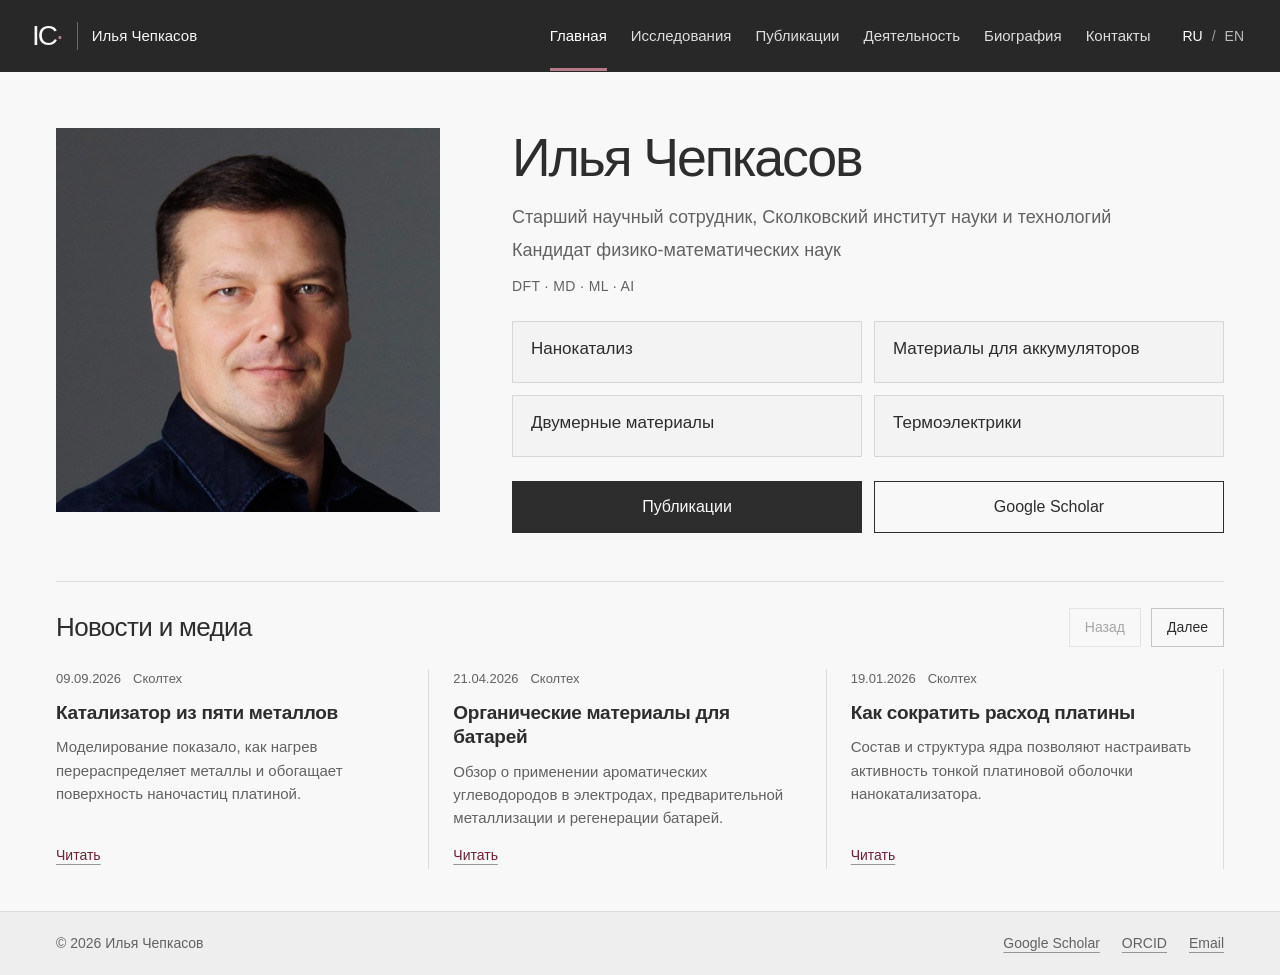
==== commit f48e3ec6: "Shorten homepage machine learning label to ML" ====
--- a/index.html
+++ b/index.html
@@ -1 +1 @@
-<!doctype html><html lang="ru"><head><meta charset="utf-8"><meta name="viewport" content="width=device-width, initial-scale=1"><meta name="robots" content="noindex,nofollow"><meta name="description" content="Илья Чепкасов — старший научный сотрудник Сколтеха. Вычислительное материаловедение, нанокатализ и материалы для энергетики."><title>Главная — Илья Чепкасов</title><link rel="icon" href="assets/images/mark.svg" type="image/svg+xml"><link rel="stylesheet" href="assets/css/styles.css"><script src="assets/js/publications-data.js" defer></script><script src="assets/js/main.js" defer></script></head><body data-title-ru="Главная — Илья Чепкасов" data-title-en="Home — Ilya Chepkasov" class="home"><a class="skip" href="#main"><span class="" data-ru="К содержанию" data-en="Skip to content">К содержанию</span></a><header class="site-header"><div class="header-inner"><a class="brand" href="index.html"><span class="brand-mark" aria-hidden="true">IC<span>·</span></span><span class="brand-name"><span class="" data-ru="Илья Чепкасов" data-en="Ilya Chepkasov">Илья Чепкасов</span></span></a><button id="menu-toggle" class="menu-toggle" aria-controls="nav" aria-expanded="false"><span class="" data-ru="Меню" data-en="Menu">Меню</span></button><nav id="nav" aria-label="Навигация" data-aria-ru="Навигация" data-aria-en="Main navigation"><a href="index.html" aria-current="page"><span class="" data-ru="Главная" data-en="Home">Главная</span></a><a href="research.html"><span class="" data-ru="Исследования" data-en="Research">Исследования</span></a><a href="publications.html"><span class="" data-ru="Публикации" data-en="Publications">Публикации</span></a><a href="activities.html"><span class="" data-ru="Деятельность" data-en="Activities">Деятельность</span></a><a href="cv.html"><span class="" data-ru="Биография" data-en="Biography">Биография</span></a><a href="contact.html"><span class="" data-ru="Контакты" data-en="Contact">Контакты</span></a></nav><div class="language" role="group" aria-label="Язык / Language"><button data-lang="ru" aria-pressed="true">RU</button><span>/</span><button data-lang="en" aria-pressed="false">EN</button></div></div></header><main id="main"><section class="hero container"><figure class="portrait"><img src="assets/images/portrait.jpg" alt="Илья Чепкасов" data-alt-ru="Илья Чепкасов" data-alt-en="Ilya Chepkasov" width="640" height="640" fetchpriority="high"></figure><div class="hero-copy"><div class="hero-identity"><h1><span class="" data-ru="Илья" data-en="Ilya">Илья</span> <span class="" data-ru="Чепкасов" data-en="Chepkasov">Чепкасов</span></h1><div class="hero-role"><p class="" data-ru="Старший научный сотрудник, Сколковский институт науки и технологий" data-en="Senior Research Scientist, Skolkovo Institute of Science and Technology">Старший научный сотрудник, Сколковский институт науки и технологий</p><p class="" data-ru="Кандидат физико-математических наук" data-en="PhD in condensed matter physics">Кандидат физико-математических наук</p></div><p class="hero-methods">DFT · MD · Machine Learning · AI</p></div><div class="research-chips"><a href="research.html?area=catalysis"><span class="" data-ru="Нанокатализ" data-en="Nanocatalysis">Нанокатализ</span></a><a href="research.html?area=batteries"><span class="" data-ru="Материалы для аккумуляторов" data-en="Battery materials">Материалы для аккумуляторов</span></a><a href="research.html?area=2d"><span class="" data-ru="Двумерные материалы" data-en="Two-dimensional materials">Двумерные материалы</span></a><a href="research.html?area=thermoelectrics"><span class="" data-ru="Термоэлектрики" data-en="Thermoelectrics">Термоэлектрики</span></a></div><div class="hero-actions"><a class="button" href="publications.html"><span class="" data-ru="Публикации" data-en="Publications">Публикации</span> </a><a class="button button-secondary" href="https://scholar.google.com/citations?user=uld736gAAAAJ" target="_blank" rel="noopener noreferrer"><span class="" data-ru="Google Scholar" data-en="Google Scholar">Google Scholar</span> </a></div></div></section><section class="home-news container" aria-labelledby="news-heading"><div class="news-heading"><h2 id="news-heading"><span class="" data-ru="Новости и медиа" data-en="News &amp; media">Новости и медиа</span></h2><div class="news-controls"><button id="news-prev" type="button" aria-controls="news-list"><span class="" data-ru="Назад" data-en="Previous">Назад</span></button><button id="news-next" type="button" aria-controls="news-list"><span class="" data-ru="Далее" data-en="Next">Далее</span></button></div></div><div id="news-list" class="news-list" tabindex="0" aria-label="Новости и медиа" data-aria-ru="Новости и медиа" data-aria-en="News and media"><article class="news-card"><div class="news-meta"><time datetime="2026-09-09">09.09.2026</time><span class="" data-ru="Сколтех" data-en="Skoltech">Сколтех</span></div><h3><a href="https://www.skoltech.ru/news/splav-pyati-metallov-rossijskie-uchenye-sozdali-sverhstabilnyj-katalizator-dlya-toplivnyh-elementov" target="_blank" rel="noopener noreferrer"><span class="" data-ru="Катализатор из пяти металлов" data-en="A five-metal catalyst">Катализатор из пяти металлов</span></a></h3><p class="" data-ru="Моделирование показало, как нагрев перераспределяет металлы и обогащает поверхность наночастиц платиной." data-en="Simulations revealed how heating redistributes metals and enriches nanoparticle surfaces with platinum.">Моделирование показало, как нагрев перераспределяет металлы и обогащает поверхность наночастиц платиной.</p><a class="text-link" href="https://www.skoltech.ru/news/splav-pyati-metallov-rossijskie-uchenye-sozdali-sverhstabilnyj-katalizator-dlya-toplivnyh-elementov" target="_blank" rel="noopener noreferrer"><span class="" data-ru="Читать" data-en="Read">Читать</span> </a></article><article class="news-card"><div class="news-meta"><time datetime="2026-04-21">21.04.2026</time><span class="" data-ru="Сколтех" data-en="Skoltech">Сколтех</span></div><h3><a href="https://www.skoltech.ru/news/batteries-naphthalene-and-anthracene-hydrocarbons-will-change-future-energy-storage" target="_blank" rel="noopener noreferrer"><span class="" data-ru="Органические материалы для батарей" data-en="Organic battery materials">Органические материалы для батарей</span></a></h3><p class="" data-ru="Обзор о применении ароматических углеводородов в электродах, предварительной металлизации и регенерации батарей." data-en="A review of aromatic hydrocarbons for electrodes, premetallation and battery regeneration.">Обзор о применении ароматических углеводородов в электродах, предварительной металлизации и регенерации батарей.</p><a class="text-link" href="https://www.skoltech.ru/news/batteries-naphthalene-and-anthracene-hydrocarbons-will-change-future-energy-storage" target="_blank" rel="noopener noreferrer"><span class="" data-ru="Читать" data-en="Read">Читать</span> </a></article><article class="news-card"><div class="news-meta"><time datetime="2026-01-19">19.01.2026</time><span class="" data-ru="Сколтех" data-en="Skoltech">Сколтех</span></div><h3><a href="https://www.skoltech.ru/news/skoltech-researchers-find-way-reduce-platinum-catalysts" target="_blank" rel="noopener noreferrer"><span class="" data-ru="Как сократить расход платины" data-en="Using platinum more efficiently">Как сократить расход платины</span></a></h3><p class="" data-ru="Состав и структура ядра позволяют настраивать активность тонкой платиновой оболочки нанокатализатора." data-en="The core composition and structure control the activity of a thin platinum shell in nanocatalysts.">Состав и структура ядра позволяют настраивать активность тонкой платиновой оболочки нанокатализатора.</p><a class="text-link" href="https://www.skoltech.ru/news/skoltech-researchers-find-way-reduce-platinum-catalysts" target="_blank" rel="noopener noreferrer"><span class="" data-ru="Читать" data-en="Read">Читать</span> </a></article><article class="news-card"><div class="news-meta"><time datetime="2025-12-10">10.12.2025</time><span class="" data-ru="Сколтех" data-en="Skoltech">Сколтех</span></div><h3><a href="https://www.skoltech.ru/news/safe-and-affordable-fast-charging-batteries-multilayered-alkali-metal-structures-open-door-energy-future" target="_blank" rel="noopener noreferrer"><span class="" data-ru="Многослойные аноды" data-en="Multilayer anodes">Многослойные аноды</span></a></h3><p class="" data-ru="В обзоре собраны результаты о слоях лития, натрия и калия в углеродных анодах и перспективах быстрой зарядки." data-en="A review brings together evidence on lithium, sodium and potassium layers in carbon anodes and prospects for fast charging.">В обзоре собраны результаты о слоях лития, натрия и калия в углеродных анодах и перспективах быстрой зарядки.</p><a class="text-link" href="https://www.skoltech.ru/news/safe-and-affordable-fast-charging-batteries-multilayered-alkali-metal-structures-open-door-energy-future" target="_blank" rel="noopener noreferrer"><span class="" data-ru="Читать" data-en="Read">Читать</span> </a></article><article class="news-card"><div class="news-meta"><time datetime="2025-11-26">26.11.2025</time><span class="" data-ru="Сколтех" data-en="Skoltech">Сколтех</span></div><h3><a href="https://www.skoltech.ru/news/rossijskie-uchyonye-ustanovili-prichinu-vysokoj-effektivnosti-elektrokatalizatorov-dlya-himicheskih-istochnikov-toka" target="_blank" rel="noopener noreferrer"><span class="" data-ru="Азотированный носитель Pt/C" data-en="Nitrogen-doped Pt/C support">Азотированный носитель Pt/C</span></a></h3><p class="" data-ru="Расчёты помогли объяснить, почему добавление азота в углеродный носитель улучшает работу платинового катализатора." data-en="Calculations helped explain why adding nitrogen to a carbon support improves platinum catalyst performance.">Расчёты помогли объяснить, почему добавление азота в углеродный носитель улучшает работу платинового катализатора.</p><a class="text-link" href="https://www.skoltech.ru/news/rossijskie-uchyonye-ustanovili-prichinu-vysokoj-effektivnosti-elektrokatalizatorov-dlya-himicheskih-istochnikov-toka" target="_blank" rel="noopener noreferrer"><span class="" data-ru="Читать" data-en="Read">Читать</span> </a></article><article class="news-card"><div class="news-meta"><time datetime="2025-10-08">08.10.2025</time><span class="" data-ru="Коммерсантъ · СМИ" data-en="Kommersant · Media">Коммерсантъ · СМИ</span></div><h3><a href="https://www.kommersant.ru/doc/8097907" target="_blank" rel="noopener noreferrer"><span class="" data-ru="Наночастицы будущего" data-en="Nanoparticles of the future">Наночастицы будущего</span></a></h3><p class="" data-ru="Илья Чепкасов и Александр Квашнин — о многокомпонентных нанокатализаторах и задачах их исследования." data-en="Ilya Chepkasov and Alexander Kvashnin discuss multicomponent nanocatalysts and the challenges of studying them.">Илья Чепкасов и Александр Квашнин — о многокомпонентных нанокатализаторах и задачах их исследования.</p><a class="text-link" href="https://www.kommersant.ru/doc/8097907" target="_blank" rel="noopener noreferrer"><span class="" data-ru="Читать" data-en="Read">Читать</span> </a></article><article class="news-card"><div class="news-meta"><time datetime="2025-08-26">26.08.2025</time><span class="" data-ru="Сколтех" data-en="Skoltech">Сколтех</span></div><h3><a href="https://www.skoltech.ru/news/method-found-improve-reliability-thermoelectrics-high-performance-generators" target="_blank" rel="noopener noreferrer"><span class="" data-ru="Механические свойства PbTe" data-en="Mechanical properties of PbTe">Механические свойства PbTe</span></a></h3><p class="" data-ru="Исследование показало, как дефекты и легирование меняют прочность и пластичность теллурида свинца." data-en="The study examined how defects and doping change the strength and ductility of lead telluride.">Исследование показало, как дефекты и легирование меняют прочность и пластичность теллурида свинца.</p><a class="text-link" href="https://www.skoltech.ru/news/method-found-improve-reliability-thermoelectrics-high-performance-generators" target="_blank" rel="noopener noreferrer"><span class="" data-ru="Читать" data-en="Read">Читать</span> </a></article><article class="news-card"><div class="news-meta"><time datetime="2025-04-09">09.04.2025</time><span class="" data-ru="Сколтех" data-en="Skoltech">Сколтех</span></div><h3><a href="https://www.skoltech.ru/news/amorphization-alters-nanocatalyst-properties-skoltech-research-shows-impact-structural-disorder" target="_blank" rel="noopener noreferrer"><span class="" data-ru="Неупорядоченные нанокатализаторы" data-en="Disordered nanocatalysts">Неупорядоченные нанокатализаторы</span></a></h3><p class="" data-ru="Изучено, как аморфизация и строение наночастиц иридия и палладия влияют на их каталитические свойства." data-en="A study of how amorphization and iridium–palladium nanoparticle structure affect catalytic properties.">Изучено, как аморфизация и строение наночастиц иридия и палладия влияют на их каталитические свойства.</p><a class="text-link" href="https://www.skoltech.ru/news/amorphization-alters-nanocatalyst-properties-skoltech-research-shows-impact-structural-disorder" target="_blank" rel="noopener noreferrer"><span class="" data-ru="Читать" data-en="Read">Читать</span> </a></article></div></section></main><footer><div class="container footer-inner"><span>© 2026 <span class="" data-ru="Илья Чепкасов" data-en="Ilya Chepkasov">Илья Чепкасов</span></span><div class="footer-links"><a class="text-link" href="https://scholar.google.com/citations?user=uld736gAAAAJ" target="_blank" rel="noopener noreferrer"><span class="" data-ru="Google Scholar" data-en="Google Scholar">Google Scholar</span> </a><a class="text-link" href="https://orcid.org/0000-0001-8376-2999" target="_blank" rel="noopener noreferrer"><span class="" data-ru="ORCID" data-en="ORCID">ORCID</span> </a><a href="mailto:I.Chepkasov@skoltech.ru">Email</a></div></div></footer></body></html>+<!doctype html><html lang="ru"><head><meta charset="utf-8"><meta name="viewport" content="width=device-width, initial-scale=1"><meta name="robots" content="noindex,nofollow"><meta name="description" content="Илья Чепкасов — старший научный сотрудник Сколтеха. Вычислительное материаловедение, нанокатализ и материалы для энергетики."><title>Главная — Илья Чепкасов</title><link rel="icon" href="assets/images/mark.svg" type="image/svg+xml"><link rel="stylesheet" href="assets/css/styles.css"><script src="assets/js/publications-data.js" defer></script><script src="assets/js/main.js" defer></script></head><body data-title-ru="Главная — Илья Чепкасов" data-title-en="Home — Ilya Chepkasov" class="home"><a class="skip" href="#main"><span class="" data-ru="К содержанию" data-en="Skip to content">К содержанию</span></a><header class="site-header"><div class="header-inner"><a class="brand" href="index.html"><span class="brand-mark" aria-hidden="true">IC<span>·</span></span><span class="brand-name"><span class="" data-ru="Илья Чепкасов" data-en="Ilya Chepkasov">Илья Чепкасов</span></span></a><button id="menu-toggle" class="menu-toggle" aria-controls="nav" aria-expanded="false"><span class="" data-ru="Меню" data-en="Menu">Меню</span></button><nav id="nav" aria-label="Навигация" data-aria-ru="Навигация" data-aria-en="Main navigation"><a href="index.html" aria-current="page"><span class="" data-ru="Главная" data-en="Home">Главная</span></a><a href="research.html"><span class="" data-ru="Исследования" data-en="Research">Исследования</span></a><a href="publications.html"><span class="" data-ru="Публикации" data-en="Publications">Публикации</span></a><a href="activities.html"><span class="" data-ru="Деятельность" data-en="Activities">Деятельность</span></a><a href="cv.html"><span class="" data-ru="Биография" data-en="Biography">Биография</span></a><a href="contact.html"><span class="" data-ru="Контакты" data-en="Contact">Контакты</span></a></nav><div class="language" role="group" aria-label="Язык / Language"><button data-lang="ru" aria-pressed="true">RU</button><span>/</span><button data-lang="en" aria-pressed="false">EN</button></div></div></header><main id="main"><section class="hero container"><figure class="portrait"><img src="assets/images/portrait.jpg" alt="Илья Чепкасов" data-alt-ru="Илья Чепкасов" data-alt-en="Ilya Chepkasov" width="640" height="640" fetchpriority="high"></figure><div class="hero-copy"><div class="hero-identity"><h1><span class="" data-ru="Илья" data-en="Ilya">Илья</span> <span class="" data-ru="Чепкасов" data-en="Chepkasov">Чепкасов</span></h1><div class="hero-role"><p class="" data-ru="Старший научный сотрудник, Сколковский институт науки и технологий" data-en="Senior Research Scientist, Skolkovo Institute of Science and Technology">Старший научный сотрудник, Сколковский институт науки и технологий</p><p class="" data-ru="Кандидат физико-математических наук" data-en="PhD in condensed matter physics">Кандидат физико-математических наук</p></div><p class="hero-methods">DFT · MD · ML · AI</p></div><div class="research-chips"><a href="research.html?area=catalysis"><span class="" data-ru="Нанокатализ" data-en="Nanocatalysis">Нанокатализ</span></a><a href="research.html?area=batteries"><span class="" data-ru="Материалы для аккумуляторов" data-en="Battery materials">Материалы для аккумуляторов</span></a><a href="research.html?area=2d"><span class="" data-ru="Двумерные материалы" data-en="Two-dimensional materials">Двумерные материалы</span></a><a href="research.html?area=thermoelectrics"><span class="" data-ru="Термоэлектрики" data-en="Thermoelectrics">Термоэлектрики</span></a></div><div class="hero-actions"><a class="button" href="publications.html"><span class="" data-ru="Публикации" data-en="Publications">Публикации</span> </a><a class="button button-secondary" href="https://scholar.google.com/citations?user=uld736gAAAAJ" target="_blank" rel="noopener noreferrer"><span class="" data-ru="Google Scholar" data-en="Google Scholar">Google Scholar</span> </a></div></div></section><section class="home-news container" aria-labelledby="news-heading"><div class="news-heading"><h2 id="news-heading"><span class="" data-ru="Новости и медиа" data-en="News &amp; media">Новости и медиа</span></h2><div class="news-controls"><button id="news-prev" type="button" aria-controls="news-list"><span class="" data-ru="Назад" data-en="Previous">Назад</span></button><button id="news-next" type="button" aria-controls="news-list"><span class="" data-ru="Далее" data-en="Next">Далее</span></button></div></div><div id="news-list" class="news-list" tabindex="0" aria-label="Новости и медиа" data-aria-ru="Новости и медиа" data-aria-en="News and media"><article class="news-card"><div class="news-meta"><time datetime="2026-09-09">09.09.2026</time><span class="" data-ru="Сколтех" data-en="Skoltech">Сколтех</span></div><h3><a href="https://www.skoltech.ru/news/splav-pyati-metallov-rossijskie-uchenye-sozdali-sverhstabilnyj-katalizator-dlya-toplivnyh-elementov" target="_blank" rel="noopener noreferrer"><span class="" data-ru="Катализатор из пяти металлов" data-en="A five-metal catalyst">Катализатор из пяти металлов</span></a></h3><p class="" data-ru="Моделирование показало, как нагрев перераспределяет металлы и обогащает поверхность наночастиц платиной." data-en="Simulations revealed how heating redistributes metals and enriches nanoparticle surfaces with platinum.">Моделирование показало, как нагрев перераспределяет металлы и обогащает поверхность наночастиц платиной.</p><a class="text-link" href="https://www.skoltech.ru/news/splav-pyati-metallov-rossijskie-uchenye-sozdali-sverhstabilnyj-katalizator-dlya-toplivnyh-elementov" target="_blank" rel="noopener noreferrer"><span class="" data-ru="Читать" data-en="Read">Читать</span> </a></article><article class="news-card"><div class="news-meta"><time datetime="2026-04-21">21.04.2026</time><span class="" data-ru="Сколтех" data-en="Skoltech">Сколтех</span></div><h3><a href="https://www.skoltech.ru/news/batteries-naphthalene-and-anthracene-hydrocarbons-will-change-future-energy-storage" target="_blank" rel="noopener noreferrer"><span class="" data-ru="Органические материалы для батарей" data-en="Organic battery materials">Органические материалы для батарей</span></a></h3><p class="" data-ru="Обзор о применении ароматических углеводородов в электродах, предварительной металлизации и регенерации батарей." data-en="A review of aromatic hydrocarbons for electrodes, premetallation and battery regeneration.">Обзор о применении ароматических углеводородов в электродах, предварительной металлизации и регенерации батарей.</p><a class="text-link" href="https://www.skoltech.ru/news/batteries-naphthalene-and-anthracene-hydrocarbons-will-change-future-energy-storage" target="_blank" rel="noopener noreferrer"><span class="" data-ru="Читать" data-en="Read">Читать</span> </a></article><article class="news-card"><div class="news-meta"><time datetime="2026-01-19">19.01.2026</time><span class="" data-ru="Сколтех" data-en="Skoltech">Сколтех</span></div><h3><a href="https://www.skoltech.ru/news/skoltech-researchers-find-way-reduce-platinum-catalysts" target="_blank" rel="noopener noreferrer"><span class="" data-ru="Как сократить расход платины" data-en="Using platinum more efficiently">Как сократить расход платины</span></a></h3><p class="" data-ru="Состав и структура ядра позволяют настраивать активность тонкой платиновой оболочки нанокатализатора." data-en="The core composition and structure control the activity of a thin platinum shell in nanocatalysts.">Состав и структура ядра позволяют настраивать активность тонкой платиновой оболочки нанокатализатора.</p><a class="text-link" href="https://www.skoltech.ru/news/skoltech-researchers-find-way-reduce-platinum-catalysts" target="_blank" rel="noopener noreferrer"><span class="" data-ru="Читать" data-en="Read">Читать</span> </a></article><article class="news-card"><div class="news-meta"><time datetime="2025-12-10">10.12.2025</time><span class="" data-ru="Сколтех" data-en="Skoltech">Сколтех</span></div><h3><a href="https://www.skoltech.ru/news/safe-and-affordable-fast-charging-batteries-multilayered-alkali-metal-structures-open-door-energy-future" target="_blank" rel="noopener noreferrer"><span class="" data-ru="Многослойные аноды" data-en="Multilayer anodes">Многослойные аноды</span></a></h3><p class="" data-ru="В обзоре собраны результаты о слоях лития, натрия и калия в углеродных анодах и перспективах быстрой зарядки." data-en="A review brings together evidence on lithium, sodium and potassium layers in carbon anodes and prospects for fast charging.">В обзоре собраны результаты о слоях лития, натрия и калия в углеродных анодах и перспективах быстрой зарядки.</p><a class="text-link" href="https://www.skoltech.ru/news/safe-and-affordable-fast-charging-batteries-multilayered-alkali-metal-structures-open-door-energy-future" target="_blank" rel="noopener noreferrer"><span class="" data-ru="Читать" data-en="Read">Читать</span> </a></article><article class="news-card"><div class="news-meta"><time datetime="2025-11-26">26.11.2025</time><span class="" data-ru="Сколтех" data-en="Skoltech">Сколтех</span></div><h3><a href="https://www.skoltech.ru/news/rossijskie-uchyonye-ustanovili-prichinu-vysokoj-effektivnosti-elektrokatalizatorov-dlya-himicheskih-istochnikov-toka" target="_blank" rel="noopener noreferrer"><span class="" data-ru="Азотированный носитель Pt/C" data-en="Nitrogen-doped Pt/C support">Азотированный носитель Pt/C</span></a></h3><p class="" data-ru="Расчёты помогли объяснить, почему добавление азота в углеродный носитель улучшает работу платинового катализатора." data-en="Calculations helped explain why adding nitrogen to a carbon support improves platinum catalyst performance.">Расчёты помогли объяснить, почему добавление азота в углеродный носитель улучшает работу платинового катализатора.</p><a class="text-link" href="https://www.skoltech.ru/news/rossijskie-uchyonye-ustanovili-prichinu-vysokoj-effektivnosti-elektrokatalizatorov-dlya-himicheskih-istochnikov-toka" target="_blank" rel="noopener noreferrer"><span class="" data-ru="Читать" data-en="Read">Читать</span> </a></article><article class="news-card"><div class="news-meta"><time datetime="2025-10-08">08.10.2025</time><span class="" data-ru="Коммерсантъ · СМИ" data-en="Kommersant · Media">Коммерсантъ · СМИ</span></div><h3><a href="https://www.kommersant.ru/doc/8097907" target="_blank" rel="noopener noreferrer"><span class="" data-ru="Наночастицы будущего" data-en="Nanoparticles of the future">Наночастицы будущего</span></a></h3><p class="" data-ru="Илья Чепкасов и Александр Квашнин — о многокомпонентных нанокатализаторах и задачах их исследования." data-en="Ilya Chepkasov and Alexander Kvashnin discuss multicomponent nanocatalysts and the challenges of studying them.">Илья Чепкасов и Александр Квашнин — о многокомпонентных нанокатализаторах и задачах их исследования.</p><a class="text-link" href="https://www.kommersant.ru/doc/8097907" target="_blank" rel="noopener noreferrer"><span class="" data-ru="Читать" data-en="Read">Читать</span> </a></article><article class="news-card"><div class="news-meta"><time datetime="2025-08-26">26.08.2025</time><span class="" data-ru="Сколтех" data-en="Skoltech">Сколтех</span></div><h3><a href="https://www.skoltech.ru/news/method-found-improve-reliability-thermoelectrics-high-performance-generators" target="_blank" rel="noopener noreferrer"><span class="" data-ru="Механические свойства PbTe" data-en="Mechanical properties of PbTe">Механические свойства PbTe</span></a></h3><p class="" data-ru="Исследование показало, как дефекты и легирование меняют прочность и пластичность теллурида свинца." data-en="The study examined how defects and doping change the strength and ductility of lead telluride.">Исследование показало, как дефекты и легирование меняют прочность и пластичность теллурида свинца.</p><a class="text-link" href="https://www.skoltech.ru/news/method-found-improve-reliability-thermoelectrics-high-performance-generators" target="_blank" rel="noopener noreferrer"><span class="" data-ru="Читать" data-en="Read">Читать</span> </a></article><article class="news-card"><div class="news-meta"><time datetime="2025-04-09">09.04.2025</time><span class="" data-ru="Сколтех" data-en="Skoltech">Сколтех</span></div><h3><a href="https://www.skoltech.ru/news/amorphization-alters-nanocatalyst-properties-skoltech-research-shows-impact-structural-disorder" target="_blank" rel="noopener noreferrer"><span class="" data-ru="Неупорядоченные нанокатализаторы" data-en="Disordered nanocatalysts">Неупорядоченные нанокатализаторы</span></a></h3><p class="" data-ru="Изучено, как аморфизация и строение наночастиц иридия и палладия влияют на их каталитические свойства." data-en="A study of how amorphization and iridium–palladium nanoparticle structure affect catalytic properties.">Изучено, как аморфизация и строение наночастиц иридия и палладия влияют на их каталитические свойства.</p><a class="text-link" href="https://www.skoltech.ru/news/amorphization-alters-nanocatalyst-properties-skoltech-research-shows-impact-structural-disorder" target="_blank" rel="noopener noreferrer"><span class="" data-ru="Читать" data-en="Read">Читать</span> </a></article></div></section></main><footer><div class="container footer-inner"><span>© 2026 <span class="" data-ru="Илья Чепкасов" data-en="Ilya Chepkasov">Илья Чепкасов</span></span><div class="footer-links"><a class="text-link" href="https://scholar.google.com/citations?user=uld736gAAAAJ" target="_blank" rel="noopener noreferrer"><span class="" data-ru="Google Scholar" data-en="Google Scholar">Google Scholar</span> </a><a class="text-link" href="https://orcid.org/0000-0001-8376-2999" target="_blank" rel="noopener noreferrer"><span class="" data-ru="ORCID" data-en="ORCID">ORCID</span> </a><a href="mailto:I.Chepkasov@skoltech.ru">Email</a></div></div></footer></body></html>
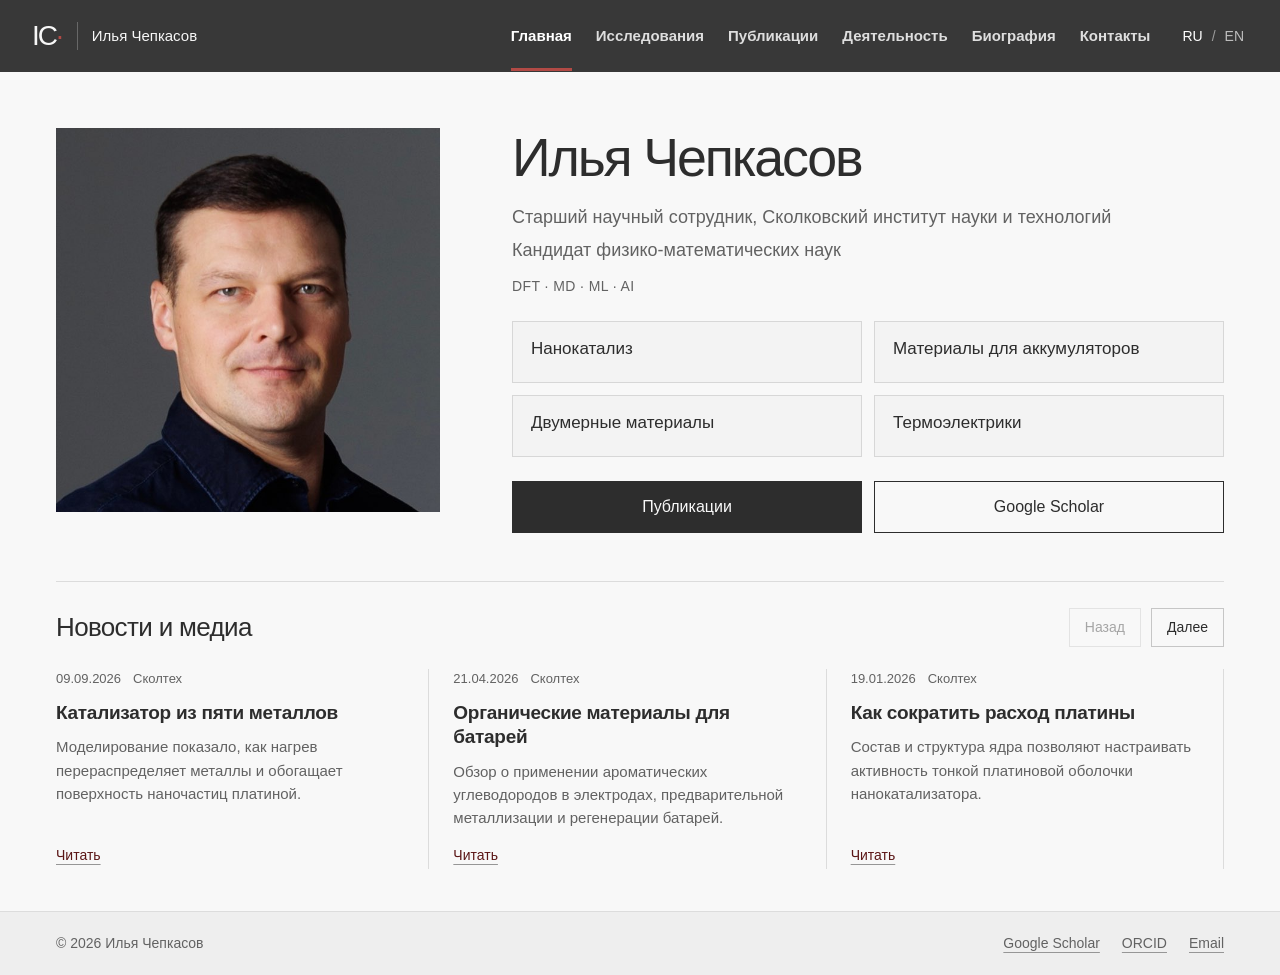
==== commit cd70a1f2: "Add verified IOCD PDFs to publication catalog" ====
--- a/index.html
+++ b/index.html
@@ -1 +1 @@
-<!doctype html><html lang="ru"><head><meta charset="utf-8"><meta name="viewport" content="width=device-width, initial-scale=1"><meta name="robots" content="noindex,nofollow"><meta name="description" content="Илья Чепкасов — старший научный сотрудник Сколтеха. Вычислительное материаловедение, нанокатализ и материалы для энергетики."><title>Главная — Илья Чепкасов</title><link rel="icon" href="assets/images/mark.svg" type="image/svg+xml"><link rel="stylesheet" href="assets/css/styles.css"><script src="assets/js/publications-data.js" defer></script><script src="assets/js/main.js" defer></script></head><body data-title-ru="Главная — Илья Чепкасов" data-title-en="Home — Ilya Chepkasov" class="home"><a class="skip" href="#main"><span class="" data-ru="К содержанию" data-en="Skip to content">К содержанию</span></a><header class="site-header"><div class="header-inner"><a class="brand" href="index.html"><span class="brand-mark" aria-hidden="true">IC<span>·</span></span><span class="brand-name"><span class="" data-ru="Илья Чепкасов" data-en="Ilya Chepkasov">Илья Чепкасов</span></span></a><button id="menu-toggle" class="menu-toggle" aria-controls="nav" aria-expanded="false"><span class="" data-ru="Меню" data-en="Menu">Меню</span></button><nav id="nav" aria-label="Навигация" data-aria-ru="Навигация" data-aria-en="Main navigation"><a href="index.html" aria-current="page"><span class="" data-ru="Главная" data-en="Home">Главная</span></a><a href="research.html"><span class="" data-ru="Исследования" data-en="Research">Исследования</span></a><a href="publications.html"><span class="" data-ru="Публикации" data-en="Publications">Публикации</span></a><a href="activities.html"><span class="" data-ru="Деятельность" data-en="Activities">Деятельность</span></a><a href="cv.html"><span class="" data-ru="Биография" data-en="Biography">Биография</span></a><a href="contact.html"><span class="" data-ru="Контакты" data-en="Contact">Контакты</span></a></nav><div class="language" role="group" aria-label="Язык / Language"><button data-lang="ru" aria-pressed="true">RU</button><span>/</span><button data-lang="en" aria-pressed="false">EN</button></div></div></header><main id="main"><section class="hero container"><figure class="portrait"><img src="assets/images/portrait.jpg" alt="Илья Чепкасов" data-alt-ru="Илья Чепкасов" data-alt-en="Ilya Chepkasov" width="640" height="640" fetchpriority="high"></figure><div class="hero-copy"><div class="hero-identity"><h1><span class="" data-ru="Илья" data-en="Ilya">Илья</span> <span class="" data-ru="Чепкасов" data-en="Chepkasov">Чепкасов</span></h1><div class="hero-role"><p class="" data-ru="Старший научный сотрудник, Сколковский институт науки и технологий" data-en="Senior Research Scientist, Skolkovo Institute of Science and Technology">Старший научный сотрудник, Сколковский институт науки и технологий</p><p class="" data-ru="Кандидат физико-математических наук" data-en="PhD in condensed matter physics">Кандидат физико-математических наук</p></div><p class="hero-methods">DFT · MD · ML · AI</p></div><div class="research-chips"><a href="research.html?area=catalysis"><span class="" data-ru="Нанокатализ" data-en="Nanocatalysis">Нанокатализ</span></a><a href="research.html?area=batteries"><span class="" data-ru="Материалы для аккумуляторов" data-en="Battery materials">Материалы для аккумуляторов</span></a><a href="research.html?area=2d"><span class="" data-ru="Двумерные материалы" data-en="Two-dimensional materials">Двумерные материалы</span></a><a href="research.html?area=thermoelectrics"><span class="" data-ru="Термоэлектрики" data-en="Thermoelectrics">Термоэлектрики</span></a></div><div class="hero-actions"><a class="button" href="publications.html"><span class="" data-ru="Публикации" data-en="Publications">Публикации</span> </a><a class="button button-secondary" href="https://scholar.google.com/citations?user=uld736gAAAAJ" target="_blank" rel="noopener noreferrer"><span class="" data-ru="Google Scholar" data-en="Google Scholar">Google Scholar</span> </a></div></div></section><section class="home-news container" aria-labelledby="news-heading"><div class="news-heading"><h2 id="news-heading"><span class="" data-ru="Новости и медиа" data-en="News &amp; media">Новости и медиа</span></h2><div class="news-controls"><button id="news-prev" type="button" aria-controls="news-list"><span class="" data-ru="Назад" data-en="Previous">Назад</span></button><button id="news-next" type="button" aria-controls="news-list"><span class="" data-ru="Далее" data-en="Next">Далее</span></button></div></div><div id="news-list" class="news-list" tabindex="0" aria-label="Новости и медиа" data-aria-ru="Новости и медиа" data-aria-en="News and media"><article class="news-card"><div class="news-meta"><time datetime="2026-09-09">09.09.2026</time><span class="" data-ru="Сколтех" data-en="Skoltech">Сколтех</span></div><h3><a href="https://www.skoltech.ru/news/splav-pyati-metallov-rossijskie-uchenye-sozdali-sverhstabilnyj-katalizator-dlya-toplivnyh-elementov" target="_blank" rel="noopener noreferrer"><span class="" data-ru="Катализатор из пяти металлов" data-en="A five-metal catalyst">Катализатор из пяти металлов</span></a></h3><p class="" data-ru="Моделирование показало, как нагрев перераспределяет металлы и обогащает поверхность наночастиц платиной." data-en="Simulations revealed how heating redistributes metals and enriches nanoparticle surfaces with platinum.">Моделирование показало, как нагрев перераспределяет металлы и обогащает поверхность наночастиц платиной.</p><a class="text-link" href="https://www.skoltech.ru/news/splav-pyati-metallov-rossijskie-uchenye-sozdali-sverhstabilnyj-katalizator-dlya-toplivnyh-elementov" target="_blank" rel="noopener noreferrer"><span class="" data-ru="Читать" data-en="Read">Читать</span> </a></article><article class="news-card"><div class="news-meta"><time datetime="2026-04-21">21.04.2026</time><span class="" data-ru="Сколтех" data-en="Skoltech">Сколтех</span></div><h3><a href="https://www.skoltech.ru/news/batteries-naphthalene-and-anthracene-hydrocarbons-will-change-future-energy-storage" target="_blank" rel="noopener noreferrer"><span class="" data-ru="Органические материалы для батарей" data-en="Organic battery materials">Органические материалы для батарей</span></a></h3><p class="" data-ru="Обзор о применении ароматических углеводородов в электродах, предварительной металлизации и регенерации батарей." data-en="A review of aromatic hydrocarbons for electrodes, premetallation and battery regeneration.">Обзор о применении ароматических углеводородов в электродах, предварительной металлизации и регенерации батарей.</p><a class="text-link" href="https://www.skoltech.ru/news/batteries-naphthalene-and-anthracene-hydrocarbons-will-change-future-energy-storage" target="_blank" rel="noopener noreferrer"><span class="" data-ru="Читать" data-en="Read">Читать</span> </a></article><article class="news-card"><div class="news-meta"><time datetime="2026-01-19">19.01.2026</time><span class="" data-ru="Сколтех" data-en="Skoltech">Сколтех</span></div><h3><a href="https://www.skoltech.ru/news/skoltech-researchers-find-way-reduce-platinum-catalysts" target="_blank" rel="noopener noreferrer"><span class="" data-ru="Как сократить расход платины" data-en="Using platinum more efficiently">Как сократить расход платины</span></a></h3><p class="" data-ru="Состав и структура ядра позволяют настраивать активность тонкой платиновой оболочки нанокатализатора." data-en="The core composition and structure control the activity of a thin platinum shell in nanocatalysts.">Состав и структура ядра позволяют настраивать активность тонкой платиновой оболочки нанокатализатора.</p><a class="text-link" href="https://www.skoltech.ru/news/skoltech-researchers-find-way-reduce-platinum-catalysts" target="_blank" rel="noopener noreferrer"><span class="" data-ru="Читать" data-en="Read">Читать</span> </a></article><article class="news-card"><div class="news-meta"><time datetime="2025-12-10">10.12.2025</time><span class="" data-ru="Сколтех" data-en="Skoltech">Сколтех</span></div><h3><a href="https://www.skoltech.ru/news/safe-and-affordable-fast-charging-batteries-multilayered-alkali-metal-structures-open-door-energy-future" target="_blank" rel="noopener noreferrer"><span class="" data-ru="Многослойные аноды" data-en="Multilayer anodes">Многослойные аноды</span></a></h3><p class="" data-ru="В обзоре собраны результаты о слоях лития, натрия и калия в углеродных анодах и перспективах быстрой зарядки." data-en="A review brings together evidence on lithium, sodium and potassium layers in carbon anodes and prospects for fast charging.">В обзоре собраны результаты о слоях лития, натрия и калия в углеродных анодах и перспективах быстрой зарядки.</p><a class="text-link" href="https://www.skoltech.ru/news/safe-and-affordable-fast-charging-batteries-multilayered-alkali-metal-structures-open-door-energy-future" target="_blank" rel="noopener noreferrer"><span class="" data-ru="Читать" data-en="Read">Читать</span> </a></article><article class="news-card"><div class="news-meta"><time datetime="2025-11-26">26.11.2025</time><span class="" data-ru="Сколтех" data-en="Skoltech">Сколтех</span></div><h3><a href="https://www.skoltech.ru/news/rossijskie-uchyonye-ustanovili-prichinu-vysokoj-effektivnosti-elektrokatalizatorov-dlya-himicheskih-istochnikov-toka" target="_blank" rel="noopener noreferrer"><span class="" data-ru="Азотированный носитель Pt/C" data-en="Nitrogen-doped Pt/C support">Азотированный носитель Pt/C</span></a></h3><p class="" data-ru="Расчёты помогли объяснить, почему добавление азота в углеродный носитель улучшает работу платинового катализатора." data-en="Calculations helped explain why adding nitrogen to a carbon support improves platinum catalyst performance.">Расчёты помогли объяснить, почему добавление азота в углеродный носитель улучшает работу платинового катализатора.</p><a class="text-link" href="https://www.skoltech.ru/news/rossijskie-uchyonye-ustanovili-prichinu-vysokoj-effektivnosti-elektrokatalizatorov-dlya-himicheskih-istochnikov-toka" target="_blank" rel="noopener noreferrer"><span class="" data-ru="Читать" data-en="Read">Читать</span> </a></article><article class="news-card"><div class="news-meta"><time datetime="2025-10-08">08.10.2025</time><span class="" data-ru="Коммерсантъ · СМИ" data-en="Kommersant · Media">Коммерсантъ · СМИ</span></div><h3><a href="https://www.kommersant.ru/doc/8097907" target="_blank" rel="noopener noreferrer"><span class="" data-ru="Наночастицы будущего" data-en="Nanoparticles of the future">Наночастицы будущего</span></a></h3><p class="" data-ru="Илья Чепкасов и Александр Квашнин — о многокомпонентных нанокатализаторах и задачах их исследования." data-en="Ilya Chepkasov and Alexander Kvashnin discuss multicomponent nanocatalysts and the challenges of studying them.">Илья Чепкасов и Александр Квашнин — о многокомпонентных нанокатализаторах и задачах их исследования.</p><a class="text-link" href="https://www.kommersant.ru/doc/8097907" target="_blank" rel="noopener noreferrer"><span class="" data-ru="Читать" data-en="Read">Читать</span> </a></article><article class="news-card"><div class="news-meta"><time datetime="2025-08-26">26.08.2025</time><span class="" data-ru="Сколтех" data-en="Skoltech">Сколтех</span></div><h3><a href="https://www.skoltech.ru/news/method-found-improve-reliability-thermoelectrics-high-performance-generators" target="_blank" rel="noopener noreferrer"><span class="" data-ru="Механические свойства PbTe" data-en="Mechanical properties of PbTe">Механические свойства PbTe</span></a></h3><p class="" data-ru="Исследование показало, как дефекты и легирование меняют прочность и пластичность теллурида свинца." data-en="The study examined how defects and doping change the strength and ductility of lead telluride.">Исследование показало, как дефекты и легирование меняют прочность и пластичность теллурида свинца.</p><a class="text-link" href="https://www.skoltech.ru/news/method-found-improve-reliability-thermoelectrics-high-performance-generators" target="_blank" rel="noopener noreferrer"><span class="" data-ru="Читать" data-en="Read">Читать</span> </a></article><article class="news-card"><div class="news-meta"><time datetime="2025-04-09">09.04.2025</time><span class="" data-ru="Сколтех" data-en="Skoltech">Сколтех</span></div><h3><a href="https://www.skoltech.ru/news/amorphization-alters-nanocatalyst-properties-skoltech-research-shows-impact-structural-disorder" target="_blank" rel="noopener noreferrer"><span class="" data-ru="Неупорядоченные нанокатализаторы" data-en="Disordered nanocatalysts">Неупорядоченные нанокатализаторы</span></a></h3><p class="" data-ru="Изучено, как аморфизация и строение наночастиц иридия и палладия влияют на их каталитические свойства." data-en="A study of how amorphization and iridium–palladium nanoparticle structure affect catalytic properties.">Изучено, как аморфизация и строение наночастиц иридия и палладия влияют на их каталитические свойства.</p><a class="text-link" href="https://www.skoltech.ru/news/amorphization-alters-nanocatalyst-properties-skoltech-research-shows-impact-structural-disorder" target="_blank" rel="noopener noreferrer"><span class="" data-ru="Читать" data-en="Read">Читать</span> </a></article></div></section></main><footer><div class="container footer-inner"><span>© 2026 <span class="" data-ru="Илья Чепкасов" data-en="Ilya Chepkasov">Илья Чепкасов</span></span><div class="footer-links"><a class="text-link" href="https://scholar.google.com/citations?user=uld736gAAAAJ" target="_blank" rel="noopener noreferrer"><span class="" data-ru="Google Scholar" data-en="Google Scholar">Google Scholar</span> </a><a class="text-link" href="https://orcid.org/0000-0001-8376-2999" target="_blank" rel="noopener noreferrer"><span class="" data-ru="ORCID" data-en="ORCID">ORCID</span> </a><a href="mailto:I.Chepkasov@skoltech.ru">Email</a></div></div></footer></body></html>+<!doctype html><html lang="ru"><head><meta charset="utf-8"><meta name="viewport" content="width=device-width, initial-scale=1"><meta name="robots" content="noindex,nofollow"><meta name="description" content="Илья Чепкасов — старший научный сотрудник Сколтеха. Вычислительное материаловедение, нанокатализ и материалы для энергетики."><title>Главная — Илья Чепкасов</title><link rel="icon" href="assets/images/mark.svg" type="image/svg+xml"><link rel="stylesheet" href="assets/css/styles.css?v=20261006-pdfs"><script src="assets/js/publications-data.js?v=20261006-pdfs" defer></script><script src="assets/js/main.js?v=20261006-pdfs" defer></script></head><body data-title-ru="Главная — Илья Чепкасов" data-title-en="Home — Ilya Chepkasov" class="home"><a class="skip" href="#main"><span class="" data-ru="К содержанию" data-en="Skip to content">К содержанию</span></a><header class="site-header"><div class="header-inner"><a class="brand" href="index.html"><span class="brand-mark" aria-hidden="true">IC<span>·</span></span><span class="brand-name"><span class="" data-ru="Илья Чепкасов" data-en="Ilya Chepkasov">Илья Чепкасов</span></span></a><button id="menu-toggle" class="menu-toggle" aria-controls="nav" aria-expanded="false"><span class="" data-ru="Меню" data-en="Menu">Меню</span></button><nav id="nav" aria-label="Навигация" data-aria-ru="Навигация" data-aria-en="Main navigation"><a href="index.html" aria-current="page"><span class="" data-ru="Главная" data-en="Home">Главная</span></a><a href="research.html"><span class="" data-ru="Исследования" data-en="Research">Исследования</span></a><a href="publications.html"><span class="" data-ru="Публикации" data-en="Publications">Публикации</span></a><a href="activities.html"><span class="" data-ru="Деятельность" data-en="Activities">Деятельность</span></a><a href="cv.html"><span class="" data-ru="Биография" data-en="Biography">Биография</span></a><a href="contact.html"><span class="" data-ru="Контакты" data-en="Contact">Контакты</span></a></nav><div class="language" role="group" aria-label="Язык / Language"><button data-lang="ru" aria-pressed="true">RU</button><span>/</span><button data-lang="en" aria-pressed="false">EN</button></div></div></header><main id="main"><section class="hero container"><figure class="portrait"><img src="assets/images/portrait.jpg" alt="Илья Чепкасов" data-alt-ru="Илья Чепкасов" data-alt-en="Ilya Chepkasov" width="640" height="640" fetchpriority="high"></figure><div class="hero-copy"><div class="hero-identity"><h1><span class="" data-ru="Илья" data-en="Ilya">Илья</span> <span class="" data-ru="Чепкасов" data-en="Chepkasov">Чепкасов</span></h1><div class="hero-role"><p class="" data-ru="Старший научный сотрудник, Сколковский институт науки и технологий" data-en="Senior Research Scientist, Skolkovo Institute of Science and Technology">Старший научный сотрудник, Сколковский институт науки и технологий</p><p class="" data-ru="Кандидат физико-математических наук" data-en="PhD in condensed matter physics">Кандидат физико-математических наук</p></div><p class="hero-methods">DFT · MD · ML · AI</p></div><div class="research-chips"><a href="research.html?area=catalysis"><span class="" data-ru="Нанокатализ" data-en="Nanocatalysis">Нанокатализ</span></a><a href="research.html?area=batteries"><span class="" data-ru="Материалы для аккумуляторов" data-en="Battery materials">Материалы для аккумуляторов</span></a><a href="research.html?area=2d"><span class="" data-ru="Двумерные материалы" data-en="Two-dimensional materials">Двумерные материалы</span></a><a href="research.html?area=thermoelectrics"><span class="" data-ru="Термоэлектрики" data-en="Thermoelectrics">Термоэлектрики</span></a></div><div class="hero-actions"><a class="button" href="publications.html"><span class="" data-ru="Публикации" data-en="Publications">Публикации</span> </a><a class="button button-secondary" href="https://scholar.google.com/citations?user=uld736gAAAAJ" target="_blank" rel="noopener noreferrer"><span class="" data-ru="Google Scholar" data-en="Google Scholar">Google Scholar</span> </a></div></div></section><section class="home-news container" aria-labelledby="news-heading"><div class="news-heading"><h2 id="news-heading"><span class="" data-ru="Новости и медиа" data-en="News &amp; media">Новости и медиа</span></h2><div class="news-controls"><button id="news-prev" type="button" aria-controls="news-list"><span class="" data-ru="Назад" data-en="Previous">Назад</span></button><button id="news-next" type="button" aria-controls="news-list"><span class="" data-ru="Далее" data-en="Next">Далее</span></button></div></div><div id="news-list" class="news-list" tabindex="0" aria-label="Новости и медиа" data-aria-ru="Новости и медиа" data-aria-en="News and media"><article class="news-card"><div class="news-meta"><time datetime="2026-09-09">09.09.2026</time><span class="" data-ru="Сколтех" data-en="Skoltech">Сколтех</span></div><h3><a href="https://www.skoltech.ru/news/splav-pyati-metallov-rossijskie-uchenye-sozdali-sverhstabilnyj-katalizator-dlya-toplivnyh-elementov" target="_blank" rel="noopener noreferrer"><span class="" data-ru="Катализатор из пяти металлов" data-en="A five-metal catalyst">Катализатор из пяти металлов</span></a></h3><p class="" data-ru="Моделирование показало, как нагрев перераспределяет металлы и обогащает поверхность наночастиц платиной." data-en="Simulations revealed how heating redistributes metals and enriches nanoparticle surfaces with platinum.">Моделирование показало, как нагрев перераспределяет металлы и обогащает поверхность наночастиц платиной.</p><a class="text-link" href="https://www.skoltech.ru/news/splav-pyati-metallov-rossijskie-uchenye-sozdali-sverhstabilnyj-katalizator-dlya-toplivnyh-elementov" target="_blank" rel="noopener noreferrer"><span class="" data-ru="Читать" data-en="Read">Читать</span> </a></article><article class="news-card"><div class="news-meta"><time datetime="2026-04-21">21.04.2026</time><span class="" data-ru="Сколтех" data-en="Skoltech">Сколтех</span></div><h3><a href="https://www.skoltech.ru/news/batteries-naphthalene-and-anthracene-hydrocarbons-will-change-future-energy-storage" target="_blank" rel="noopener noreferrer"><span class="" data-ru="Органические материалы для батарей" data-en="Organic battery materials">Органические материалы для батарей</span></a></h3><p class="" data-ru="Обзор о применении ароматических углеводородов в электродах, предварительной металлизации и регенерации батарей." data-en="A review of aromatic hydrocarbons for electrodes, premetallation and battery regeneration.">Обзор о применении ароматических углеводородов в электродах, предварительной металлизации и регенерации батарей.</p><a class="text-link" href="https://www.skoltech.ru/news/batteries-naphthalene-and-anthracene-hydrocarbons-will-change-future-energy-storage" target="_blank" rel="noopener noreferrer"><span class="" data-ru="Читать" data-en="Read">Читать</span> </a></article><article class="news-card"><div class="news-meta"><time datetime="2026-01-19">19.01.2026</time><span class="" data-ru="Сколтех" data-en="Skoltech">Сколтех</span></div><h3><a href="https://www.skoltech.ru/news/skoltech-researchers-find-way-reduce-platinum-catalysts" target="_blank" rel="noopener noreferrer"><span class="" data-ru="Как сократить расход платины" data-en="Using platinum more efficiently">Как сократить расход платины</span></a></h3><p class="" data-ru="Состав и структура ядра позволяют настраивать активность тонкой платиновой оболочки нанокатализатора." data-en="The core composition and structure control the activity of a thin platinum shell in nanocatalysts.">Состав и структура ядра позволяют настраивать активность тонкой платиновой оболочки нанокатализатора.</p><a class="text-link" href="https://www.skoltech.ru/news/skoltech-researchers-find-way-reduce-platinum-catalysts" target="_blank" rel="noopener noreferrer"><span class="" data-ru="Читать" data-en="Read">Читать</span> </a></article><article class="news-card"><div class="news-meta"><time datetime="2025-12-10">10.12.2025</time><span class="" data-ru="Сколтех" data-en="Skoltech">Сколтех</span></div><h3><a href="https://www.skoltech.ru/news/safe-and-affordable-fast-charging-batteries-multilayered-alkali-metal-structures-open-door-energy-future" target="_blank" rel="noopener noreferrer"><span class="" data-ru="Многослойные аноды" data-en="Multilayer anodes">Многослойные аноды</span></a></h3><p class="" data-ru="В обзоре собраны результаты о слоях лития, натрия и калия в углеродных анодах и перспективах быстрой зарядки." data-en="A review brings together evidence on lithium, sodium and potassium layers in carbon anodes and prospects for fast charging.">В обзоре собраны результаты о слоях лития, натрия и калия в углеродных анодах и перспективах быстрой зарядки.</p><a class="text-link" href="https://www.skoltech.ru/news/safe-and-affordable-fast-charging-batteries-multilayered-alkali-metal-structures-open-door-energy-future" target="_blank" rel="noopener noreferrer"><span class="" data-ru="Читать" data-en="Read">Читать</span> </a></article><article class="news-card"><div class="news-meta"><time datetime="2025-11-26">26.11.2025</time><span class="" data-ru="Сколтех" data-en="Skoltech">Сколтех</span></div><h3><a href="https://www.skoltech.ru/news/rossijskie-uchyonye-ustanovili-prichinu-vysokoj-effektivnosti-elektrokatalizatorov-dlya-himicheskih-istochnikov-toka" target="_blank" rel="noopener noreferrer"><span class="" data-ru="Азотированный носитель Pt/C" data-en="Nitrogen-doped Pt/C support">Азотированный носитель Pt/C</span></a></h3><p class="" data-ru="Расчёты помогли объяснить, почему добавление азота в углеродный носитель улучшает работу платинового катализатора." data-en="Calculations helped explain why adding nitrogen to a carbon support improves platinum catalyst performance.">Расчёты помогли объяснить, почему добавление азота в углеродный носитель улучшает работу платинового катализатора.</p><a class="text-link" href="https://www.skoltech.ru/news/rossijskie-uchyonye-ustanovili-prichinu-vysokoj-effektivnosti-elektrokatalizatorov-dlya-himicheskih-istochnikov-toka" target="_blank" rel="noopener noreferrer"><span class="" data-ru="Читать" data-en="Read">Читать</span> </a></article><article class="news-card"><div class="news-meta"><time datetime="2025-10-08">08.10.2025</time><span class="" data-ru="Коммерсантъ · СМИ" data-en="Kommersant · Media">Коммерсантъ · СМИ</span></div><h3><a href="https://www.kommersant.ru/doc/8097907" target="_blank" rel="noopener noreferrer"><span class="" data-ru="Наночастицы будущего" data-en="Nanoparticles of the future">Наночастицы будущего</span></a></h3><p class="" data-ru="Илья Чепкасов и Александр Квашнин — о многокомпонентных нанокатализаторах и задачах их исследования." data-en="Ilya Chepkasov and Alexander Kvashnin discuss multicomponent nanocatalysts and the challenges of studying them.">Илья Чепкасов и Александр Квашнин — о многокомпонентных нанокатализаторах и задачах их исследования.</p><a class="text-link" href="https://www.kommersant.ru/doc/8097907" target="_blank" rel="noopener noreferrer"><span class="" data-ru="Читать" data-en="Read">Читать</span> </a></article><article class="news-card"><div class="news-meta"><time datetime="2025-08-26">26.08.2025</time><span class="" data-ru="Сколтех" data-en="Skoltech">Сколтех</span></div><h3><a href="https://www.skoltech.ru/news/method-found-improve-reliability-thermoelectrics-high-performance-generators" target="_blank" rel="noopener noreferrer"><span class="" data-ru="Механические свойства PbTe" data-en="Mechanical properties of PbTe">Механические свойства PbTe</span></a></h3><p class="" data-ru="Исследование показало, как дефекты и легирование меняют прочность и пластичность теллурида свинца." data-en="The study examined how defects and doping change the strength and ductility of lead telluride.">Исследование показало, как дефекты и легирование меняют прочность и пластичность теллурида свинца.</p><a class="text-link" href="https://www.skoltech.ru/news/method-found-improve-reliability-thermoelectrics-high-performance-generators" target="_blank" rel="noopener noreferrer"><span class="" data-ru="Читать" data-en="Read">Читать</span> </a></article><article class="news-card"><div class="news-meta"><time datetime="2025-04-09">09.04.2025</time><span class="" data-ru="Сколтех" data-en="Skoltech">Сколтех</span></div><h3><a href="https://www.skoltech.ru/news/amorphization-alters-nanocatalyst-properties-skoltech-research-shows-impact-structural-disorder" target="_blank" rel="noopener noreferrer"><span class="" data-ru="Неупорядоченные нанокатализаторы" data-en="Disordered nanocatalysts">Неупорядоченные нанокатализаторы</span></a></h3><p class="" data-ru="Изучено, как аморфизация и строение наночастиц иридия и палладия влияют на их каталитические свойства." data-en="A study of how amorphization and iridium–palladium nanoparticle structure affect catalytic properties.">Изучено, как аморфизация и строение наночастиц иридия и палладия влияют на их каталитические свойства.</p><a class="text-link" href="https://www.skoltech.ru/news/amorphization-alters-nanocatalyst-properties-skoltech-research-shows-impact-structural-disorder" target="_blank" rel="noopener noreferrer"><span class="" data-ru="Читать" data-en="Read">Читать</span> </a></article></div></section></main><footer><div class="container footer-inner"><span>© 2026 <span class="" data-ru="Илья Чепкасов" data-en="Ilya Chepkasov">Илья Чепкасов</span></span><div class="footer-links"><a class="text-link" href="https://scholar.google.com/citations?user=uld736gAAAAJ" target="_blank" rel="noopener noreferrer"><span class="" data-ru="Google Scholar" data-en="Google Scholar">Google Scholar</span> </a><a class="text-link" href="https://orcid.org/0000-0001-8376-2999" target="_blank" rel="noopener noreferrer"><span class="" data-ru="ORCID" data-en="ORCID">ORCID</span> </a><a href="mailto:I.Chepkasov@skoltech.ru">Email</a></div></div></footer></body></html>
--- a/assets/css/styles.css
+++ b/assets/css/styles.css
@@ -1,7 +1,9 @@
 @charset "UTF-8";
-:root{--paper:#f8f8f8;--ink:#2d2d2d;--muted:#626262;--line:#dcdcdc;--accent:#6f2034;--accent-light:#b67a89;--dark:#282828;--font:"Segoe UI",Arial,sans-serif}
+.pub-actions .pdf-link{display:inline-flex;align-items:center;justify-content:center;min-height:36px;min-width:58px;padding:5px 12px;border:1px solid var(--ink);font-size:14px;font-weight:600;line-height:1.3;transition:background .15s,color .15s,border-color .15s}.pub-actions .pdf-link:hover,.pub-actions .pdf-link:focus-visible{background:var(--accent);border-color:var(--accent);color:#fff}
+@media(max-width:780px){.pub-actions{flex-wrap:wrap}}
+:root{--paper:#f8f8f8;--ink:#2d2d2d;--muted:#626262;--line:#dcdcdc;--accent:#5b1616;--accent-light:#b24a45;--dark:#282828;--font:"Segoe UI",Arial,sans-serif}
 *{box-sizing:border-box}body{margin:0;background:var(--paper);color:var(--ink);font-family:var(--font);line-height:1.5;min-height:100svh;display:flex;flex-direction:column}main{flex:1}a{color:inherit;text-decoration:none}button,input,select{font:inherit}button,a,input,select{touch-action:manipulation}button{cursor:pointer}img{max-width:100%;display:block}figure{margin:0}h1,h2,h3,p{margin-top:0}h1,h2,h3{font-weight:500;line-height:1.2}h1{letter-spacing:-.035em}h2{font-size:21px;letter-spacing:-.015em}p{color:var(--muted)}[hidden]{display:none!important}:focus-visible{outline:3px solid var(--accent);outline-offset:4px}.container{width:min(1180px,calc(100% - 72px));margin:auto}.skip{position:fixed;top:-100px;left:20px;z-index:99;padding:12px;background:var(--paper)}.skip:focus{top:12px}
-.site-header{background:var(--dark);color:#f7f7f7}.header-inner{width:min(1320px,calc(100% - 64px));margin:auto;min-height:72px;display:flex;align-items:center;gap:28px}.brand{display:flex;align-items:center;gap:14px;flex-shrink:0}.brand-mark{font-size:28px;font-weight:500;line-height:1;border-right:1px solid #686868;padding-right:15px;letter-spacing:-2px}.brand-mark>span{color:#e0e0e0}.brand-name{font-size:15px}.site-header nav{display:flex;gap:24px;margin-left:auto;align-items:center}.site-header nav a{font-size:15px;padding:24px 0 21px;color:#dedede;border-bottom:3px solid transparent}.site-header nav a:hover,.site-header nav a[aria-current]{color:#fff;border-color:#e0e0e0}.language{display:flex;align-items:center;gap:5px;font-size:14px;flex-shrink:0}.language>span{color:#9c9c9c}.language button{background:none;border:0;color:#bdbdbd;padding:8px 4px}.language button[aria-pressed=true]{color:#fff}.menu-toggle{display:none}
+.site-header{background:#383838;color:#f7f7f7}.header-inner{width:min(1320px,calc(100% - 64px));margin:auto;min-height:72px;display:flex;align-items:center;gap:28px}.brand{display:flex;align-items:center;gap:14px;flex-shrink:0}.brand-mark{font-size:28px;font-weight:500;line-height:1;border-right:1px solid #686868;padding-right:15px;letter-spacing:-2px}.brand-mark>span{color:#e0e0e0}.brand-name{font-size:15px}.site-header nav{display:flex;gap:24px;margin-left:auto;align-items:center}.site-header nav a{font-size:15px;font-weight:700;padding:24px 0 21px;color:#dedede;border-bottom:3px solid transparent}.site-header nav a:hover,.site-header nav a[aria-current]{color:#fff;border-color:#e0e0e0}.language{display:flex;align-items:center;gap:5px;font-size:14px;flex-shrink:0}.language>span{color:#9c9c9c}.language button{background:none;border:0;color:#bdbdbd;padding:8px 4px}.language button[aria-pressed=true]{color:#fff}.menu-toggle{display:none}
 .hero{display:grid;grid-template-columns:1.35fr 1fr;gap:70px;align-items:center;padding:52px 0}.eyebrow{font-size:15px;margin:0 0 21px;color:var(--accent)}.hero h1{font-size:clamp(54px,5.7vw,78px);line-height:1.06;margin:0 0 24px;font-weight:500}.hero-role p{font-size:18px;margin:5px 0}.research-chips{display:flex;flex-wrap:wrap;gap:8px;max-width:520px;margin:25px 0 17px}.research-chips a{font-size:14px;border:1px solid #c9c9c9;padding:6px 10px}.research-chips a:hover{border-color:var(--accent);color:var(--accent)}.hero-methods{font-size:14px;color:var(--muted);margin:0}.hero-actions{display:flex;align-items:center;gap:25px;margin:25px 0 0}.button{display:inline-flex;justify-content:center;align-items:center;gap:20px;background:var(--ink);color:#fff;padding:11px 20px;font-size:15px;border:1px solid var(--ink)}.button:hover{background:var(--accent);border-color:var(--accent)}.text-link{display:inline-flex;gap:12px;align-items:center;font-size:15px;padding:3px 0}.text-link:hover{color:var(--accent)}.portrait{width:100%;max-width:410px;justify-self:end}.portrait img{width:100%;aspect-ratio:1;object-fit:cover}
 footer{border-top:1px solid var(--line);padding:18px 0;background:#eeeeee}.footer-inner{display:flex;align-items:center;justify-content:space-between;gap:25px;font-size:14px;color:var(--muted)}.footer-links{display:flex;gap:22px;align-items:center}.footer-links a{font-size:14px}.page-head{display:flex;align-items:center;justify-content:space-between;gap:25px;padding:31px 0 24px;border-bottom:1px solid var(--line)}.page-head h1{font-size:42px;margin:0}.page-head .text-link{flex-shrink:0}
 .research-layout{display:grid;grid-template-columns:1.8fr 1fr;gap:50px;padding:12px 0 32px}.field{border-bottom:1px solid var(--line);padding:16px 0;display:flex;gap:18px;justify-content:space-between;align-items:center}.field h2{font-size:20px;margin:0 0 5px}.field p{font-size:15px;line-height:1.5;margin:0;max-width:590px}.field .text-link{font-size:13px;flex-shrink:0}
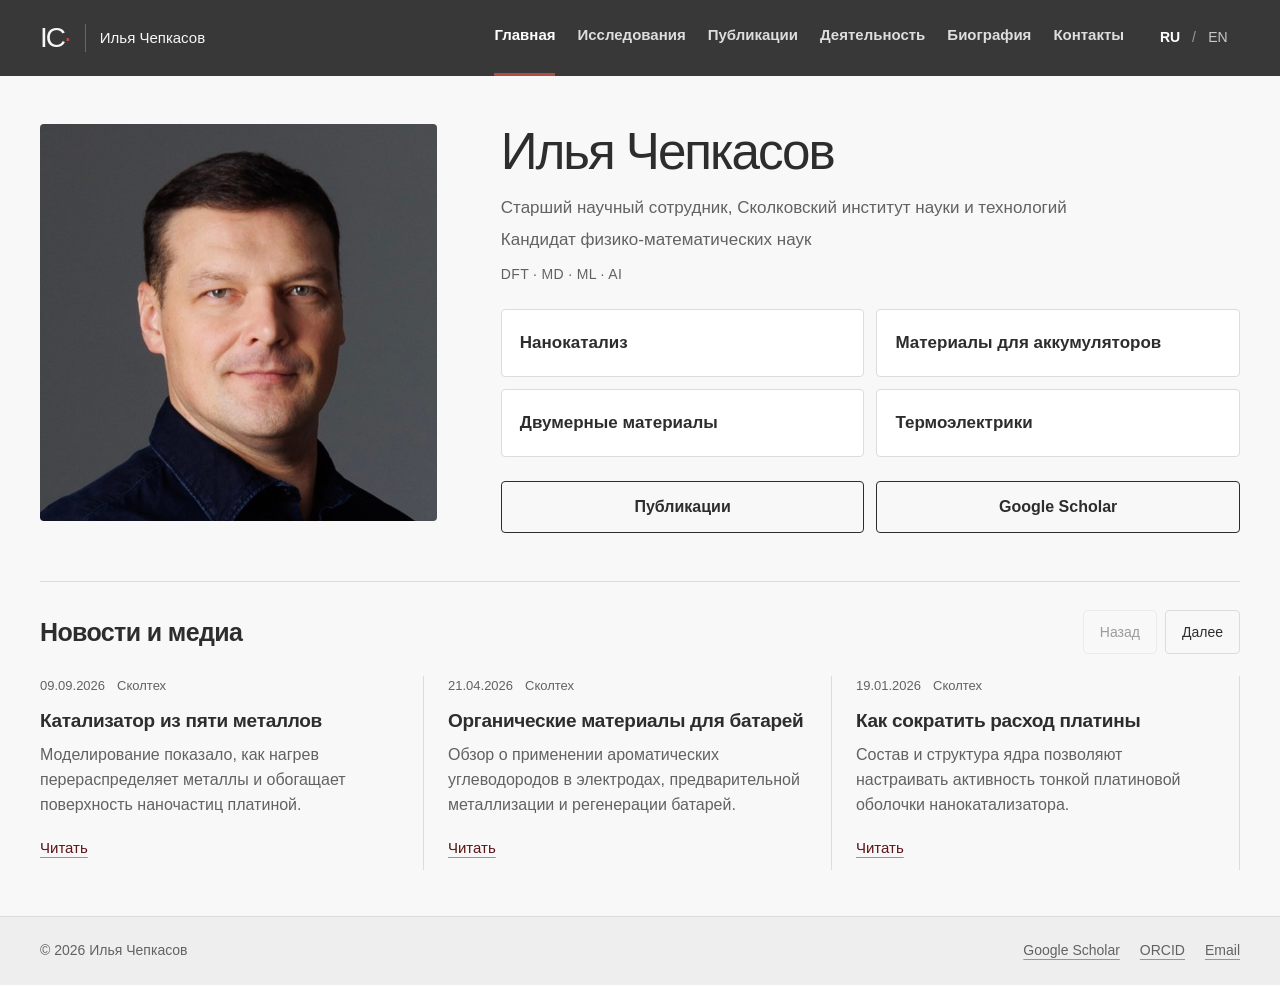
==== commit f63489bc: "Unify responsive layout and improve touch controls" ====
--- a/index.html
+++ b/index.html
@@ -1 +1 @@
-<!doctype html><html lang="ru"><head><meta charset="utf-8"><meta name="viewport" content="width=device-width, initial-scale=1"><meta name="robots" content="noindex,nofollow"><meta name="description" content="Илья Чепкасов — старший научный сотрудник Сколтеха. Вычислительное материаловедение, нанокатализ и материалы для энергетики."><title>Главная — Илья Чепкасов</title><link rel="icon" href="assets/images/mark.svg" type="image/svg+xml"><link rel="stylesheet" href="assets/css/styles.css?v=20261006-pdfs"><script src="assets/js/publications-data.js?v=20261006-pdfs" defer></script><script src="assets/js/main.js?v=20261006-pdfs" defer></script></head><body data-title-ru="Главная — Илья Чепкасов" data-title-en="Home — Ilya Chepkasov" class="home"><a class="skip" href="#main"><span class="" data-ru="К содержанию" data-en="Skip to content">К содержанию</span></a><header class="site-header"><div class="header-inner"><a class="brand" href="index.html"><span class="brand-mark" aria-hidden="true">IC<span>·</span></span><span class="brand-name"><span class="" data-ru="Илья Чепкасов" data-en="Ilya Chepkasov">Илья Чепкасов</span></span></a><button id="menu-toggle" class="menu-toggle" aria-controls="nav" aria-expanded="false"><span class="" data-ru="Меню" data-en="Menu">Меню</span></button><nav id="nav" aria-label="Навигация" data-aria-ru="Навигация" data-aria-en="Main navigation"><a href="index.html" aria-current="page"><span class="" data-ru="Главная" data-en="Home">Главная</span></a><a href="research.html"><span class="" data-ru="Исследования" data-en="Research">Исследования</span></a><a href="publications.html"><span class="" data-ru="Публикации" data-en="Publications">Публикации</span></a><a href="activities.html"><span class="" data-ru="Деятельность" data-en="Activities">Деятельность</span></a><a href="cv.html"><span class="" data-ru="Биография" data-en="Biography">Биография</span></a><a href="contact.html"><span class="" data-ru="Контакты" data-en="Contact">Контакты</span></a></nav><div class="language" role="group" aria-label="Язык / Language"><button data-lang="ru" aria-pressed="true">RU</button><span>/</span><button data-lang="en" aria-pressed="false">EN</button></div></div></header><main id="main"><section class="hero container"><figure class="portrait"><img src="assets/images/portrait.jpg" alt="Илья Чепкасов" data-alt-ru="Илья Чепкасов" data-alt-en="Ilya Chepkasov" width="640" height="640" fetchpriority="high"></figure><div class="hero-copy"><div class="hero-identity"><h1><span class="" data-ru="Илья" data-en="Ilya">Илья</span> <span class="" data-ru="Чепкасов" data-en="Chepkasov">Чепкасов</span></h1><div class="hero-role"><p class="" data-ru="Старший научный сотрудник, Сколковский институт науки и технологий" data-en="Senior Research Scientist, Skolkovo Institute of Science and Technology">Старший научный сотрудник, Сколковский институт науки и технологий</p><p class="" data-ru="Кандидат физико-математических наук" data-en="PhD in condensed matter physics">Кандидат физико-математических наук</p></div><p class="hero-methods">DFT · MD · ML · AI</p></div><div class="research-chips"><a href="research.html?area=catalysis"><span class="" data-ru="Нанокатализ" data-en="Nanocatalysis">Нанокатализ</span></a><a href="research.html?area=batteries"><span class="" data-ru="Материалы для аккумуляторов" data-en="Battery materials">Материалы для аккумуляторов</span></a><a href="research.html?area=2d"><span class="" data-ru="Двумерные материалы" data-en="Two-dimensional materials">Двумерные материалы</span></a><a href="research.html?area=thermoelectrics"><span class="" data-ru="Термоэлектрики" data-en="Thermoelectrics">Термоэлектрики</span></a></div><div class="hero-actions"><a class="button" href="publications.html"><span class="" data-ru="Публикации" data-en="Publications">Публикации</span> </a><a class="button button-secondary" href="https://scholar.google.com/citations?user=uld736gAAAAJ" target="_blank" rel="noopener noreferrer"><span class="" data-ru="Google Scholar" data-en="Google Scholar">Google Scholar</span> </a></div></div></section><section class="home-news container" aria-labelledby="news-heading"><div class="news-heading"><h2 id="news-heading"><span class="" data-ru="Новости и медиа" data-en="News &amp; media">Новости и медиа</span></h2><div class="news-controls"><button id="news-prev" type="button" aria-controls="news-list"><span class="" data-ru="Назад" data-en="Previous">Назад</span></button><button id="news-next" type="button" aria-controls="news-list"><span class="" data-ru="Далее" data-en="Next">Далее</span></button></div></div><div id="news-list" class="news-list" tabindex="0" aria-label="Новости и медиа" data-aria-ru="Новости и медиа" data-aria-en="News and media"><article class="news-card"><div class="news-meta"><time datetime="2026-09-09">09.09.2026</time><span class="" data-ru="Сколтех" data-en="Skoltech">Сколтех</span></div><h3><a href="https://www.skoltech.ru/news/splav-pyati-metallov-rossijskie-uchenye-sozdali-sverhstabilnyj-katalizator-dlya-toplivnyh-elementov" target="_blank" rel="noopener noreferrer"><span class="" data-ru="Катализатор из пяти металлов" data-en="A five-metal catalyst">Катализатор из пяти металлов</span></a></h3><p class="" data-ru="Моделирование показало, как нагрев перераспределяет металлы и обогащает поверхность наночастиц платиной." data-en="Simulations revealed how heating redistributes metals and enriches nanoparticle surfaces with platinum.">Моделирование показало, как нагрев перераспределяет металлы и обогащает поверхность наночастиц платиной.</p><a class="text-link" href="https://www.skoltech.ru/news/splav-pyati-metallov-rossijskie-uchenye-sozdali-sverhstabilnyj-katalizator-dlya-toplivnyh-elementov" target="_blank" rel="noopener noreferrer"><span class="" data-ru="Читать" data-en="Read">Читать</span> </a></article><article class="news-card"><div class="news-meta"><time datetime="2026-04-21">21.04.2026</time><span class="" data-ru="Сколтех" data-en="Skoltech">Сколтех</span></div><h3><a href="https://www.skoltech.ru/news/batteries-naphthalene-and-anthracene-hydrocarbons-will-change-future-energy-storage" target="_blank" rel="noopener noreferrer"><span class="" data-ru="Органические материалы для батарей" data-en="Organic battery materials">Органические материалы для батарей</span></a></h3><p class="" data-ru="Обзор о применении ароматических углеводородов в электродах, предварительной металлизации и регенерации батарей." data-en="A review of aromatic hydrocarbons for electrodes, premetallation and battery regeneration.">Обзор о применении ароматических углеводородов в электродах, предварительной металлизации и регенерации батарей.</p><a class="text-link" href="https://www.skoltech.ru/news/batteries-naphthalene-and-anthracene-hydrocarbons-will-change-future-energy-storage" target="_blank" rel="noopener noreferrer"><span class="" data-ru="Читать" data-en="Read">Читать</span> </a></article><article class="news-card"><div class="news-meta"><time datetime="2026-01-19">19.01.2026</time><span class="" data-ru="Сколтех" data-en="Skoltech">Сколтех</span></div><h3><a href="https://www.skoltech.ru/news/skoltech-researchers-find-way-reduce-platinum-catalysts" target="_blank" rel="noopener noreferrer"><span class="" data-ru="Как сократить расход платины" data-en="Using platinum more efficiently">Как сократить расход платины</span></a></h3><p class="" data-ru="Состав и структура ядра позволяют настраивать активность тонкой платиновой оболочки нанокатализатора." data-en="The core composition and structure control the activity of a thin platinum shell in nanocatalysts.">Состав и структура ядра позволяют настраивать активность тонкой платиновой оболочки нанокатализатора.</p><a class="text-link" href="https://www.skoltech.ru/news/skoltech-researchers-find-way-reduce-platinum-catalysts" target="_blank" rel="noopener noreferrer"><span class="" data-ru="Читать" data-en="Read">Читать</span> </a></article><article class="news-card"><div class="news-meta"><time datetime="2025-12-10">10.12.2025</time><span class="" data-ru="Сколтех" data-en="Skoltech">Сколтех</span></div><h3><a href="https://www.skoltech.ru/news/safe-and-affordable-fast-charging-batteries-multilayered-alkali-metal-structures-open-door-energy-future" target="_blank" rel="noopener noreferrer"><span class="" data-ru="Многослойные аноды" data-en="Multilayer anodes">Многослойные аноды</span></a></h3><p class="" data-ru="В обзоре собраны результаты о слоях лития, натрия и калия в углеродных анодах и перспективах быстрой зарядки." data-en="A review brings together evidence on lithium, sodium and potassium layers in carbon anodes and prospects for fast charging.">В обзоре собраны результаты о слоях лития, натрия и калия в углеродных анодах и перспективах быстрой зарядки.</p><a class="text-link" href="https://www.skoltech.ru/news/safe-and-affordable-fast-charging-batteries-multilayered-alkali-metal-structures-open-door-energy-future" target="_blank" rel="noopener noreferrer"><span class="" data-ru="Читать" data-en="Read">Читать</span> </a></article><article class="news-card"><div class="news-meta"><time datetime="2025-11-26">26.11.2025</time><span class="" data-ru="Сколтех" data-en="Skoltech">Сколтех</span></div><h3><a href="https://www.skoltech.ru/news/rossijskie-uchyonye-ustanovili-prichinu-vysokoj-effektivnosti-elektrokatalizatorov-dlya-himicheskih-istochnikov-toka" target="_blank" rel="noopener noreferrer"><span class="" data-ru="Азотированный носитель Pt/C" data-en="Nitrogen-doped Pt/C support">Азотированный носитель Pt/C</span></a></h3><p class="" data-ru="Расчёты помогли объяснить, почему добавление азота в углеродный носитель улучшает работу платинового катализатора." data-en="Calculations helped explain why adding nitrogen to a carbon support improves platinum catalyst performance.">Расчёты помогли объяснить, почему добавление азота в углеродный носитель улучшает работу платинового катализатора.</p><a class="text-link" href="https://www.skoltech.ru/news/rossijskie-uchyonye-ustanovili-prichinu-vysokoj-effektivnosti-elektrokatalizatorov-dlya-himicheskih-istochnikov-toka" target="_blank" rel="noopener noreferrer"><span class="" data-ru="Читать" data-en="Read">Читать</span> </a></article><article class="news-card"><div class="news-meta"><time datetime="2025-10-08">08.10.2025</time><span class="" data-ru="Коммерсантъ · СМИ" data-en="Kommersant · Media">Коммерсантъ · СМИ</span></div><h3><a href="https://www.kommersant.ru/doc/8097907" target="_blank" rel="noopener noreferrer"><span class="" data-ru="Наночастицы будущего" data-en="Nanoparticles of the future">Наночастицы будущего</span></a></h3><p class="" data-ru="Илья Чепкасов и Александр Квашнин — о многокомпонентных нанокатализаторах и задачах их исследования." data-en="Ilya Chepkasov and Alexander Kvashnin discuss multicomponent nanocatalysts and the challenges of studying them.">Илья Чепкасов и Александр Квашнин — о многокомпонентных нанокатализаторах и задачах их исследования.</p><a class="text-link" href="https://www.kommersant.ru/doc/8097907" target="_blank" rel="noopener noreferrer"><span class="" data-ru="Читать" data-en="Read">Читать</span> </a></article><article class="news-card"><div class="news-meta"><time datetime="2025-08-26">26.08.2025</time><span class="" data-ru="Сколтех" data-en="Skoltech">Сколтех</span></div><h3><a href="https://www.skoltech.ru/news/method-found-improve-reliability-thermoelectrics-high-performance-generators" target="_blank" rel="noopener noreferrer"><span class="" data-ru="Механические свойства PbTe" data-en="Mechanical properties of PbTe">Механические свойства PbTe</span></a></h3><p class="" data-ru="Исследование показало, как дефекты и легирование меняют прочность и пластичность теллурида свинца." data-en="The study examined how defects and doping change the strength and ductility of lead telluride.">Исследование показало, как дефекты и легирование меняют прочность и пластичность теллурида свинца.</p><a class="text-link" href="https://www.skoltech.ru/news/method-found-improve-reliability-thermoelectrics-high-performance-generators" target="_blank" rel="noopener noreferrer"><span class="" data-ru="Читать" data-en="Read">Читать</span> </a></article><article class="news-card"><div class="news-meta"><time datetime="2025-04-09">09.04.2025</time><span class="" data-ru="Сколтех" data-en="Skoltech">Сколтех</span></div><h3><a href="https://www.skoltech.ru/news/amorphization-alters-nanocatalyst-properties-skoltech-research-shows-impact-structural-disorder" target="_blank" rel="noopener noreferrer"><span class="" data-ru="Неупорядоченные нанокатализаторы" data-en="Disordered nanocatalysts">Неупорядоченные нанокатализаторы</span></a></h3><p class="" data-ru="Изучено, как аморфизация и строение наночастиц иридия и палладия влияют на их каталитические свойства." data-en="A study of how amorphization and iridium–palladium nanoparticle structure affect catalytic properties.">Изучено, как аморфизация и строение наночастиц иридия и палладия влияют на их каталитические свойства.</p><a class="text-link" href="https://www.skoltech.ru/news/amorphization-alters-nanocatalyst-properties-skoltech-research-shows-impact-structural-disorder" target="_blank" rel="noopener noreferrer"><span class="" data-ru="Читать" data-en="Read">Читать</span> </a></article></div></section></main><footer><div class="container footer-inner"><span>© 2026 <span class="" data-ru="Илья Чепкасов" data-en="Ilya Chepkasov">Илья Чепкасов</span></span><div class="footer-links"><a class="text-link" href="https://scholar.google.com/citations?user=uld736gAAAAJ" target="_blank" rel="noopener noreferrer"><span class="" data-ru="Google Scholar" data-en="Google Scholar">Google Scholar</span> </a><a class="text-link" href="https://orcid.org/0000-0001-8376-2999" target="_blank" rel="noopener noreferrer"><span class="" data-ru="ORCID" data-en="ORCID">ORCID</span> </a><a href="mailto:I.Chepkasov@skoltech.ru">Email</a></div></div></footer></body></html>+<!doctype html><html lang="ru"><head><meta charset="utf-8"><meta name="viewport" content="width=device-width, initial-scale=1"><meta name="robots" content="noindex,nofollow"><meta name="description" content="Илья Чепкасов — старший научный сотрудник Сколтеха. Вычислительное материаловедение, нанокатализ и материалы для энергетики."><title>Главная — Илья Чепкасов</title><link rel="icon" href="assets/images/mark.svg" type="image/svg+xml"><link rel="stylesheet" href="assets/css/styles.css?v=20261006-responsive"><script src="assets/js/publications-data.js?v=20261006-responsive" defer></script><script src="assets/js/main.js?v=20261006-responsive" defer></script></head><body data-title-ru="Главная — Илья Чепкасов" data-title-en="Home — Ilya Chepkasov" class="home"><a class="skip" href="#main"><span class="" data-ru="К содержанию" data-en="Skip to content">К содержанию</span></a><header class="site-header"><div class="header-inner"><a class="brand" href="index.html"><span class="brand-mark" aria-hidden="true">IC<span>·</span></span><span class="brand-name"><span class="" data-ru="Илья Чепкасов" data-en="Ilya Chepkasov">Илья Чепкасов</span></span></a><button id="menu-toggle" class="menu-toggle" aria-controls="nav" aria-expanded="false"><span class="" data-ru="Меню" data-en="Menu">Меню</span></button><nav id="nav" aria-label="Навигация" data-aria-ru="Навигация" data-aria-en="Main navigation"><a href="index.html" aria-current="page"><span class="" data-ru="Главная" data-en="Home">Главная</span></a><a href="research.html"><span class="" data-ru="Исследования" data-en="Research">Исследования</span></a><a href="publications.html"><span class="" data-ru="Публикации" data-en="Publications">Публикации</span></a><a href="activities.html"><span class="" data-ru="Деятельность" data-en="Activities">Деятельность</span></a><a href="cv.html"><span class="" data-ru="Биография" data-en="Biography">Биография</span></a><a href="contact.html"><span class="" data-ru="Контакты" data-en="Contact">Контакты</span></a></nav><div class="language" role="group" aria-label="Язык / Language"><button data-lang="ru" aria-pressed="true">RU</button><span>/</span><button data-lang="en" aria-pressed="false">EN</button></div></div></header><main id="main"><section class="hero container"><figure class="portrait"><img src="assets/images/portrait.jpg" alt="Илья Чепкасов" data-alt-ru="Илья Чепкасов" data-alt-en="Ilya Chepkasov" width="640" height="640" fetchpriority="high"></figure><div class="hero-copy"><div class="hero-identity"><h1><span class="" data-ru="Илья" data-en="Ilya">Илья</span> <span class="" data-ru="Чепкасов" data-en="Chepkasov">Чепкасов</span></h1><div class="hero-role"><p class="" data-ru="Старший научный сотрудник, Сколковский институт науки и технологий" data-en="Senior Research Scientist, Skolkovo Institute of Science and Technology">Старший научный сотрудник, Сколковский институт науки и технологий</p><p class="" data-ru="Кандидат физико-математических наук" data-en="PhD in condensed matter physics">Кандидат физико-математических наук</p></div><p class="hero-methods">DFT · MD · ML · AI</p></div><div class="research-chips"><a href="research.html?area=catalysis"><span class="" data-ru="Нанокатализ" data-en="Nanocatalysis">Нанокатализ</span></a><a href="research.html?area=batteries"><span class="" data-ru="Материалы для аккумуляторов" data-en="Battery materials">Материалы для аккумуляторов</span></a><a href="research.html?area=2d"><span class="" data-ru="Двумерные материалы" data-en="Two-dimensional materials">Двумерные материалы</span></a><a href="research.html?area=thermoelectrics"><span class="" data-ru="Термоэлектрики" data-en="Thermoelectrics">Термоэлектрики</span></a></div><div class="hero-actions"><a class="button" href="publications.html"><span class="" data-ru="Публикации" data-en="Publications">Публикации</span> </a><a class="button button-secondary" href="https://scholar.google.com/citations?user=uld736gAAAAJ" target="_blank" rel="noopener noreferrer"><span class="" data-ru="Google Scholar" data-en="Google Scholar">Google Scholar</span> </a></div></div></section><section class="home-news container" aria-labelledby="news-heading"><div class="news-heading"><h2 id="news-heading"><span class="" data-ru="Новости и медиа" data-en="News &amp; media">Новости и медиа</span></h2><div class="news-controls"><button id="news-prev" type="button" aria-controls="news-list"><span class="" data-ru="Назад" data-en="Previous">Назад</span></button><button id="news-next" type="button" aria-controls="news-list"><span class="" data-ru="Далее" data-en="Next">Далее</span></button></div></div><div id="news-list" class="news-list" tabindex="0" aria-label="Новости и медиа" data-aria-ru="Новости и медиа" data-aria-en="News and media"><article class="news-card"><div class="news-meta"><time datetime="2026-09-09">09.09.2026</time><span class="" data-ru="Сколтех" data-en="Skoltech">Сколтех</span></div><h3><a href="https://www.skoltech.ru/news/splav-pyati-metallov-rossijskie-uchenye-sozdali-sverhstabilnyj-katalizator-dlya-toplivnyh-elementov" target="_blank" rel="noopener noreferrer"><span class="" data-ru="Катализатор из пяти металлов" data-en="A five-metal catalyst">Катализатор из пяти металлов</span></a></h3><p class="" data-ru="Моделирование показало, как нагрев перераспределяет металлы и обогащает поверхность наночастиц платиной." data-en="Simulations revealed how heating redistributes metals and enriches nanoparticle surfaces with platinum.">Моделирование показало, как нагрев перераспределяет металлы и обогащает поверхность наночастиц платиной.</p><a class="text-link" href="https://www.skoltech.ru/news/splav-pyati-metallov-rossijskie-uchenye-sozdali-sverhstabilnyj-katalizator-dlya-toplivnyh-elementov" target="_blank" rel="noopener noreferrer"><span class="" data-ru="Читать" data-en="Read">Читать</span> </a></article><article class="news-card"><div class="news-meta"><time datetime="2026-04-21">21.04.2026</time><span class="" data-ru="Сколтех" data-en="Skoltech">Сколтех</span></div><h3><a href="https://www.skoltech.ru/news/batteries-naphthalene-and-anthracene-hydrocarbons-will-change-future-energy-storage" target="_blank" rel="noopener noreferrer"><span class="" data-ru="Органические материалы для батарей" data-en="Organic battery materials">Органические материалы для батарей</span></a></h3><p class="" data-ru="Обзор о применении ароматических углеводородов в электродах, предварительной металлизации и регенерации батарей." data-en="A review of aromatic hydrocarbons for electrodes, premetallation and battery regeneration.">Обзор о применении ароматических углеводородов в электродах, предварительной металлизации и регенерации батарей.</p><a class="text-link" href="https://www.skoltech.ru/news/batteries-naphthalene-and-anthracene-hydrocarbons-will-change-future-energy-storage" target="_blank" rel="noopener noreferrer"><span class="" data-ru="Читать" data-en="Read">Читать</span> </a></article><article class="news-card"><div class="news-meta"><time datetime="2026-01-19">19.01.2026</time><span class="" data-ru="Сколтех" data-en="Skoltech">Сколтех</span></div><h3><a href="https://www.skoltech.ru/news/skoltech-researchers-find-way-reduce-platinum-catalysts" target="_blank" rel="noopener noreferrer"><span class="" data-ru="Как сократить расход платины" data-en="Using platinum more efficiently">Как сократить расход платины</span></a></h3><p class="" data-ru="Состав и структура ядра позволяют настраивать активность тонкой платиновой оболочки нанокатализатора." data-en="The core composition and structure control the activity of a thin platinum shell in nanocatalysts.">Состав и структура ядра позволяют настраивать активность тонкой платиновой оболочки нанокатализатора.</p><a class="text-link" href="https://www.skoltech.ru/news/skoltech-researchers-find-way-reduce-platinum-catalysts" target="_blank" rel="noopener noreferrer"><span class="" data-ru="Читать" data-en="Read">Читать</span> </a></article><article class="news-card"><div class="news-meta"><time datetime="2025-12-10">10.12.2025</time><span class="" data-ru="Сколтех" data-en="Skoltech">Сколтех</span></div><h3><a href="https://www.skoltech.ru/news/safe-and-affordable-fast-charging-batteries-multilayered-alkali-metal-structures-open-door-energy-future" target="_blank" rel="noopener noreferrer"><span class="" data-ru="Многослойные аноды" data-en="Multilayer anodes">Многослойные аноды</span></a></h3><p class="" data-ru="В обзоре собраны результаты о слоях лития, натрия и калия в углеродных анодах и перспективах быстрой зарядки." data-en="A review brings together evidence on lithium, sodium and potassium layers in carbon anodes and prospects for fast charging.">В обзоре собраны результаты о слоях лития, натрия и калия в углеродных анодах и перспективах быстрой зарядки.</p><a class="text-link" href="https://www.skoltech.ru/news/safe-and-affordable-fast-charging-batteries-multilayered-alkali-metal-structures-open-door-energy-future" target="_blank" rel="noopener noreferrer"><span class="" data-ru="Читать" data-en="Read">Читать</span> </a></article><article class="news-card"><div class="news-meta"><time datetime="2025-11-26">26.11.2025</time><span class="" data-ru="Сколтех" data-en="Skoltech">Сколтех</span></div><h3><a href="https://www.skoltech.ru/news/rossijskie-uchyonye-ustanovili-prichinu-vysokoj-effektivnosti-elektrokatalizatorov-dlya-himicheskih-istochnikov-toka" target="_blank" rel="noopener noreferrer"><span class="" data-ru="Азотированный носитель Pt/C" data-en="Nitrogen-doped Pt/C support">Азотированный носитель Pt/C</span></a></h3><p class="" data-ru="Расчёты помогли объяснить, почему добавление азота в углеродный носитель улучшает работу платинового катализатора." data-en="Calculations helped explain why adding nitrogen to a carbon support improves platinum catalyst performance.">Расчёты помогли объяснить, почему добавление азота в углеродный носитель улучшает работу платинового катализатора.</p><a class="text-link" href="https://www.skoltech.ru/news/rossijskie-uchyonye-ustanovili-prichinu-vysokoj-effektivnosti-elektrokatalizatorov-dlya-himicheskih-istochnikov-toka" target="_blank" rel="noopener noreferrer"><span class="" data-ru="Читать" data-en="Read">Читать</span> </a></article><article class="news-card"><div class="news-meta"><time datetime="2025-10-08">08.10.2025</time><span class="" data-ru="Коммерсантъ · СМИ" data-en="Kommersant · Media">Коммерсантъ · СМИ</span></div><h3><a href="https://www.kommersant.ru/doc/8097907" target="_blank" rel="noopener noreferrer"><span class="" data-ru="Наночастицы будущего" data-en="Nanoparticles of the future">Наночастицы будущего</span></a></h3><p class="" data-ru="Илья Чепкасов и Александр Квашнин — о многокомпонентных нанокатализаторах и задачах их исследования." data-en="Ilya Chepkasov and Alexander Kvashnin discuss multicomponent nanocatalysts and the challenges of studying them.">Илья Чепкасов и Александр Квашнин — о многокомпонентных нанокатализаторах и задачах их исследования.</p><a class="text-link" href="https://www.kommersant.ru/doc/8097907" target="_blank" rel="noopener noreferrer"><span class="" data-ru="Читать" data-en="Read">Читать</span> </a></article><article class="news-card"><div class="news-meta"><time datetime="2025-08-26">26.08.2025</time><span class="" data-ru="Сколтех" data-en="Skoltech">Сколтех</span></div><h3><a href="https://www.skoltech.ru/news/method-found-improve-reliability-thermoelectrics-high-performance-generators" target="_blank" rel="noopener noreferrer"><span class="" data-ru="Механические свойства PbTe" data-en="Mechanical properties of PbTe">Механические свойства PbTe</span></a></h3><p class="" data-ru="Исследование показало, как дефекты и легирование меняют прочность и пластичность теллурида свинца." data-en="The study examined how defects and doping change the strength and ductility of lead telluride.">Исследование показало, как дефекты и легирование меняют прочность и пластичность теллурида свинца.</p><a class="text-link" href="https://www.skoltech.ru/news/method-found-improve-reliability-thermoelectrics-high-performance-generators" target="_blank" rel="noopener noreferrer"><span class="" data-ru="Читать" data-en="Read">Читать</span> </a></article><article class="news-card"><div class="news-meta"><time datetime="2025-04-09">09.04.2025</time><span class="" data-ru="Сколтех" data-en="Skoltech">Сколтех</span></div><h3><a href="https://www.skoltech.ru/news/amorphization-alters-nanocatalyst-properties-skoltech-research-shows-impact-structural-disorder" target="_blank" rel="noopener noreferrer"><span class="" data-ru="Неупорядоченные нанокатализаторы" data-en="Disordered nanocatalysts">Неупорядоченные нанокатализаторы</span></a></h3><p class="" data-ru="Изучено, как аморфизация и строение наночастиц иридия и палладия влияют на их каталитические свойства." data-en="A study of how amorphization and iridium–palladium nanoparticle structure affect catalytic properties.">Изучено, как аморфизация и строение наночастиц иридия и палладия влияют на их каталитические свойства.</p><a class="text-link" href="https://www.skoltech.ru/news/amorphization-alters-nanocatalyst-properties-skoltech-research-shows-impact-structural-disorder" target="_blank" rel="noopener noreferrer"><span class="" data-ru="Читать" data-en="Read">Читать</span> </a></article></div></section></main><footer><div class="container footer-inner"><span>© 2026 <span class="" data-ru="Илья Чепкасов" data-en="Ilya Chepkasov">Илья Чепкасов</span></span><div class="footer-links"><a class="text-link" href="https://scholar.google.com/citations?user=uld736gAAAAJ" target="_blank" rel="noopener noreferrer"><span class="" data-ru="Google Scholar" data-en="Google Scholar">Google Scholar</span> </a><a class="text-link" href="https://orcid.org/0000-0001-8376-2999" target="_blank" rel="noopener noreferrer"><span class="" data-ru="ORCID" data-en="ORCID">ORCID</span> </a><a href="mailto:I.Chepkasov@skoltech.ru">Email</a></div></div></footer></body></html>
--- a/assets/css/styles.css
+++ b/assets/css/styles.css
@@ -1,162 +1,222 @@
 @charset "UTF-8";
-.pub-actions .pdf-link{display:inline-flex;align-items:center;justify-content:center;min-height:36px;min-width:58px;padding:5px 12px;border:1px solid var(--ink);font-size:14px;font-weight:600;line-height:1.3;transition:background .15s,color .15s,border-color .15s}.pub-actions .pdf-link:hover,.pub-actions .pdf-link:focus-visible{background:var(--accent);border-color:var(--accent);color:#fff}
-@media(max-width:780px){.pub-actions{flex-wrap:wrap}}
-:root{--paper:#f8f8f8;--ink:#2d2d2d;--muted:#626262;--line:#dcdcdc;--accent:#5b1616;--accent-light:#b24a45;--dark:#282828;--font:"Segoe UI",Arial,sans-serif}
-*{box-sizing:border-box}body{margin:0;background:var(--paper);color:var(--ink);font-family:var(--font);line-height:1.5;min-height:100svh;display:flex;flex-direction:column}main{flex:1}a{color:inherit;text-decoration:none}button,input,select{font:inherit}button,a,input,select{touch-action:manipulation}button{cursor:pointer}img{max-width:100%;display:block}figure{margin:0}h1,h2,h3,p{margin-top:0}h1,h2,h3{font-weight:500;line-height:1.2}h1{letter-spacing:-.035em}h2{font-size:21px;letter-spacing:-.015em}p{color:var(--muted)}[hidden]{display:none!important}:focus-visible{outline:3px solid var(--accent);outline-offset:4px}.container{width:min(1180px,calc(100% - 72px));margin:auto}.skip{position:fixed;top:-100px;left:20px;z-index:99;padding:12px;background:var(--paper)}.skip:focus{top:12px}
-.site-header{background:#383838;color:#f7f7f7}.header-inner{width:min(1320px,calc(100% - 64px));margin:auto;min-height:72px;display:flex;align-items:center;gap:28px}.brand{display:flex;align-items:center;gap:14px;flex-shrink:0}.brand-mark{font-size:28px;font-weight:500;line-height:1;border-right:1px solid #686868;padding-right:15px;letter-spacing:-2px}.brand-mark>span{color:#e0e0e0}.brand-name{font-size:15px}.site-header nav{display:flex;gap:24px;margin-left:auto;align-items:center}.site-header nav a{font-size:15px;font-weight:700;padding:24px 0 21px;color:#dedede;border-bottom:3px solid transparent}.site-header nav a:hover,.site-header nav a[aria-current]{color:#fff;border-color:#e0e0e0}.language{display:flex;align-items:center;gap:5px;font-size:14px;flex-shrink:0}.language>span{color:#9c9c9c}.language button{background:none;border:0;color:#bdbdbd;padding:8px 4px}.language button[aria-pressed=true]{color:#fff}.menu-toggle{display:none}
-.hero{display:grid;grid-template-columns:1.35fr 1fr;gap:70px;align-items:center;padding:52px 0}.eyebrow{font-size:15px;margin:0 0 21px;color:var(--accent)}.hero h1{font-size:clamp(54px,5.7vw,78px);line-height:1.06;margin:0 0 24px;font-weight:500}.hero-role p{font-size:18px;margin:5px 0}.research-chips{display:flex;flex-wrap:wrap;gap:8px;max-width:520px;margin:25px 0 17px}.research-chips a{font-size:14px;border:1px solid #c9c9c9;padding:6px 10px}.research-chips a:hover{border-color:var(--accent);color:var(--accent)}.hero-methods{font-size:14px;color:var(--muted);margin:0}.hero-actions{display:flex;align-items:center;gap:25px;margin:25px 0 0}.button{display:inline-flex;justify-content:center;align-items:center;gap:20px;background:var(--ink);color:#fff;padding:11px 20px;font-size:15px;border:1px solid var(--ink)}.button:hover{background:var(--accent);border-color:var(--accent)}.text-link{display:inline-flex;gap:12px;align-items:center;font-size:15px;padding:3px 0}.text-link:hover{color:var(--accent)}.portrait{width:100%;max-width:410px;justify-self:end}.portrait img{width:100%;aspect-ratio:1;object-fit:cover}
-footer{border-top:1px solid var(--line);padding:18px 0;background:#eeeeee}.footer-inner{display:flex;align-items:center;justify-content:space-between;gap:25px;font-size:14px;color:var(--muted)}.footer-links{display:flex;gap:22px;align-items:center}.footer-links a{font-size:14px}.page-head{display:flex;align-items:center;justify-content:space-between;gap:25px;padding:31px 0 24px;border-bottom:1px solid var(--line)}.page-head h1{font-size:42px;margin:0}.page-head .text-link{flex-shrink:0}
-.research-layout{display:grid;grid-template-columns:1.8fr 1fr;gap:50px;padding:12px 0 32px}.field{border-bottom:1px solid var(--line);padding:16px 0;display:flex;gap:18px;justify-content:space-between;align-items:center}.field h2{font-size:20px;margin:0 0 5px}.field p{font-size:15px;line-height:1.5;margin:0;max-width:590px}.field .text-link{font-size:13px;flex-shrink:0}
-.publications-content{padding:17px 0 20px}.publication-tools{display:grid;grid-template-columns:1fr 145px 185px;gap:16px}.publication-tools label{display:flex;flex-direction:column;gap:5px;font-size:13px;color:var(--muted)}input,select{border:1px solid #c9c9c9;border-radius:0;background:transparent;color:var(--ink);padding:8px 12px;min-width:0;width:100%;font-size:15px;height:39px}input::placeholder{color:#969696}.publication-bar{display:flex;align-items:center;gap:18px;margin:15px 0 0;border-bottom:2px solid var(--ink);padding-bottom:13px}.type-tabs{display:flex;gap:6px;flex-wrap:wrap}.type-tabs button{background:transparent;border:1px solid var(--line);padding:6px 13px;color:var(--muted);font-size:13px}.type-tabs button[aria-pressed=true]{background:var(--ink);border-color:var(--ink);color:#fff}.type-tabs button:hover,.type-tabs button:focus-visible{background:var(--accent);border-color:var(--accent);color:#fff}#result-count{margin-left:auto;white-space:nowrap;font-size:13px;color:var(--muted)}.reset{border:0;background:none;padding:0;color:var(--accent);font-size:13px}.publication{display:grid;grid-template-columns:48px 1fr 92px;gap:18px;padding:13px 0;border-bottom:1px solid var(--line)}.publication-year{font-size:19px;font-weight:500;line-height:1.3}.publication h2{font-size:18px;letter-spacing:-.01em;line-height:1.35;margin:0 0 5px}.publication h2 a:hover{color:var(--accent)}.pub-meta{font-size:13px;color:var(--muted);margin-bottom:4px}.type-label{font-size:12px;color:var(--accent);display:inline}.type-label:after{content:" · ";color:var(--muted)}.publication details{font-size:13px;color:var(--muted)}.publication summary{cursor:pointer;width:fit-content}.publication details p{font-size:14px;margin:8px 0 0}.pub-actions{display:flex;flex-direction:column;align-items:end;gap:7px;font-size:13px}.pub-actions .text-link{font-size:14px}.copy-doi{border:0;background:none;color:var(--muted);padding:0;font-size:12px;text-align:right;overflow-wrap:anywhere}.copy-doi:hover{color:var(--accent)}.empty{padding:32px 20px;text-align:center;border-bottom:1px solid var(--line);color:var(--muted)}.catalog-note{font-size:12px;line-height:1.5;color:var(--muted);margin:8px 0 0}
-.biography{padding:10px 0 30px}.timeline-row{display:grid;grid-template-columns:170px 1fr;gap:28px;padding:15px 0;border-bottom:1px solid var(--line)}.timeline-date{font-size:15px;color:var(--accent);padding-top:2px}.timeline-row h2{font-size:19px;margin-bottom:5px}.timeline-row p{font-size:15px;margin-bottom:0}.activity-grid{display:grid;grid-template-columns:1fr 1fr;gap:0 50px;padding:12px 0 30px}.activity-block{padding:20px 0;border-bottom:1px solid var(--line)}.activity-block h2{font-size:20px;margin-bottom:8px}.activity-block p{font-size:15px;line-height:1.6;margin:0}.contact-grid{display:grid;grid-template-columns:1.6fr 1fr;gap:80px;padding:42px 0}.email{font-size:clamp(22px,2.4vw,32px);font-weight:500;letter-spacing:-.025em;display:block;margin-bottom:29px;overflow-wrap:anywhere}.email:hover{color:var(--accent)}.contact-main h2{font-size:21px;max-width:440px;margin-bottom:10px}.contact-main p{font-size:15px}.contact-profiles{border-left:1px solid var(--line);padding-left:40px}.contact-profiles .text-link{display:flex;justify-content:space-between;font-size:17px;padding:10px 0}
-@media(max-width:1100px){.header-inner{width:calc(100% - 40px);gap:20px}.brand-name{display:none}.site-header nav{gap:20px}.container{width:calc(100% - 56px)}.hero{gap:35px}.research-layout{gap:30px}.contact-grid{gap:40px}}
-@media(max-width:780px){.container{width:calc(100% - 40px)}.header-inner{min-height:64px;width:calc(100% - 40px);flex-wrap:wrap;gap:14px}.brand-mark{font-size:26px}.brand-name{display:block;font-size:14px}.menu-toggle{display:block;margin-left:auto;color:#ededed;background:none;border:1px solid #969696;padding:6px 9px;font-size:13px}.language{font-size:13px}.site-header nav{display:none;order:5;flex-basis:100%;margin:0;gap:0;grid-template-columns:1fr 1fr;padding-bottom:10px}.site-header nav.open{display:grid}.site-header nav a{padding:9px 0;border:0;font-size:15px}.site-header nav a[aria-current]{color:#e0e0e0}.hero{grid-template-columns:1fr;padding:26px 0 30px;gap:23px}.hero h1{font-size:51px;margin-bottom:17px}.eyebrow{font-size:13px;margin-bottom:13px}.hero-role p{font-size:15px;margin:4px 0}.research-chips{margin:18px 0 12px;gap:6px}.research-chips a{font-size:13px;padding:5px 8px}.hero-methods{font-size:13px}.hero-actions{margin-top:18px;gap:20px}.portrait{max-width:240px;justify-self:start}.footer-inner{flex-wrap:wrap;gap:10px}.footer-links{gap:18px}.page-head{padding:24px 0 18px;gap:15px}.page-head h1{font-size:34px}.page-head .text-link{font-size:13px}.research-layout{grid-template-columns:1fr;gap:20px;padding-bottom:28px}.field{padding:12px 0;gap:10px}.field h2{font-size:19px}.field p{font-size:14px}.publication-tools{grid-template-columns:1fr 1fr;gap:10px}.search-label{grid-column:1/-1}.publication-bar{flex-wrap:wrap;gap:10px;margin-top:12px}.type-tabs{width:100%;gap:5px}.type-tabs button{font-size:12px;padding:5px 10px}#result-count{margin-left:0;margin-right:auto}.publication{grid-template-columns:38px 1fr;gap:10px;padding:12px 0}.publication-year{font-size:17px}.publication h2{font-size:16px}.pub-actions{grid-column:2;flex-direction:row;align-items:center;gap:20px}.pub-meta{font-size:12px}.catalog-note{font-size:11px}.timeline-row{grid-template-columns:100px 1fr;gap:14px;padding:13px 0}.timeline-row h2{font-size:17px}.timeline-row p{font-size:14px}.timeline-date{font-size:13px}.activity-grid{grid-template-columns:1fr;gap:0;padding-bottom:25px}.activity-block{padding:15px 0}.activity-block h2{font-size:19px;margin-bottom:5px}.activity-block p{font-size:14px}.contact-grid{grid-template-columns:1fr;gap:22px;padding:25px 0}.email{font-size:26px;margin-bottom:20px}.contact-profiles{border-left:0;border-top:1px solid var(--line);padding:16px 0 0}.contact-main h2{font-size:19px}.contact-profiles .text-link{font-size:16px;padding:8px 0}}
-@media(max-width:430px){.brand-name{display:none}.page-head h1{font-size:31px}.contact-main .email{font-size:23px}.timeline-row{grid-template-columns:1fr;gap:5px}.hero h1{font-size:48px}}
-@media(max-height:760px) and (min-width:781px){.hero{padding:28px 0}.portrait{max-width:350px}.hero h1{font-size:62px}.page-head{padding:21px 0 18px}.page-head h1{font-size:36px}.field{padding:13px 0}}
-.portrait img{height:auto}
-@media print{.site-header,.publication-tools,.publication-bar,.pub-actions,footer{display:none}.container{width:100%}body{background:white}.publication{break-inside:avoid}}
-
-/* Compact editorial composition and publication-linked research panels. */
-.hero{grid-template-columns:1.1fr 1fr;gap:38px;padding:46px 0 40px;max-width:1100px}
-.hero h1{font-size:clamp(62px,6vw,84px);letter-spacing:-.045em;line-height:1.02;margin-bottom:25px}
-.portrait{max-width:470px;align-self:center}.portrait img{height:auto;aspect-ratio:1;object-fit:cover}
-.research-chips{display:grid;grid-template-columns:1fr 1fr;align-items:start;gap:10px 26px;margin:27px 0 18px;max-width:490px}
-.research-chips a{display:flex;align-items:flex-start;gap:12px;font-size:15px;padding:0;border:0;width:fit-content}
-.research-chips a>span[aria-hidden]{font-size:14px;color:var(--accent);transition:transform .18s ease}
-.research-chips a:hover>span[aria-hidden]{transform:translate(2px,-2px)}
-.research-layout{grid-template-columns:255px minmax(0,1fr);gap:45px;padding:28px 0 36px}
-.research-navigation{display:flex;flex-direction:column;justify-content:space-between;gap:24px}
-.research-tabs{display:flex;flex-direction:column}
-.research-tabs button{display:flex;align-items:center;justify-content:space-between;gap:14px;text-align:left;border:0;border-bottom:1px solid var(--line);background:none;color:var(--muted);padding:18px 0;font-size:17px;line-height:1.35}
-.research-tabs button:first-child{border-top:1px solid var(--line)}
-.tab-arrow{opacity:0;color:var(--accent);font-size:20px;transition:opacity .15s}
-.research-tabs button[aria-selected=true]{color:var(--ink);font-weight:600}.research-tabs button[aria-selected=true] .tab-arrow,.research-tabs button:hover .tab-arrow{opacity:1}
-.research-tabs button:hover{color:var(--accent)}
-.research-tools{padding:22px 0 0}.research-tools h2{font-size:14px;color:var(--accent);margin:0 0 8px}.research-tools p{font-size:13px;line-height:1.8;margin:0}
-.research-panel{position:relative;isolation:isolate;min-height:440px;display:grid;grid-template-columns:minmax(0,1fr) minmax(0,1.2fr);grid-template-rows:1fr auto;gap:16px 20px;overflow:hidden;padding:26px 0 10px}
-.study-copy{position:relative;z-index:1;display:flex;flex-direction:column;align-items:flex-start;padding:4px 0 22px;max-width:290px}
-.study-area{font-size:13px;color:var(--accent);margin-bottom:25px}
-.study-copy h2{font-size:40px;line-height:1.12;letter-spacing:-.04em;margin-bottom:18px;font-weight:500}
-.study-description{font-size:16px;line-height:1.65;margin:0 0 30px;max-width:260px}
-.study-reference{margin-top:auto;display:flex;flex-direction:column;gap:9px;align-items:flex-start}
-.visual-journal{font-size:13px;color:var(--muted);line-height:1.5;max-width:240px}
-.study-reference .text-link{font-size:14px;color:var(--accent)}
-.study-visual{position:relative;display:flex;align-items:center;justify-content:center;min-width:0;min-height:300px}
-.study-image{width:100%;max-height:345px;height:auto;object-fit:contain;mix-blend-mode:multiply}
-.study-caption{grid-column:1/-1;display:flex;align-items:center;justify-content:space-between;gap:20px;font-size:12px;color:var(--muted);border-top:1px solid var(--line);padding-top:12px}
-.study-caption .text-link{font-size:12px;flex-shrink:0}
-.catalysis-panel .study-copy h2{font-size:88px;margin-top:14px;margin-bottom:22px}
-.catalysis-panel .study-visual{position:static}
-.research-art{position:absolute;z-index:-1;top:-12px;bottom:25px;right:-16px;width:330px;background:url('../images/pt-carbon.jpg') no-repeat left center;background-size:auto 110%;opacity:.63;mix-blend-mode:multiply;mask-image:linear-gradient(90deg,transparent,#000 14%,#000 74%,transparent),linear-gradient(180deg,transparent,#000 10%,#000 83%,transparent);mask-composite:intersect}
-@media(min-width:781px) and (max-width:1100px){.hero{gap:35px}.hero h1{font-size:67px}.research-layout{grid-template-columns:210px minmax(0,1fr);gap:26px}.research-tabs button{font-size:15px}.study-copy h2{font-size:34px}.study-description{font-size:15px}.research-art{width:230px}}
-@media(min-width:781px) and (max-height:800px){.hero{padding:32px 0}.hero h1{font-size:74px}.portrait{max-width:440px}.research-panel{min-height:400px;padding-top:18px}.study-image{max-height:310px}.research-layout{padding-top:22px;padding-bottom:28px}.research-tabs button{padding:16px 0}}
-@media(max-width:780px){.hero{grid-template-columns:1fr 1fr;gap:24px;padding:32px 0}.hero h1{font-size:54px}.portrait{max-width:330px}.hero-role p{font-size:14px}.research-chips{grid-template-columns:1fr;gap:8px;margin:20px 0 15px}.research-chips a{font-size:14px}.hero-actions{flex-wrap:wrap;gap:14px}.research-layout{grid-template-columns:1fr;gap:12px;padding:18px 0 26px}.research-navigation{gap:0}.research-tabs{flex-direction:row;flex-wrap:wrap;gap:8px 20px}.research-tabs button{padding:8px 0;font-size:14px;border-bottom:1px solid transparent;justify-content:flex-start;gap:6px}.research-tabs button:first-child{border-top:0}.research-tabs button[aria-selected=true]{border-color:var(--accent)}.tab-arrow{font-size:14px}.research-tools{display:none}.research-panel{min-height:395px;gap:15px;grid-template-columns:minmax(0,1fr) minmax(0,1fr);padding:20px 0 8px}.study-copy{max-width:none;padding-bottom:5px}.study-area{font-size:12px;margin-bottom:18px}.study-copy h2{font-size:32px}.study-description{font-size:14px;line-height:1.6;margin-bottom:20px}.study-visual{min-height:220px}.study-image{max-height:290px}.visual-journal{font-size:12px}.study-reference{gap:6px}.study-reference .text-link{font-size:13px}.study-caption{font-size:11px;gap:12px;align-items:flex-start}.study-caption .text-link{font-size:11px}.catalysis-panel .study-copy h2{font-size:68px}.research-art{width:205px;top:5px;bottom:35px;right:-25px;background-size:auto 110%}}
-@media(max-width:540px){.hero{grid-template-columns:1fr;padding-top:27px;gap:27px}.hero h1{font-size:60px;margin-bottom:19px}.hero-role p{font-size:15px}.research-chips{grid-template-columns:1fr 1fr;gap:10px 16px;max-width:350px;margin-top:22px}.research-chips a{font-size:13px;gap:7px}.hero-actions{margin-top:20px}.portrait{width:100%;max-width:350px;justify-self:start}.research-panel{grid-template-columns:1fr;min-height:0}.study-copy{max-width:100%;padding-bottom:0}.study-area{display:none}.study-copy h2{font-size:34px;margin-bottom:10px}.study-description{max-width:100%;margin-bottom:14px}.study-reference{flex-direction:row;justify-content:space-between;align-items:center;width:100%;gap:20px}.visual-journal{max-width:210px}.study-visual{min-height:0;height:215px;margin:8px 0}.study-image{height:100%;max-height:215px;width:100%;max-width:330px}.catalysis-panel{grid-template-columns:1fr 1fr;min-height:300px;padding-top:27px}.catalysis-panel .study-area{display:block}.catalysis-panel .study-copy{grid-column:1}.catalysis-panel .study-reference{flex-direction:column;align-items:flex-start;gap:8px;margin-top:12px}.catalysis-panel .study-copy h2{font-size:64px;margin-top:0}.catalysis-panel .study-visual{height:auto;margin:0}.catalysis-panel .study-description{max-width:180px}.research-art{width:185px;right:-22px;top:0;bottom:42px;background-size:auto 115%}.study-caption{grid-column:1/-1}.research-tools{display:block;padding-top:16px}.research-tools h2{display:none}.research-tools p{display:inline;font-size:12px}.research-tools p+p{display:none}}
-@media(prefers-reduced-motion:reduce){.research-chips a>span[aria-hidden],.tab-arrow{transition:none}}
-
-.research-panel{background:var(--paper)}
-.research-art{width:300px;background-size:auto 175%}
-#figure-viewer{width:fit-content;max-width:94vw;max-height:92svh;background:var(--paper);color:var(--ink);border:1px solid var(--line);padding:20px 24px;box-shadow:0 24px 80px #0003}
+
+:root {
+  --paper:#f8f8f8; --ink:#2d2d2d; --muted:#626262; --line:#dcdcdc;
+  --accent:#5b1616; --accent-light:#b24a45; --dark:#282828; --surface:#fff;
+  --font:"Segoe UI",Arial,sans-serif; --content:1200px; --gutter:36px; --radius:4px;
+}
+*{box-sizing:border-box}
+body{margin:0;background:var(--paper);color:var(--ink);font-family:var(--font);font-size:17px;line-height:1.55;min-height:100svh;display:flex;flex-direction:column}
+main{flex:1;min-width:0}
+a{color:inherit;text-decoration:none;touch-action:manipulation}
+button,input,select{font:inherit;touch-action:manipulation}
+button{cursor:pointer}
+button:disabled{cursor:default}
+img{max-width:100%;display:block}
+figure{margin:0}
+h1,h2,h3,p{margin-top:0}
+h1,h2,h3{font-weight:600;line-height:1.2}
+h1{letter-spacing:-.035em}
+p{color:var(--muted)}
+[hidden]{display:none!important}
+:focus-visible{outline:3px solid var(--accent);outline-offset:4px}
+.container,.header-inner{width:min(var(--content),calc(100% - var(--gutter)*2));margin-inline:auto}
+.skip{position:fixed;top:-100px;left:20px;z-index:99;padding:12px 18px;background:var(--paper)}
+.skip:focus{top:12px}
+.text-link{display:inline-flex;align-items:center;min-height:44px;padding:8px 0;font-size:15px;line-height:1.4;text-decoration:underline;text-underline-offset:4px;text-decoration-thickness:1px;text-decoration-color:#969696}
+.text-link:hover{color:var(--accent);text-decoration-color:var(--accent)}
+.button{display:inline-flex;justify-content:center;align-items:center;min-height:52px;padding:12px 20px;border:1px solid var(--ink);border-radius:var(--radius);background:var(--paper);color:var(--ink);font-size:16px;font-weight:600;line-height:1.4}
+.button:hover,.button:focus-visible{background:var(--accent);border-color:var(--accent);color:#fff}
+
+/* One shared alignment line for navigation and every page. */
+.site-header{background:#383838;color:#f7f7f7}
+.header-inner{min-height:76px;display:flex;align-items:center;gap:24px}
+.brand{display:flex;align-items:center;gap:14px;flex-shrink:0;min-height:44px}
+.brand-mark{font-size:28px;font-weight:500;line-height:1;border-right:1px solid #686868;padding-right:15px;letter-spacing:-2px}
+.brand-mark>span{color:var(--accent-light)}
+.brand-name{font-size:15px}
+.site-header nav{display:flex;gap:22px;margin-left:auto;align-items:center}
+.site-header nav a{display:flex;align-items:center;min-height:76px;padding:0 0 3px;font-size:15px;font-weight:700;color:#dedede;border-bottom:3px solid transparent}
+.site-header nav a:hover,.site-header nav a[aria-current]{color:#fff;border-color:var(--accent-light)}
+.language{display:flex;align-items:center;gap:0;font-size:14px;flex-shrink:0}
+.language>span{color:#9c9c9c}
+.language button{min-width:44px;min-height:44px;background:none;border:0;color:#c8c8c8;padding:8px;border-radius:var(--radius);font-size:14px}
+.language button[aria-pressed=true]{color:#fff;font-weight:700}
+.language button:hover,.language button:focus-visible{background:#ffffff12}
+.site-header :focus-visible{outline-color:#f5f5f5}
+.menu-toggle{display:none}
+.page-head{display:flex;align-items:center;justify-content:space-between;gap:24px;padding:32px 0 24px;border-bottom:1px solid var(--line)}
+.page-head h1{font-size:40px;margin:0}
+.page-head .text-link{flex-shrink:0}
+
+/* Portrait, profile, research links and actions form a balanced grid. */
+.home .hero{--portrait-size:clamp(340px,31vw,420px);display:grid;grid-template-columns:var(--portrait-size) minmax(0,1fr);gap:64px;align-items:start;padding:48px 0}
+.portrait{grid-column:1;grid-row:1;align-self:start}
+.portrait img{width:100%;height:auto;aspect-ratio:1;object-fit:cover;border-radius:var(--radius)}
+.hero-copy{grid-column:2;grid-row:1;display:flex;flex-direction:column;justify-content:space-between;gap:24px;min-height:var(--portrait-size);min-width:0}
+.hero h1{font-size:clamp(44px,4vw,58px);font-weight:500;line-height:1.08;letter-spacing:-.04em;margin:0 0 16px}
+.hero-role p{font-size:17px;line-height:1.5;margin:0}
+.hero-role p+p{margin-top:6px}
+.hero-methods{font-size:14px;line-height:1.5;letter-spacing:.025em;color:var(--muted);margin:12px 0 0}
+.research-chips{display:grid;grid-template-columns:repeat(2,minmax(0,1fr));gap:12px;margin:0}
+.research-chips a{display:flex;align-items:center;min-width:0;min-height:68px;padding:14px 18px;border:1px solid var(--line);border-radius:var(--radius);background:var(--surface);font-size:17px;font-weight:600;line-height:1.4}
+.research-chips a:hover,.research-chips a:focus-visible{border-color:var(--accent);background:var(--accent);color:#fff}
+.hero-actions{display:grid;grid-template-columns:repeat(2,minmax(0,1fr));gap:12px;margin:0}
+.hero-actions .button{width:100%;text-align:center}
+.home-news{border-top:1px solid var(--line);padding:28px 0 32px}
+.news-heading{display:flex;align-items:center;justify-content:space-between;gap:20px;margin-bottom:22px}
+.news-heading h2{font-size:25px;margin:0;letter-spacing:-.025em}
+.news-controls{display:flex;gap:8px}
+.news-controls button{min-height:44px;min-width:72px;padding:10px 16px;border:1px solid var(--line);border-radius:var(--radius);color:var(--ink);background:transparent;font-size:14px;line-height:1.4}
+.news-controls button:hover:not(:disabled),.news-controls button:focus-visible:not(:disabled){background:var(--accent);border-color:var(--accent);color:#fff}
+.news-controls button:disabled{opacity:.45}
+.news-list{display:grid;grid-auto-flow:column;grid-auto-columns:calc((100% - 48px)/3);gap:24px;overflow-x:auto;scroll-snap-type:x mandatory;scrollbar-width:thin;scrollbar-color:#969696 transparent;padding:0 0 14px;overscroll-behavior-x:contain}
+.news-card{min-width:0;display:flex;flex-direction:column;scroll-snap-align:start;padding-right:24px;border-right:1px solid var(--line)}
+.news-meta{display:flex;gap:12px;font-size:13px;line-height:1.5;color:var(--muted);margin-bottom:12px}
+.news-meta time{white-space:nowrap}
+.news-card h3{font-size:19px;font-weight:600;line-height:1.35;margin:0 0 10px;letter-spacing:-.015em}
+.news-card h3 a:hover{color:var(--accent)}
+.news-card p{font-size:16px;line-height:1.55;margin:0 0 8px}
+.news-card .text-link{margin-top:auto;align-self:flex-start;color:var(--accent)}
+
+/* Research panels have a common frame without cropping source diagrams. */
+.research-layout{display:grid;grid-template-columns:320px minmax(0,1fr);gap:40px;padding:24px 0 32px}
+.research-navigation,.research-stage{min-width:0}
+.research-tabs{display:grid;grid-template-columns:1fr;gap:10px}
+.research-tabs button{display:flex;align-items:center;min-height:80px;width:100%;padding:16px 20px;text-align:left;border:1px solid var(--line);border-left:3px solid transparent;border-radius:var(--radius);background:var(--surface);color:var(--ink);font-size:20px;font-weight:700;line-height:1.35}
+.research-tabs button>span{min-width:0}
+.research-tabs button[aria-selected=true]{background:var(--dark);border-color:var(--dark);border-left-color:var(--accent-light);color:#fff}
+.research-tabs button:hover,.research-tabs button:focus-visible{background:var(--accent);border-color:var(--accent);color:#fff}
+.research-panel{display:flex;flex-direction:column;min-height:440px;gap:18px}
+.study-description{font-size:18px;line-height:1.55;min-height:56px;margin:0}
+.study-visual{height:310px;min-height:0;display:flex;align-items:center;justify-content:center}
+.research-image-link{display:flex;align-items:center;justify-content:center;max-width:640px;width:100%;height:100%;cursor:zoom-in}
+.study-image{width:100%;height:100%;max-width:640px;max-height:310px;object-fit:contain;mix-blend-mode:normal}
+.study-caption{display:flex;justify-content:flex-end;margin:0;font-size:14px}
+.study-caption .text-link{font-size:14px;color:var(--muted)}
+.battery-model-detail{position:relative;display:block;overflow:hidden;width:min(100%,507px);aspect-ratio:1175/730;background:#fff}
+.battery-model-detail .study-image{position:absolute;left:-20.426%;top:0;width:135.49%;height:auto;max-width:none;max-height:none;object-fit:initial}
+#figure-viewer{width:fit-content;max-width:94vw;max-height:92svh;background:var(--paper);color:var(--ink);border:1px solid var(--line);border-radius:var(--radius);padding:20px 24px;box-shadow:0 24px 80px #0003}
 #figure-viewer::backdrop{background:#242424e6;backdrop-filter:blur(5px)}
-.viewer-header{display:flex;justify-content:space-between;align-items:center;gap:28px;margin-bottom:16px;max-width:1100px}
-.viewer-header p{font-size:14px;line-height:1.5;margin:0}.viewer-header button{display:flex;align-items:center;gap:12px;border:0;background:none;color:var(--ink);padding:6px 0;font-size:14px;flex-shrink:0}.viewer-header button>span[aria-hidden]{font-size:27px;line-height:1}
+.viewer-header{display:flex;justify-content:space-between;align-items:center;gap:24px;margin-bottom:16px;max-width:1100px}
+.viewer-header p{font-size:14px;line-height:1.5;margin:0}
+.viewer-header button{display:flex;align-items:center;justify-content:center;gap:10px;min-height:44px;min-width:88px;border:1px solid var(--line);border-radius:var(--radius);background:var(--surface);color:var(--ink);padding:8px 12px;font-size:14px;flex-shrink:0}
+.viewer-header button:hover{background:var(--accent);border-color:var(--accent);color:#fff}
 #figure-original{width:auto;height:auto;max-width:min(1100px,86vw);max-height:74svh;object-fit:contain;margin:auto}
 body:has(#figure-viewer[open]){overflow:hidden}
-@media(max-width:780px){.home main{display:block}.research-art{width:205px;background-size:auto 170%}}
-@media(max-width:540px){.portrait{max-width:290px}.research-art{width:185px;background-size:auto 170%}#figure-viewer{padding:14px;max-width:96vw}.viewer-header{gap:14px}.viewer-header p{font-size:12px}.viewer-header button{font-size:13px}#figure-original{max-width:86vw;max-height:70svh}}
-.research-panel.catalysis-panel{display:flex;align-items:center;justify-content:center;min-height:440px;padding:0;overflow:visible}
-.catalysis-image{display:block;width:min(100%,640px);cursor:zoom-in}
-.catalysis-image img{width:100%;height:auto;object-fit:contain}
-@media(min-width:781px) and (max-height:800px){.research-panel.catalysis-panel{min-height:400px}}
-@media(max-width:780px){.research-panel.catalysis-panel{min-height:285px}}
-@media(max-width:540px){.research-panel.catalysis-panel{min-height:215px}}
-
-/* Large topic panels and readable research content. */
-body{font-size:18px}
-.research-layout{grid-template-columns:330px minmax(0,1fr);gap:40px;padding:24px 0 28px}
-.research-navigation{display:block}.research-tabs{display:grid;grid-template-columns:1fr;gap:10px}
-.research-tabs button,.research-tabs button:first-child{min-height:80px;width:100%;padding:18px 20px;text-align:left;border:1px solid var(--line);border-left:3px solid transparent;background:#eeeeee;color:var(--ink);font-size:21px;font-weight:700;line-height:1.3;gap:18px}
-.research-tabs button:hover{background:#e8e8e8;border-color:#c6c6c6}
-.research-tabs button[aria-selected=true]{background:var(--dark);border-color:var(--dark);border-left-color:#e0e0e0;color:#fff;font-weight:700}
-.tab-arrow{opacity:1;color:var(--accent);font-size:21px}.research-tabs button[aria-selected=true] .tab-arrow{color:#e0e0e0}
-.research-panel{display:flex;flex-direction:column;min-height:440px;padding:0;gap:18px;overflow:visible}
-.study-description{font-size:18px;line-height:1.55;max-width:none;margin:0;min-height:56px}
-.study-visual{height:315px;min-height:0;flex:1;display:flex;align-items:center;justify-content:center}
-.research-image-link{display:flex;align-items:center;justify-content:center;max-width:640px;width:100%;height:100%;cursor:zoom-in}
-.study-image{width:100%;height:100%;max-width:640px;max-height:315px;object-fit:contain;mix-blend-mode:normal}
-.study-caption{display:flex;justify-content:flex-end;border:0;padding:0;margin:0;font-size:14px;min-height:25px}
-.study-caption .text-link{font-size:14px;color:var(--muted)}
-.research-chips a{font-size:15px}.hero-methods{font-size:14px}.eyebrow{font-size:15px}
-@media(min-width:781px) and (max-height:800px){.research-layout{padding:20px 0 22px}.research-tabs button,.research-tabs button:first-child{min-height:76px;padding:16px 20px}.research-panel{min-height:420px}.study-visual{height:295px}.study-image{max-height:295px}}
-@media(min-width:781px) and (max-width:1100px){.research-layout{grid-template-columns:290px minmax(0,1fr);gap:28px}.research-tabs button,.research-tabs button:first-child{font-size:19px;padding:16px}.study-description{font-size:17px}}
-@media(max-width:780px){.research-layout{grid-template-columns:1fr;gap:24px;padding:22px 0 28px}.research-tabs{grid-template-columns:1fr 1fr;gap:10px}.research-tabs button,.research-tabs button:first-child{min-height:84px;padding:15px;font-size:18px;gap:12px}.research-tabs button:last-child{grid-column:1/-1}.research-panel{min-height:0;gap:18px}.study-description{font-size:17px;min-height:0}.study-visual{height:290px;flex:none;margin:0}.study-image{max-height:290px}.study-caption .text-link{font-size:13px}.research-chips{grid-template-columns:1fr}.research-chips a{font-size:14px}.hero-methods{font-size:13px}.eyebrow{font-size:13px}.viewer-header p{font-size:14px}.viewer-header button{font-size:14px}}
-@media(max-width:540px){.research-tabs button,.research-tabs button:first-child{font-size:17px;min-height:90px;padding:14px 12px}.research-tabs button:last-child{min-height:72px}.study-description{font-size:16px}.study-visual{height:240px}.study-image{max-height:240px}.research-chips{grid-template-columns:1fr 1fr}.research-chips a{font-size:13px}.research-chips a>span:first-child{min-width:0}.hero-role p{font-size:15px}.hero h1{font-size:60px}.viewer-header p{font-size:12px}.viewer-header button{font-size:13px}}
-.research-tabs button>span:first-child{min-width:0}.tab-arrow{flex-shrink:0}
-@media(max-width:360px){.research-tabs{grid-template-columns:1fr}.research-tabs button,.research-tabs button:first-child,.research-tabs button:last-child{min-height:62px;padding:12px 16px}.research-chips{grid-template-columns:1fr}}
-@media(min-width:781px) and (max-height:800px){.biography{padding-bottom:24px}}
-@media(min-width:361px) and (max-width:780px){.research-tabs{grid-template-columns:repeat(2,minmax(0,1fr))}}
-
-/* Plain links and a compact phone profile. */
-.text-link{text-decoration:underline;text-underline-offset:4px;text-decoration-thickness:1px;text-decoration-color:#969696}
-.footer-links a{text-decoration:underline;text-underline-offset:4px;text-decoration-thickness:1px;text-decoration-color:#969696}
-/* A horizontal view of the unmodified atomic-model panel; the full figure opens on click. */
-.battery-model-detail{position:relative;display:block;overflow:hidden;width:min(100%,507px);aspect-ratio:1175/730;background:#fff}
-.battery-model-detail .study-image{position:absolute;left:-20.426%;top:0;width:135.49%;height:auto;max-width:none;max-height:none;object-fit:initial}
-@media(min-width:781px) and (max-height:800px){.battery-model-detail{max-width:474px}}
-@media(max-width:780px){.battery-model-detail{max-width:466px}}
-@media(max-width:540px){.battery-model-detail{max-width:386px}}
-
-/* Neutral graphite surfaces with a dark burgundy hover accent. */
-:root{--primary:var(--accent);--slate:#969696;--surface:#eeeeee}
-.brand-mark>span{color:var(--accent-light)}
-.site-header nav a:hover,.site-header nav a[aria-current]{border-color:var(--accent-light)}
-.research-tabs button[aria-selected=true]{border-left-color:var(--accent-light)}
-.home main{display:block}
-.home .hero{--portrait-size:clamp(340px,30vw,420px);display:grid;grid-template-columns:var(--portrait-size) minmax(0,1fr);gap:72px;align-items:start;padding:56px 0 48px;margin:0 auto;max-width:none}
-.home .portrait{grid-column:1;grid-row:1;width:100%;max-width:none;justify-self:stretch;align-self:start}
-.home .portrait img{width:100%;height:auto;aspect-ratio:1;object-fit:cover}
-.home .hero-copy{grid-column:2;grid-row:1;display:flex;flex-direction:column;justify-content:space-between;gap:24px;min-height:var(--portrait-size);min-width:0}
-.home .hero h1{font-size:clamp(46px,4.2vw,60px);line-height:1.08;letter-spacing:-.04em;font-weight:500;margin:0 0 18px}
-.home .hero-role p{font-size:18px;line-height:1.5;margin:0}.home .hero-role p+p{margin-top:6px}
-.home .hero-methods{font-size:14px;line-height:1.5;letter-spacing:.03em;color:var(--muted);margin:12px 0 0}
-.home .research-chips{display:grid;grid-template-columns:repeat(2,minmax(0,1fr));gap:12px;max-width:none;margin:0;align-items:stretch}
-.home .research-chips a{display:flex;align-items:flex-start;width:100%;min-height:62px;margin:0;padding:15px 18px;border:1px solid #9696964d;background:#9696960d;color:var(--ink);font-size:17px;font-weight:500;line-height:1.4}
-.home .research-chips a:first-child{border-top:1px solid #9696964d}
-.home .research-chips a:hover,.home .research-chips a:focus-visible{border-color:var(--accent);background:var(--accent);color:var(--paper)}
-.home .hero-actions{display:grid;grid-template-columns:repeat(2,minmax(0,1fr));gap:12px;align-items:stretch;margin:0}
-.home .hero-actions .button{display:flex;align-items:center;justify-content:center;width:100%;min-height:52px;padding:13px 18px;background:var(--ink);border:1px solid var(--ink);color:var(--paper);font-size:16px;line-height:1.4;text-decoration:none}
-.home .hero-actions .button-secondary{background:transparent;color:var(--ink);border-color:var(--ink)}
-.home .hero-actions .button:hover,.home .hero-actions .button:focus-visible{background:var(--accent);border-color:var(--accent);color:var(--paper)}
-.home-news{border-top:1px solid var(--line);padding:26px 0 30px}
-.news-heading{display:flex;align-items:center;justify-content:space-between;gap:20px;margin-bottom:22px}.news-heading h2{font-size:26px;margin:0;letter-spacing:-.025em}
-.news-controls{display:flex;gap:10px}.news-controls button{border:1px solid #96969680;color:var(--ink);background:transparent;padding:8px 15px;font-size:14px}.news-controls button:hover:not(:disabled),.news-controls button:focus-visible:not(:disabled){background:var(--accent);border-color:var(--accent);color:var(--paper)}.news-controls button:disabled{opacity:.4;cursor:default}
-.news-list{display:grid;grid-auto-flow:column;grid-auto-columns:calc((100% - 48px)/3);gap:24px;overflow-x:auto;scroll-snap-type:x mandatory;scrollbar-width:thin;scrollbar-color:var(--slate) transparent;padding:0 0 12px;overscroll-behavior-x:contain}
-.news-card{min-width:0;display:flex;flex-direction:column;scroll-snap-align:start;padding-right:24px;border-right:1px solid var(--line)}
-.news-meta{display:flex;gap:12px;font-size:13px;line-height:1.5;color:var(--muted);margin-bottom:12px}.news-meta time{white-space:nowrap}
-.news-card h3{font-size:19px;font-weight:600;line-height:1.3;margin:0 0 10px;letter-spacing:-.015em}.news-card h3 a:hover{color:var(--primary)}
-.news-card p{font-size:15px;line-height:1.55;margin:0 0 12px}.news-card .text-link{font-size:14px;margin-top:auto;align-self:flex-start;color:var(--primary)}
-@media(min-width:781px){.home .container{width:min(1280px,calc(100% - 112px))}}
-@media(min-width:781px) and (max-width:1100px){.home .hero{--portrait-size:310px;gap:40px;padding:40px 0}.home .hero h1{font-size:44px}.home .hero-role p{font-size:17px}.home .hero-copy{gap:20px}.home .research-chips a{font-size:16px;min-height:66px;padding:12px}.home .hero-actions .button{padding:12px}}
-@media(max-width:1100px){
- .home .hero{--portrait-size:240px;grid-template-columns:240px minmax(0,1fr);gap:28px;padding:36px 0}
- .home .hero-copy{display:contents}.home .hero-identity{grid-column:2;grid-row:1;align-self:center;min-width:0}
- .home .hero h1{font-size:40px;margin-bottom:16px}.home .hero h1 span{display:block}
- .home .hero-role p{font-size:16px}.home .hero-methods{font-size:13px}
- .home .research-chips{grid-column:1/-1;grid-row:2}.home .hero-actions{grid-column:1/-1;grid-row:3}
- .news-list{grid-auto-columns:calc((100% - 24px)/2)}.news-heading h2{font-size:24px}
+
+/* Search controls and publication actions share a touch-friendly scale. */
+.publications-content{padding:24px 0 28px}
+.publication-tools{display:grid;grid-template-columns:minmax(0,1fr) 160px 200px;gap:16px}
+.publication-tools label{display:flex;flex-direction:column;gap:7px;min-width:0;font-size:14px;font-weight:500;color:var(--muted)}
+input,select{border:1px solid #bfbfbf;border-radius:var(--radius);background:var(--surface);color:var(--ink);padding:10px 12px;min-width:0;width:100%;font-size:16px;height:48px}
+input::placeholder{color:#757575}
+.publication-bar{display:flex;align-items:center;gap:16px;margin:18px 0 0;border-bottom:2px solid var(--ink);padding-bottom:16px}
+.type-tabs{display:flex;gap:8px;flex-wrap:wrap}
+.type-tabs button{min-height:44px;background:transparent;border:1px solid var(--line);border-radius:var(--radius);padding:9px 16px;color:var(--muted);font-size:14px;line-height:1.4}
+.type-tabs button[aria-pressed=true]{background:var(--ink);border-color:var(--ink);color:#fff}
+.type-tabs button:hover,.type-tabs button:focus-visible{background:var(--accent);border-color:var(--accent);color:#fff}
+#result-count{margin-left:auto;white-space:nowrap;font-size:14px;color:var(--muted)}
+.reset{min-height:44px;border:0;background:none;padding:8px;color:var(--accent);font-size:14px;border-radius:var(--radius)}
+.reset:hover{background:#5b161609}
+.publication{display:grid;grid-template-columns:48px minmax(0,1fr) 160px;gap:24px;padding:22px 0;border-bottom:1px solid var(--line)}
+.publication-year{font-size:18px;font-weight:600;line-height:1.4}
+.publication h2{font-size:19px;font-weight:500;letter-spacing:-.01em;line-height:1.45;margin:0 0 7px;overflow-wrap:break-word}
+.publication h2 a:hover{color:var(--accent)}
+.chemical-formula{white-space:nowrap}
+.publication h2 sub{font-size:.75em;line-height:0;position:relative;bottom:-.25em;vertical-align:baseline}
+.pub-meta{font-size:14px;color:var(--muted);margin-bottom:4px;line-height:1.55}
+.type-label{font-size:13px;color:var(--accent)}
+.type-label:after{content:" · ";color:var(--muted)}
+.publication details{font-size:14px;color:var(--muted)}
+.publication summary{cursor:pointer;width:fit-content;min-height:44px;padding:10px 4px 10px 0;line-height:1.6}
+.publication details p{font-size:14px;margin:4px 0 0;line-height:1.6}
+.pub-actions{display:grid;grid-template-columns:repeat(2,minmax(0,1fr));gap:8px;align-content:start;align-items:start;font-size:14px}
+.pub-actions a,.copy-doi{display:inline-flex;align-items:center;justify-content:center;min-height:44px;padding:9px 12px;border:1px solid var(--line);border-radius:var(--radius);font-size:14px;line-height:1.4;text-align:center;background:transparent;color:var(--ink);text-decoration:none}
+.pub-actions .pdf-link{grid-column:1;border-color:var(--ink);font-weight:600}
+.pub-actions .text-link{grid-column:2}
+.copy-doi{grid-column:1/-1;color:var(--muted);font-size:13px;overflow-wrap:anywhere}
+.pub-actions a:hover,.pub-actions a:focus-visible,.copy-doi:hover,.copy-doi:focus-visible{background:var(--accent);border-color:var(--accent);color:#fff}
+.empty{padding:32px 20px;text-align:center;border-bottom:1px solid var(--line);color:var(--muted)}
+.catalog-note{font-size:12px;line-height:1.6;color:var(--muted);margin:16px 0 0}
+
+.biography{padding:8px 0 24px}
+.timeline-row{display:grid;grid-template-columns:170px minmax(0,1fr);gap:24px;padding:16px 0;border-bottom:1px solid var(--line)}
+.timeline-date{font-size:15px;color:var(--accent);padding-top:2px}
+.timeline-row h2{font-size:20px;margin-bottom:5px}
+.timeline-row p{font-size:16px;margin:0;line-height:1.5}
+.activity-grid{display:grid;grid-template-columns:repeat(2,minmax(0,1fr));gap:0 48px;padding:8px 0 28px}
+.activity-block{padding:20px 0;border-bottom:1px solid var(--line)}
+.activity-block h2{font-size:21px;margin-bottom:8px}
+.activity-block p{font-size:16px;line-height:1.6;margin:0}
+.contact-grid{display:grid;grid-template-columns:minmax(0,1.6fr) minmax(0,1fr);gap:64px;padding:36px 0}
+.email{display:inline-flex;align-items:center;min-height:44px;font-size:clamp(23px,2.4vw,34px);font-weight:500;letter-spacing:-.025em;line-height:1.4;margin-bottom:24px;overflow-wrap:anywhere;max-width:100%}
+.email:hover{color:var(--accent)}
+.contact-main h2{font-size:22px;max-width:500px;margin-bottom:12px;line-height:1.35}
+.contact-main p{font-size:16px}
+.contact-profiles{border-left:1px solid var(--line);padding-left:36px;display:flex;flex-direction:column;align-items:stretch}
+.contact-profiles .text-link{display:flex;font-size:17px;padding:12px 0;min-height:48px}
+footer{border-top:1px solid var(--line);padding:12px 0;background:#eeeeee}
+.footer-inner{display:flex;align-items:center;justify-content:space-between;gap:20px;font-size:14px;color:var(--muted)}
+.footer-links{display:flex;gap:20px;align-items:center}
+.footer-links a{display:inline-flex;align-items:center;min-height:44px;font-size:14px;text-decoration:underline;text-underline-offset:4px;text-decoration-thickness:1px;text-decoration-color:#969696}
+.footer-links a:hover{color:var(--accent)}
+
+@media(max-width:1200px){.brand-name{display:none}.header-inner{gap:20px}.site-header nav{gap:20px}.home .hero{gap:40px}.hero-role p{font-size:16px}.research-chips a{font-size:16px;padding:12px 14px}}
+@media(max-width:1100px){:root{--gutter:28px}.home .hero{--portrait-size:240px;grid-template-columns:240px minmax(0,1fr);gap:24px 32px;padding:36px 0}.hero-copy{display:contents}.hero-identity{grid-column:2;grid-row:1;align-self:center;min-width:0}.hero h1{font-size:42px;margin-bottom:16px}.hero h1 span{display:block}.research-chips{grid-column:1/-1;grid-row:2}.hero-actions{grid-column:1/-1;grid-row:3}.news-list{grid-auto-columns:calc((100% - 24px)/2)}.research-layout{grid-template-columns:280px minmax(0,1fr);gap:28px}.research-tabs button{font-size:18px;padding:16px}.study-description{font-size:17px}.contact-grid{gap:40px}}
+@media(max-width:900px){
+ .header-inner{min-height:68px;flex-wrap:wrap;gap:12px;padding:8px 0}
+ .brand-name{display:block}.brand{gap:12px}.brand-mark{font-size:26px}
+ .menu-toggle{display:inline-flex;align-items:center;justify-content:center;min-height:44px;min-width:72px;margin-left:auto;padding:8px 12px;border:1px solid #969696;border-radius:var(--radius);background:none;color:#fff;font-size:14px}
+ .menu-toggle[aria-expanded=true]{background:#ffffff12;border-color:#dedede}
+ .site-header nav{display:none;order:5;flex-basis:100%;margin:0;gap:4px 16px;grid-template-columns:repeat(2,minmax(0,1fr));padding:8px 0 4px;border-top:1px solid #ffffff25}
+ .site-header nav.open{display:grid}.site-header nav a{min-height:48px;padding:10px 12px;border:0;border-radius:var(--radius)}
+ .site-header nav a[aria-current],.site-header nav a:hover{color:#fff;background:#ffffff12}
+ .publication-bar{flex-wrap:wrap}.type-tabs{width:100%}#result-count{margin-left:0;margin-right:auto}
+}
+@media(max-width:780px){
+ :root{--gutter:20px}
+ .page-head{padding:24px 0 20px;gap:16px}.page-head h1{font-size:34px}.page-head .text-link{font-size:14px}
+ .home .hero{padding:32px 0;gap:24px}.hero h1{font-size:38px}.hero-methods{font-size:14px}
+ .research-layout{grid-template-columns:1fr;gap:24px;padding:24px 0 28px}.research-tabs{grid-template-columns:repeat(2,minmax(0,1fr))}.research-tabs button{min-height:84px;font-size:18px;padding:16px}.research-tabs button:last-child{grid-column:1/-1;min-height:64px}
+ .research-panel{min-height:0;gap:16px}.study-description{min-height:0;font-size:17px}.study-visual{height:290px}.study-image{max-height:290px}.battery-model-detail{max-width:466px}
+ .publications-content{padding-top:20px}.publication-tools{grid-template-columns:repeat(2,minmax(0,1fr));gap:14px}.search-label{grid-column:1/-1}
+ .publication{grid-template-columns:48px minmax(0,1fr);gap:12px 16px;padding:20px 0}.publication h2{font-size:18px}
+ .pub-actions{grid-column:2;display:flex;flex-wrap:wrap;gap:8px}.pub-actions a{min-width:60px}.copy-doi{min-width:128px}
+ .timeline-row{grid-template-columns:110px minmax(0,1fr);gap:20px;padding:18px 0}.timeline-row h2{font-size:19px}
+ .activity-grid{grid-template-columns:1fr}.activity-block h2{font-size:20px}
+ .contact-grid{grid-template-columns:1fr;gap:24px;padding:28px 0}.contact-profiles{border-left:0;border-top:1px solid var(--line);padding:16px 0 0;display:grid;grid-template-columns:repeat(2,minmax(0,1fr));gap:8px 20px}.contact-profiles .text-link{font-size:16px}
+ .footer-inner{flex-wrap:wrap;gap:0 20px}.footer-links{gap:20px;flex-wrap:wrap}
 }
 @media(max-width:540px){
- .home .hero{grid-template-columns:minmax(0,1fr) 120px;gap:22px 20px;padding:30px 0}
- .home .portrait{grid-column:2;grid-row:1;width:120px;align-self:center}
- .home .hero-identity{display:contents}.home .hero h1{grid-column:1;grid-row:1;align-self:center;font-size:clamp(30px,8.5vw,44px);margin:0;line-height:1.1}
- .home .hero-role{grid-column:1/-1;grid-row:2}.home .hero-role p{font-size:16px}
- .home .hero-methods{grid-column:1/-1;grid-row:3;font-size:13px;margin:0}
- .home .research-chips{grid-column:1/-1;grid-row:4}.home .research-chips a{min-height:76px;font-size:16px;padding:12px;align-items:flex-start}
- .home .hero-actions{grid-column:1/-1;grid-row:5}.home .hero-actions .button{font-size:15px;padding:12px;min-height:50px}
- .home-news{padding:22px 0}.news-heading{gap:12px;margin-bottom:18px}.news-heading h2{font-size:22px}.news-controls{gap:7px}.news-controls button{font-size:12px;padding:8px 9px}
+ :root{--gutter:20px}
+ .brand-name{display:none}.header-inner{gap:8px}
+ .page-head{align-items:flex-start;flex-wrap:wrap;gap:4px 20px}.page-head h1{font-size:32px}.page-head .text-link{padding:8px 0}
+ .home .hero{grid-template-columns:minmax(0,1fr) 128px;gap:20px;padding:28px 0}
+ .portrait{grid-column:2;grid-row:1;width:128px;align-self:center}
+ .hero-identity{display:contents}.hero h1{grid-column:1;grid-row:1;align-self:center;font-size:clamp(29px,8vw,40px);margin:0;line-height:1.12}
+ .hero-role{grid-column:1/-1;grid-row:2}.hero-role p{font-size:16px}
+ .hero-methods{grid-column:1/-1;grid-row:3;margin:0;font-size:14px}
+ .research-chips{grid-column:1/-1;grid-row:4;gap:10px}.research-chips a{min-height:80px;padding:12px;font-size:16px;align-items:center}
+ .hero-actions{grid-column:1/-1;grid-row:5;gap:10px}.hero-actions .button{font-size:15px;min-height:52px;padding:12px 8px}
+ .home-news{padding:24px 0}.news-heading{align-items:flex-start;gap:12px;flex-direction:column;margin-bottom:20px}.news-heading h2{font-size:23px}.news-controls button{font-size:14px}
  .news-list{grid-auto-columns:100%}.news-card{padding-right:0;border-right:0}.news-card p{font-size:16px}
- .footer-inner{gap:10px}.footer-links{flex-wrap:wrap;gap:12px 20px}
-}
-@media(max-width:360px){.home .hero{grid-template-columns:minmax(0,1fr) 96px;column-gap:16px}.home .portrait{width:96px}.home .hero h1{font-size:30px}.home .research-chips a{font-size:15px;padding:10px;min-height:82px}}
-
-.research-tabs button:hover,.research-tabs button:focus-visible{background:var(--accent);border-color:var(--accent);color:var(--paper)}
+ .research-tabs button{font-size:16px;min-height:88px;padding:14px 12px}.research-tabs button:last-child{min-height:64px}
+ .study-description{font-size:16px}.study-visual{height:240px}.study-image{max-height:240px}.battery-model-detail{max-width:386px}.study-caption{justify-content:flex-start}
+ #figure-viewer{padding:14px;max-width:96vw}.viewer-header{gap:12px;align-items:flex-start}.viewer-header p{font-size:12px}.viewer-header button{min-width:88px;padding:8px;font-size:13px}#figure-original{max-width:86vw;max-height:70svh}
+ .type-tabs{display:grid;grid-template-columns:repeat(2,minmax(0,1fr));gap:8px}.type-tabs button{font-size:14px;padding:9px 12px}
+ .publication-bar{gap:4px 12px;padding-bottom:12px}.publication{grid-template-columns:minmax(0,1fr);gap:8px;padding:20px 0}.publication-year{font-size:14px;color:var(--muted)}
+ .publication h2{font-size:18px;line-height:1.45}.pub-meta{font-size:14px}.publication details{font-size:14px}.pub-actions{grid-column:1;margin-top:4px}.copy-doi{font-size:13px}.catalog-note{font-size:12px}
+ .timeline-row{grid-template-columns:1fr;gap:6px;padding:18px 0}.timeline-date{font-size:14px}.timeline-row p{font-size:16px}
+ .activity-block{padding:20px 0}.contact-main h2{font-size:20px}.email{font-size:clamp(22px,6.2vw,28px);margin-bottom:20px}.contact-main p{font-size:16px}
+ .footer-inner{display:flex;flex-direction:column;align-items:flex-start;gap:4px;padding-top:8px}.footer-links{gap:20px}
+}
+@media(max-width:360px){
+ :root{--gutter:16px}.home .hero{grid-template-columns:minmax(0,1fr) 104px;column-gap:16px}.portrait{width:104px}.hero h1{font-size:29px}.research-chips a{font-size:15px;padding:10px;min-height:84px}
+ .research-tabs{grid-template-columns:1fr}.research-tabs button,.research-tabs button:last-child{min-height:64px;padding:14px 16px;font-size:17px}.page-head h1{font-size:30px}
+}
+@media(min-width:781px) and (max-height:800px){
+ .page-head{padding:24px 0 20px}.page-head h1{font-size:36px}.home .hero{padding:36px 0}.research-layout{padding:20px 0 24px}.research-tabs button{min-height:76px}.research-panel{min-height:420px}.study-visual{height:290px}.study-image{max-height:290px}.battery-model-detail{max-width:474px}.biography{padding-bottom:16px}.timeline-row{padding:13px 0}
+}
+@media(prefers-reduced-motion:no-preference){button,.button,.research-chips a,.pub-actions a{transition:background-color .15s ease,border-color .15s ease,color .15s ease}}
+@media print{.site-header,.publication-tools,.publication-bar,.pub-actions,footer{display:none}.container{width:100%}body{background:white}.publication{break-inside:avoid}}
